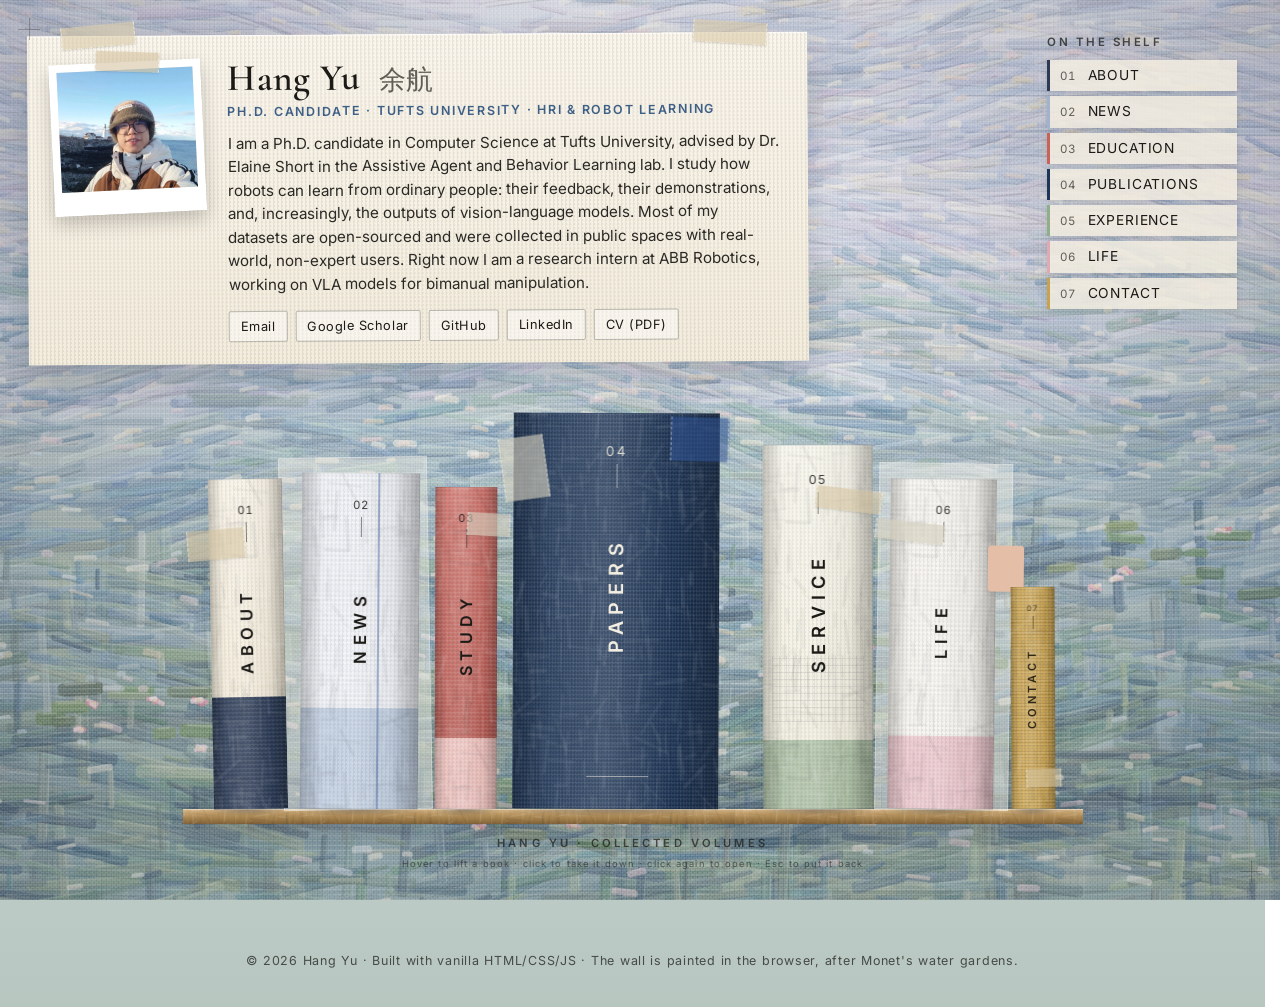
==== index.html @ 51aa623d "polish website" ====
<!doctype html>
<html lang="en" class="no-js">
<head>
  <meta charset="utf-8">
  <meta name="viewport" content="width=device-width, initial-scale=1">
  <title>Hang Yu | Tufts University | HRI & Robot Learning</title>
  <meta name="description" content="Ph.D. candidate at Tufts University working on Human–Robot Interaction (HRI), RLHF, and Imitation Learning.">
  <link rel="canonical" href="https://hangyu8123.github.io/">
  <meta name="robots" content="index, follow, max-image-preview:large">
  <meta name="theme-color" content="#cbd6dd">

  <meta property="og:type" content="website">
  <meta property="og:title" content="Hang Yu | Tufts University | HRI & Robot Learning">
  <meta property="og:description" content="Expert researcher in RLHF, Robot Learning, and Human-Robot Interaction at Tufts University.">
  <meta property="og:url" content="https://hangyu8123.github.io/">
  <meta property="og:image" content="https://hangyu8123.github.io/assets/img/icon.jpg">
  <meta name="twitter:card" content="summary_large_image">

  <link rel="preconnect" href="https://fonts.googleapis.com">
  <link rel="preconnect" href="https://fonts.gstatic.com" crossorigin>
  <link href="https://fonts.googleapis.com/css2?family=Inter:wght@400;500;600;700&family=Cormorant+Garamond:ital,wght@0,500;0,600;1,500&display=swap" rel="stylesheet">
  <link rel="stylesheet" href="assets/css/style.css">

  <noscript>
    <style>
      /* Without JavaScript the shelf becomes a plain, readable document. */
      .painting, .wall-grain, .veil, .stage-ui, .spine, .fore, .edge-top, .edge-bottom, .back, .cover, .cover-inside, .slot::after, .slot::before, .shelf-row::after, .shelf-row::before { display: none !important; }
      .shelf, .shelf-row { display: block !important; padding: 0 !important; }
      .slot, .book, .volume, .hinge, .face.page, .page-inner { position: static !important; width: auto !important; height: auto !important; transform: none !important; perspective: none !important; overflow: visible !important; }
      .face.page { max-width: 820px; margin: 24px auto; padding: 32px; box-shadow: 0 10px 30px rgba(30,40,60,.2); }
      .page-inner { font-size: 16px !important; padding: 0 !important; }
    </style>
  </noscript>

  <script type="application/ld+json">
  {
    "@context": "https://schema.org",
    "@type": "Person",
    "name": "Hang Yu",
    "alternateName": ["Hang Yu (余航)", "H. Yu"],
    "url": "https://hangyu8123.github.io/",
    "jobTitle": "Ph.D. Candidate",
    "affiliation": { "@type": "Organization", "name": "Tufts University" },
    "description": "Expert researcher in RLHF, Robot Learning, and Human-Robot Interaction.",
    "sameAs": [
      "https://scholar.google.com/citations?user=j0qxKQIAAAAJ&hl=en&oi=ao",
      "https://github.com/HangYu8123",
      "https://www.linkedin.com/in/hang-yu-0343b2273/"
    ],
    "mainEntityOfPage": {
      "@type": "CollectionPage",
      "hasPart": [
        {
          "@type": "ScholarlyArticle",
          "name": "CHARM: Considering Human Attributes for Reinforcement Modeling",
          "author": "Hang Yu",
          "publication": "IEEE RO-MAN 2025"
        },
        {
          "@type": "ScholarlyArticle",
          "name": "Demonstration Sidetracks: Categorizing Systematic Non-Optimality in Human Demonstrations",
          "author": "Hang Yu",
          "publication": "IEEE RO-MAN 2025"
        },
        {
          "@type": "ScholarlyArticle",
          "name": "From 'Thumbs Up' to '10 out of 10': Reconsidering Scalar Feedback in Interactive Reinforcement Learning",
          "author": "Hang Yu",
          "publication": "IEEE/RSJ IROS 2023"
        }
      ]
    }
  }
  </script>
</head>
<body>
  <!-- The wall: painted in the browser by assets/js/monet.js -->
  <canvas class="painting" width="1800" height="1100" aria-hidden="true"></canvas>
  <div class="wall-grain" aria-hidden="true"></div>
  <span class="mark tl" aria-hidden="true"></span>
  <span class="mark br" aria-hidden="true"></span>

  <header class="wall-header">
    <div class="card">
      <div class="portrait">
        <img src="assets/img/profile.jpg" alt="Photo of Hang Yu" width="400" height="400">
        <span class="tape" aria-hidden="true"></span>
      </div>
      <div class="bio">
        <h1>Hang Yu <span class="cn">余航</span></h1>
        <p class="role">Ph.D. Candidate · Tufts University · HRI &amp; Robot Learning</p>
        <p class="text">I am a Ph.D. candidate in Computer Science at Tufts University, advised by Dr. Elaine Short in the Assistive Agent and Behavior Learning lab. I study how robots can learn from ordinary people: their feedback, their demonstrations, and, increasingly, the outputs of vision-language models. Most of my datasets are open-sourced and were collected in public spaces with real-world, non-expert users. Right now I am a research intern at ABB Robotics, working on VLA models for bimanual manipulation.</p>
        <div class="social">
          <a class="pill" href="mailto:hyu08@tufts.edu">Email</a>
          <a class="pill" href="https://scholar.google.com/citations?user=j0qxKQIAAAAJ&hl=en&oi=ao" target="_blank" rel="noopener">Google Scholar</a>
          <a class="pill" href="https://github.com/HangYu8123" target="_blank" rel="noopener">GitHub</a>
          <a class="pill" href="https://www.linkedin.com/in/hang-yu-0343b2273/" target="_blank" rel="noopener">LinkedIn</a>
          <a class="pill" href="assets/cv.pdf" target="_blank" rel="noopener" type="application/pdf">CV (PDF)</a>
        </div>
      </div>
    </div>

    <nav class="index" aria-label="Volumes on the shelf">
      <p class="index-title">On the shelf</p>
      <ol>
        <li><a href="#about" data-book-link="about" style="--book-tone:#2b3a55"><span class="n">01</span>About</a></li>
        <li><a href="#news" data-book-link="news" style="--book-tone:#9fb3cf"><span class="n">02</span>News</a></li>
        <li><a href="#education" data-book-link="education" style="--book-tone:#c8635a"><span class="n">03</span>Education</a></li>
        <li><a href="#publications" data-book-link="publications" style="--book-tone:#1d3557"><span class="n">04</span>Publications</a></li>
        <li><a href="#experience" data-book-link="experience" style="--book-tone:#8fae8a"><span class="n">05</span>Experience</a></li>
        <li><a href="#life" data-book-link="life" style="--book-tone:#e0aab4"><span class="n">06</span>Life</a></li>
        <li><a href="#contact" data-book-link="contact" style="--book-tone:#c9a24e"><span class="n">07</span>Contact</a></li>
      </ol>
    </nav>
  </header>

  <main class="shelf-wrap">
    <div class="shelf">

      <!-- Row one -->
      <div class="shelf-row">

        <!-- 01 ABOUT -->
        <div class="slot" style="--d:74; --h:330; --w:240; --tilt:-1.1deg; --base:#f4ecda; --band:#2b3a55; --band-h:34%; --endpaper-pos:12% 30%">
          <article class="book m-paper" data-book="about" id="about">
            <div class="volume">
              <button class="face spine" type="button" aria-expanded="false" aria-controls="page-about">
                <span class="num">01</span><span class="rule"></span><span class="label">About</span>
                <span class="tape" aria-hidden="true" style="left:-30%; top:15%; width:78%; height:9%; transform:rotate(-4deg)"></span>
              </button>
              <div class="face fore" aria-hidden="true"></div>
              <div class="face edge-top" aria-hidden="true"></div>
              <div class="face edge-bottom" aria-hidden="true"></div>
              <div class="face back" aria-hidden="true"></div>

              <div class="face page">
                <div class="page-inner" id="page-about" tabindex="-1">
                  <div class="folio"><span>Volume 01</span><span>About</span></div>
                  <h2>About</h2>
                  <p class="lede">I am a Ph.D. candidate in Computer Science at Tufts University, advised by Dr. Elaine Short in the <a href="https://aabl.cs.tufts.edu/" target="_blank" rel="noopener">Assistive Agent and Behavior Learning lab (AABL)</a>. I work on improving robot learning from multi-modular human teaching, including human feedback, human demonstrations, and outputs from VLM/LLM. Most of my data is open-sourced and collected from public spaces with real-world non-expert users.</p>
                  <div class="callout">Actively open to research collaborations in HRI, RLHF for robots, and human data collection methodology.</div>

                  <h3>Research Interests</h3>
                  <div class="entry">
                    <div class="kicker">Topics</div>
                    <div class="meta">Interactive RL • Learning from Human Feedback • Learning from Demonstrations • Human modeling for robot learning • Evaluation &amp; datasets for HRI</div>
                  </div>
                  <div class="entry">
                    <div class="kicker">Keywords</div>
                    <div class="meta">HRI, RLHF/RLAIF, IntRL, Preference learning, Human factors</div>
                  </div>
                  <div class="ri-figs">
                    <img src="assets/img/interests-1.png" alt="Human teaching a robot using kinesthetic teaching demonstrations for imitation learning" loading="lazy">
                    <img src="assets/img/interests-2.jpg" alt="Interface for robot learning from rich human feedback showing scalar and directional inputs" loading="lazy">
                  </div>
                </div>
              </div>

              <div class="hinge">
                <button class="face cover" type="button" aria-label="Open the cover of About">
                  <span class="tape" aria-hidden="true" style="left:-6%; top:9%; width:22%; height:8%; transform:rotate(-5deg)"></span>
                  <span class="c-num">01</span>
                  <span class="c-body">
                    <span class="c-title">About</span>
                    <span class="c-copy">Who I am, what I study, and the questions I keep coming back to.</span>
                    <span class="c-hint">Open</span>
                  </span>
                  <span class="c-rule" aria-hidden="true"></span>
                </button>
                <div class="face cover-inside" aria-hidden="true">
                  <div class="title-page">
                    <div class="tp-num">Volume 01</div>
                    <h3>About</h3>
                    <p>Human–robot interaction, learning from human feedback and demonstrations, and the people who teach robots.</p>
                    <div class="tp-notes"><span>HRI</span><span>RLHF</span><span>Imitation learning</span></div>
                  </div>
                </div>
              </div>
            </div>
          </article>
        </div>

        <!-- 02 NEWS -->
        <div class="slot has-sheet" style="--d:118; --h:336; --w:244; --tilt:.45deg; --sheet-tilt:-1deg; --base:#eef0f4; --band:rgba(171,190,214,.7); --band-h:30%; --endpaper-pos:70% 20%">
          <article class="book m-vellum" data-book="news" id="news">
            <div class="volume">
              <button class="face spine" type="button" aria-expanded="false" aria-controls="page-news">
                <span class="num">02</span><span class="rule"></span><span class="label">News</span>
                <span class="tape" aria-hidden="true" style="left:64%; top:0; width:2px; height:100%; background:rgba(70,100,160,.45); border:0; box-shadow:none"></span>
              </button>
              <div class="face fore" aria-hidden="true"></div>
              <div class="face edge-top" aria-hidden="true"></div>
              <div class="face edge-bottom" aria-hidden="true"></div>
              <div class="face back" aria-hidden="true"></div>

              <div class="face page">
                <div class="page-inner" id="page-news" tabindex="-1">
                  <div class="folio"><span>Volume 02</span><span>News</span></div>
                  <h2>News</h2>
                  <ul class="news">
                    <li>
                      <span class="date">Present</span>
                      <span><span class="stamp st-work">Internship</span>I am a <strong>Research Intern</strong> at <span class="venue">ABB Robotics</span>, working on VLA for bimanual manipulation.</span>
                    </li>
                    <li>
                      <span class="date">Present</span>
                      <span><span class="stamp st-talk">Talk</span>I gave a talk at <span class="venue">Yale University</span>.</span>
                    </li>
                    <li>
                      <span class="date">Aug 2025</span>
                      <span><span class="stamp st-mentor">Mentoring</span>Co-authored <strong>three papers</strong> with my mentees at <span class="venue">IEEE RO-MAN 2025</span>.</span>
                    </li>
                    <li>
                      <span class="date">May 2025</span>
                      <span><span class="stamp st-award">Award</span>Selected for the <strong>Doctoral Consortium</strong>: <em>"Enabling Robust Learning from Non-Experts"</em> at <span class="venue">IEEE ICRA 2025</span>.</span>
                    </li>
                    <li>
                      <span class="date">Aug 2024</span>
                      <span><span class="stamp st-award">Award</span>Recipient of the <strong>Student Travel Award</strong> at <span class="venue">IEEE RO-MAN 2024</span>.</span>
                    </li>
                    <li>
                      <span class="date">Oct 2023</span>
                      <span><span class="stamp st-paper">Paper</span>Published <em>"From 'Thumbs Up' to '10 out of 10'"</em> at <span class="venue">IEEE/RSJ IROS 2023</span>.</span>
                    </li>
                  </ul>
                </div>
              </div>

              <div class="hinge">
                <button class="face cover" type="button" aria-label="Open the cover of News">
                  <span class="c-num">02</span>
                  <span class="c-body">
                    <span class="c-title">News</span>
                    <span class="c-copy">Talks, papers, awards, and what I am working on right now.</span>
                    <span class="c-hint">Open</span>
                  </span>
                  <span class="c-rule" aria-hidden="true"></span>
                </button>
                <div class="face cover-inside" aria-hidden="true">
                  <div class="title-page">
                    <div class="tp-num">Volume 02</div>
                    <h3>News</h3>
                    <p>A running log, newest first.</p>
                    <div class="tp-notes"><span>2023 – present</span></div>
                  </div>
                </div>
              </div>
            </div>
          </article>
        </div>

        <!-- 03 EDUCATION -->
        <div class="slot" style="--d:62; --h:322; --w:232; --tilt:.15deg; --base:#c8635a; --band:rgba(240,200,196,.92); --band-h:22%; --endpaper-pos:30% 80%">
          <article class="book m-matte" data-book="education" id="education">
            <div class="volume">
              <button class="face spine" type="button" aria-expanded="false" aria-controls="page-education">
                <span class="num">03</span><span class="rule"></span><span class="label">Study</span>
                <span class="tape linen" aria-hidden="true" style="left:52%; top:8%; width:70%; height:7%; transform:rotate(3deg)"></span>
              </button>
              <div class="face fore" aria-hidden="true"></div>
              <div class="face edge-top" aria-hidden="true"></div>
              <div class="face edge-bottom" aria-hidden="true"></div>
              <div class="face back" aria-hidden="true"></div>

              <div class="face page">
                <div class="page-inner" id="page-education" tabindex="-1">
                  <div class="folio"><span>Volume 03</span><span>Education</span></div>
                  <h2>Education</h2>
                  <div class="entry">
                    <div class="kicker">Tufts University</div>
                    <h4>Ph.D. in Computer Science (Human–Robot Interaction)</h4>
                    <div class="meta">GPA 4.0/4.0 — <em>Expected Mar. 2026</em><br>Advisor: Dr. Elaine Schaertl Short</div>
                  </div>
                  <div class="entry">
                    <div class="kicker">Tufts University</div>
                    <h4>M.S.E. in Computer Science</h4>
                    <div class="meta">GPA 3.95/4.0 — <em>Jan. 2021</em><br>Advisor: Dr. Elaine Schaertl Short</div>
                  </div>
                </div>
              </div>

              <div class="hinge">
                <button class="face cover" type="button" aria-label="Open the cover of Education">
                  <span class="c-num">03</span>
                  <span class="c-body">
                    <span class="c-title">Education</span>
                    <span class="c-copy">Degrees, advisors, and the years spent in classrooms at Tufts.</span>
                    <span class="c-hint">Open</span>
                  </span>
                  <span class="c-rule" aria-hidden="true"></span>
                </button>
                <div class="face cover-inside" aria-hidden="true">
                  <div class="title-page">
                    <div class="tp-num">Volume 03</div>
                    <h3>Education</h3>
                    <p>Doctoral and master's study in computer science at Tufts University, Medford.</p>
                    <div class="tp-notes"><span>Ph.D.</span><span>M.S.E.</span></div>
                  </div>
                </div>
              </div>
            </div>
          </article>
        </div>

        <!-- 04 PUBLICATIONS -->
        <div class="slot" style="--d:206; --h:396; --w:286; --tilt:.25deg; --base:#1d3557; --ink-c:#f4efe2; --endpaper-pos:50% 55%">
          <article class="book m-cloth" data-book="publications" id="publications">
            <div class="volume">
              <button class="face spine" type="button" aria-expanded="false" aria-controls="page-publications">
                <span class="num">04</span><span class="rule"></span><span class="label">Papers</span>
                <span class="tape blue" aria-hidden="true" style="right:-4%; top:1%; width:28%; height:11%; transform:rotate(1.5deg)"></span>
                <span class="tape linen" aria-hidden="true" style="left:-6%; top:6%; width:22%; height:16%; transform:rotate(-8deg)"></span>
                <span class="tape" aria-hidden="true" style="left:36%; bottom:8%; width:30%; height:1px; background:rgba(244,239,226,.55); border:0; box-shadow:none"></span>
              </button>
              <div class="face fore" aria-hidden="true"></div>
              <div class="face edge-top" aria-hidden="true"></div>
              <div class="face edge-bottom" aria-hidden="true"></div>
              <div class="face back" aria-hidden="true"></div>

              <div class="face page">
                <div class="page-inner" id="page-publications" tabindex="-1">
                  <div class="folio"><span>Volume 04</span><span>Publications</span></div>
                  <h2>Publications</h2>

                  <h3>Conference Papers</h3>
                  <ol class="pubs">
                    <li class="pub">
                      <img src="assets/img/papers/charm.png" alt="CHARM framework diagram showing human attribute modeling for reinforcement learning" loading="lazy">
                      <div>
                        <h4>CHARM: Considering Human Attributes for Reinforcement Modeling</h4>
                        <p class="authors">Qidi Fang*, <strong>Hang Yu*</strong>, Shijie Fang, Jindan Huang, Qiuyu Chen, Reuben M. Aronson, Elaine S. Short.</p>
                        <p class="venue"><strong>IEEE RO-MAN 2025</strong>, Eindhoven, NL.</p>
                        <p class="links"><a href="https://arxiv.org/abs/2506.13079" target="_blank" rel="noopener">arXiv</a><a href="https://arxiv.org/pdf/2506.13079" target="_blank" rel="noopener">PDF</a><a href="https://github.com/AABL-Lab/CHARM" target="_blank" rel="noopener">Code</a></p>
                      </div>
                    </li>
                    <li class="pub">
                      <img src="assets/img/papers/sidetrack.jpg" alt="Visual examples of systematic non-optimality in human demonstrations from the Sidetracks dataset" loading="lazy">
                      <div>
                        <h4>Demonstration Sidetracks: Categorizing Systematic Non-Optimality in Human Demonstrations</h4>
                        <p class="authors">Shijie Fang*, <strong>Hang Yu*</strong>, Qidi Fang, Reuben M. Aronson, Elaine S. Short.</p>
                        <p class="venue"><strong>IEEE RO-MAN 2025</strong>, Eindhoven, NL.</p>
                        <p class="links"><a href="https://arxiv.org/abs/2506.11262" target="_blank" rel="noopener">arXiv</a><a href="https://arxiv.org/pdf/2506.11262" target="_blank" rel="noopener">PDF</a><a href="https://github.com/AABL-Lab/Human-Demonstration-Sidetracks" target="_blank" rel="noopener">Dataset / Code</a></p>
                      </div>
                    </li>
                    <li class="pub">
                      <img src="assets/img/papers/eyes.png" alt="Cozmo robot face display designs testing expressiveness and clarity for HRI" loading="lazy">
                      <div>
                        <h4>See What I Mean? Expressiveness and Clarity in Robot Display Design</h4>
                        <p class="authors">Matthew Ebisu, <strong>Hang Yu</strong>, Reuben M. Aronson, Elaine S. Short.</p>
                        <p class="venue"><strong>IEEE RO-MAN 2025</strong>, Eindhoven, NL.</p>
                        <p class="links"><a href="https://arxiv.org/abs/2506.16643" target="_blank" rel="noopener">arXiv</a><a href="https://arxiv.org/pdf/2506.16643" target="_blank" rel="noopener">PDF</a><a href="https://github.com/mattufts/huamn_Cozmo_interaction" target="_blank" rel="noopener">Code</a></p>
                      </div>
                    </li>
                    <li class="pub">
                      <img src="assets/img/papers/progress.jpg" alt="Human feedback signal interface showing progress bars for teaching robots" loading="lazy">
                      <div>
                        <h4>How Much Progress Did I Make? An Unexplored Human Feedback Signal for Teaching Robots</h4>
                        <p class="authors"><strong>Hang Yu</strong>, Qidi Fang, Shijie Fang, Reuben M. Aronson, Elaine S. Short.</p>
                        <p class="venue"><strong>IEEE RO-MAN 2024</strong>, Pasadena, USA.</p>
                        <p class="links"><a href="https://arxiv.org/abs/2407.06459" target="_blank" rel="noopener">arXiv</a><a href="https://aabl.cs.tufts.edu/papers/roman2024_hang.pdf" target="_blank" rel="noopener">PDF</a><a href="https://github.com/TeachingwithProgress/Non-Expert_Demonstrations" target="_blank" rel="noopener">Dataset</a></p>
                      </div>
                    </li>
                    <li class="pub">
                      <img src="assets/img/papers/steady.png" alt="Comparison of scalar feedback versus '10 out of 10' feedback scales in interactive reinforcement learning" loading="lazy">
                      <div>
                        <h4>From “Thumbs Up” to “10 out of 10”: Reconsidering Scalar Feedback in Interactive Reinforcement Learning</h4>
                        <p class="authors"><strong>Hang Yu</strong>, Reuben M. Aronson, Katherine H. Allen, Elaine S. Short.</p>
                        <p class="venue"><strong>IEEE/RSJ IROS 2023</strong>, Detroit, USA.</p>
                        <p class="links"><a href="https://arxiv.org/abs/2311.10284" target="_blank" rel="noopener">arXiv</a><a href="https://arxiv.org/pdf/2311.10284" target="_blank" rel="noopener">PDF</a></p>
                      </div>
                    </li>
                  </ol>

                  <h3>Journal Publications</h3>
                  <ol class="pubs">
                    <li class="pub">
                      <img src="assets/img/papers/top-k.png" alt="Diagram illustrating Top-K Interesting Preference Rules Mining Based on MaxClique" loading="lazy">
                      <div>
                        <h4>Top-K Interesting Preference Rules Mining Based on MaxClique</h4>
                        <p class="authors">Zheng Tan, Jing-lei Liu, <strong>Hang Yu</strong>, Wei Wei.</p>
                        <p class="venue"><em>Expert Systems with Applications</em> 143 (2020) 113043.</p>
                        <p class="links"><a href="https://doi.org/10.1016/j.eswa.2019.113043" target="_blank" rel="noopener">DOI</a><a href="https://www.sciencedirect.com/science/article/abs/pii/S0957417419307602" target="_blank" rel="noopener">ScienceDirect</a></p>
                      </div>
                    </li>
                    <li class="pub">
                      <img src="assets/img/papers/belief.png" alt="Framework for Contextual Preference Collaborative Measure Based on Belief System" loading="lazy">
                      <div>
                        <h4>Contextual Preference Collaborative Measure Framework Based on Belief System</h4>
                        <p class="authors"><strong>Hang Yu</strong>, Wei Wei, Zheng Tan, Jing-lei Liu.</p>
                        <p class="venue"><em>Computer Science (计算机科学)</em> 47(4):74–84, 2020.</p>
                        <p class="links"><a href="https://computerjournals.net/cn/simple_view_abstract.aspx?aid=1510D19A1395533AD2A8D5AF0923A594&jid=64A12D73428C8B8DBFB978D04DFEB3C1" target="_blank" rel="noopener">Journal</a></p>
                      </div>
                    </li>
                    <li class="pub">
                      <img src="assets/img/papers/maxclique.png" alt="MaxClique based Conditional Preference Mining diagram" loading="lazy">
                      <div>
                        <h4>Conditional Preference Mining Based on MaxClique</h4>
                        <p class="authors">Zheng Tan, Jing-lei Liu, <strong>Hang Yu</strong>.</p>
                        <p class="venue"><em>Journal of Computer Applications (计算机应用)</em> 37(11):3107–3114, 2017.</p>
                        <p class="links"><a href="https://computerjournals.net/cn/simple_view_abstract.aspx?aid=F1F705A1C719906AB225E536701F0222&jid=831E194C147C78FAAFCC50BC7ADD1732" target="_blank" rel="noopener">Journal</a></p>
                      </div>
                    </li>
                  </ol>

                  <h3>Workshops &amp; Doctoral Consortium</h3>
                  <ol class="pubs">
                    <li class="pub">
                      <img src="assets/img/papers/icra_dc.jpg" alt="Diagram for Human-Robot Interaction via Expressive Human Feedback" loading="lazy">
                      <div>
                        <h4>Doctoral Consortium: Human-Robot Interaction via Expressive Human Feedback</h4>
                        <p class="venue"><strong>ICRA 2025 Doctoral Consortium</strong>.</p>
                      </div>
                    </li>
                    <li class="pub">
                      <img src="assets/img/papers/phirl.png" alt="PHIRL framework for Progress-Heuristicized Inverse Reinforcement Learning" loading="lazy">
                      <div>
                        <h4>PHIRL: Progress-Heuristicized Inverse Reinforcement Learning</h4>
                        <p class="venue"><strong>RSS Workshop 2025</strong>.</p>
                      </div>
                    </li>
                    <li class="pub">
                      <img src="assets/img/papers/active.jpg" alt="Active Feedback Learning interface" loading="lazy">
                      <div>
                        <h4>Active Feedback Learning with Rich Feedback</h4>
                        <p class="venue"><strong>HRI ’21 Companion</strong>.</p>
                        <p class="links"><a href="https://dl.acm.org/doi/10.1145/3434074.3447207" target="_blank" rel="noopener">ACM DL</a></p>
                      </div>
                    </li>
                  </ol>
                </div>
              </div>

              <div class="hinge">
                <button class="face cover" type="button" aria-label="Open the cover of Publications">
                  <span class="tape blue" aria-hidden="true" style="right:-3%; top:3%; width:18%; height:9%; transform:rotate(2deg)"></span>
                  <span class="tape linen" aria-hidden="true" style="left:-4%; bottom:14%; width:16%; height:12%; transform:rotate(-7deg)"></span>
                  <span class="c-num">04</span>
                  <span class="c-body">
                    <span class="c-title">Publications</span>
                    <span class="c-copy">Conference papers, journal articles, workshops, and the doctoral consortium.</span>
                    <span class="c-hint">Open</span>
                  </span>
                  <span class="c-rule" aria-hidden="true"></span>
                </button>
                <div class="face cover-inside" aria-hidden="true">
                  <div class="title-page">
                    <div class="tp-num">Volume 04</div>
                    <h3>Publications</h3>
                    <p>Work on learning from human feedback and demonstrations, robot display design, and preference mining.</p>
                    <div class="tp-notes"><span>5 conference</span><span>3 journal</span><span>3 workshop</span></div>
                  </div>
                </div>
              </div>
            </div>
          </article>
        </div>
      </div>

      <!-- Row two -->
      <div class="shelf-row">

        <!-- 05 EXPERIENCE & SERVICE -->
        <div class="slot" style="--d:110; --h:364; --w:262; --tilt:-.15deg; --base:#f3f1e2; --band:rgba(157,181,151,.82); --band-h:19%; --endpaper-pos:85% 75%">
          <article class="book m-paper" data-book="experience" id="experience">
            <div class="volume">
              <button class="face spine" type="button" aria-expanded="false" aria-controls="page-experience">
                <span class="num">05</span><span class="rule"></span><span class="label">Service</span>
                <span class="tape" aria-hidden="true" style="right:-8%; top:12%; width:60%; height:6%; transform:rotate(7deg)"></span>
                <span class="tape" aria-hidden="true" style="left:8%; right:8%; top:58%; height:18%; background:repeating-linear-gradient(90deg, rgba(60,70,90,.2) 0 1px, transparent 1px 7px), repeating-linear-gradient(0deg, rgba(60,70,90,.2) 0 1px, transparent 1px 7px); border:0; box-shadow:none; opacity:.55"></span>
              </button>
              <div class="face fore" aria-hidden="true"></div>
              <div class="face edge-top" aria-hidden="true"></div>
              <div class="face edge-bottom" aria-hidden="true"></div>
              <div class="face back" aria-hidden="true"></div>

              <div class="face page">
                <div class="page-inner" id="page-experience" tabindex="-1">
                  <div class="folio"><span>Volume 05</span><span>Experience &amp; Service</span></div>
                  <h2>Experience &amp; Service</h2>

                  <div class="entry">
                    <div class="kicker">Research</div>
                    <ul>
                      <li><strong>Research Intern</strong>, ABB Robotics — VLA for bimanual manipulation (present)</li>
                      <li><strong>Graduate Researcher</strong>, AABL Lab, Tufts University — advised by Dr. Elaine Schaertl Short</li>
                    </ul>
                  </div>
                  <div class="entry">
                    <div class="kicker">Teaching Assistant</div>
                    <ul>
                      <li>Ethics for AI, Robotics, and HRI — Spring 2024, Spring 2025</li>
                      <li>Human–Robot Interaction — Fall 2022</li>
                      <li>Human–Computer Interaction — Spring 2021</li>
                      <li>C++ Programming — Fall 2016</li>
                    </ul>
                  </div>
                  <div class="entry">
                    <div class="kicker">Reviewer / Program Committee</div>
                    <ul>
                      <li>HRI (2021–2024)</li>
                      <li>ICRA (2023–2025)</li>
                      <li>CoRL (2025)</li>
                      <li>AAAI (2026 PC)</li>
                      <li>AAMAS (2026 PC)</li>
                    </ul>
                  </div>
                  <div class="entry">
                    <div class="kicker">Honors &amp; Awards</div>
                    <ul>
                      <li><strong>2025:</strong> ICRA Doctoral Consortium</li>
                      <li><strong>2024:</strong> RO-MAN Travel Grant</li>
                      <li><strong>2017:</strong> Yantai University Outstanding Student Scholarship</li>
                      <li><strong>2016:</strong> Lanqiao Programming Competition National First Prize</li>
                    </ul>
                  </div>
                </div>
              </div>

              <div class="hinge">
                <button class="face cover" type="button" aria-label="Open the cover of Experience and Service">
                  <span class="c-num">05</span>
                  <span class="c-body">
                    <span class="c-title">Experience &amp; Service</span>
                    <span class="c-copy">Research, teaching, reviewing, program committees, and a few honors.</span>
                    <span class="c-hint">Open</span>
                  </span>
                  <span class="c-rule" aria-hidden="true"></span>
                </button>
                <div class="face cover-inside" aria-hidden="true">
                  <div class="title-page">
                    <div class="tp-num">Volume 05</div>
                    <h3>Experience &amp; Service</h3>
                    <p>What I have done for the field beyond papers.</p>
                    <div class="tp-notes"><span>Research</span><span>Teaching</span><span>Reviewing</span><span>Awards</span></div>
                  </div>
                </div>
              </div>
            </div>
          </article>
        </div>

        <!-- 06 LIFE -->
        <div class="slot has-sheet" style="--d:106; --h:330; --w:240; --tilt:.65deg; --sheet-tilt:.9deg; --base:#f6f3ec; --band:rgba(230,184,192,.78); --band-h:22%; --endpaper-pos:20% 60%">
          <article class="book m-vellum" data-book="life" id="life">
            <div class="volume">
              <button class="face spine" type="button" aria-expanded="false" aria-controls="page-life">
                <span class="num">06</span><span class="rule"></span><span class="label">Life</span>
                <span class="tape linen" aria-hidden="true" style="left:-14%; top:13%; width:66%; height:6%; transform:rotate(6deg)"></span>
                <span class="tab" aria-hidden="true" style="right:-26%; top:20%; width:34%; height:14%; background:#e5bea8"></span>
              </button>
              <div class="face fore" aria-hidden="true"></div>
              <div class="face edge-top" aria-hidden="true"></div>
              <div class="face edge-bottom" aria-hidden="true"></div>
              <div class="face back" aria-hidden="true"></div>

              <div class="face page">
                <div class="page-inner" id="page-life" tabindex="-1">
                  <div class="folio"><span>Volume 06</span><span>Life</span></div>
                  <h2>A Little More about Me</h2>
                  <p class="meta">Photographs and a short film from outside the lab.</p>
                  <div class="life-grid">
                    <div class="wide">
                      <video controls muted loop playsinline preload="metadata">
                        <source src="assets/img/life/video.mp4" type="video/mp4">
                        Your browser does not support the video tag.
                      </video>
                    </div>
                    <div><img src="assets/img/life/img1.jpg" alt="Outside research photo 1" loading="lazy"></div>
                    <div><img src="assets/img/life/img2.jpg" alt="Outside research photo 2" loading="lazy"></div>
                    <div><img src="assets/img/life/img3.jpg" alt="Outside research photo 3" loading="lazy"></div>
                    <div><img src="assets/img/life/img4.jpg" alt="Outside research photo 4" loading="lazy"></div>
                  </div>
                </div>
              </div>

              <div class="hinge">
                <button class="face cover" type="button" aria-label="Open the cover of Life">
                  <span class="tape linen" aria-hidden="true" style="left:-5%; top:7%; width:24%; height:7%; transform:rotate(6deg)"></span>
                  <span class="c-num">06</span>
                  <span class="c-body">
                    <span class="c-title">Life</span>
                    <span class="c-copy">A little more about me, away from the robots.</span>
                    <span class="c-hint">Open</span>
                  </span>
                  <span class="c-rule" aria-hidden="true"></span>
                </button>
                <div class="face cover-inside" aria-hidden="true">
                  <div class="title-page">
                    <div class="tp-num">Volume 06</div>
                    <h3>Life</h3>
                    <p>Pictures, a short film, and places I like to be.</p>
                    <div class="tp-notes"><span>Outside the lab</span></div>
                  </div>
                </div>
              </div>
            </div>
          </article>
        </div>

        <!-- 07 CONTACT -->
        <div class="slot" style="--d:44; --h:222; --w:200; --tilt:-.25deg; --base:#c9a24e; --ink-c:#2f2716; --endpaper-pos:60% 40%">
          <article class="book m-cloth" data-book="contact" id="contact">
            <div class="volume">
              <button class="face spine" type="button" aria-expanded="false" aria-controls="page-contact">
                <span class="num">07</span><span class="rule"></span><span class="label">Contact</span>
                <span class="tape" aria-hidden="true" style="left:34%; bottom:10%; width:80%; height:8%; transform:rotate(-2deg)"></span>
              </button>
              <div class="face fore" aria-hidden="true"></div>
              <div class="face edge-top" aria-hidden="true"></div>
              <div class="face edge-bottom" aria-hidden="true"></div>
              <div class="face back" aria-hidden="true"></div>

              <div class="face page">
                <div class="page-inner" id="page-contact" tabindex="-1">
                  <div class="folio"><span>Volume 07</span><span>Contact</span></div>
                  <h2>Contact</h2>
                  <ul class="contact-list">
                    <li><span class="k">Email</span><span><a href="mailto:hyu08@tufts.edu">hyu08@tufts.edu</a></span></li>
                    <li><span class="k">Scholar</span><span><a href="https://scholar.google.com/citations?user=j0qxKQIAAAAJ&hl=en&oi=ao" target="_blank" rel="noopener">Google Scholar profile</a></span></li>
                    <li><span class="k">GitHub</span><span><a href="https://github.com/HangYu8123" target="_blank" rel="noopener">github.com/HangYu8123</a></span></li>
                    <li><span class="k">LinkedIn</span><span><a href="https://www.linkedin.com/in/hang-yu-0343b2273/" target="_blank" rel="noopener">hang-yu-0343b2273</a></span></li>
                    <li><span class="k">CV</span><span><a href="assets/cv.pdf" target="_blank" rel="noopener" type="application/pdf">Download (PDF)</a></span></li>
                    <li><span class="k">Lab</span><span><a href="https://aabl.cs.tufts.edu/" target="_blank" rel="noopener">AABL, Tufts University</a></span></li>
                  </ul>
                  <p class="meta">Open to research collaborations in HRI, RLHF for robots, and human data collection methodology.</p>
                </div>
              </div>

              <div class="hinge">
                <button class="face cover" type="button" aria-label="Open the cover of Contact">
                  <span class="tape" aria-hidden="true" style="right:8%; bottom:-4%; width:26%; height:9%; transform:rotate(-3deg)"></span>
                  <span class="c-num">07</span>
                  <span class="c-body">
                    <span class="c-title">Contact</span>
                    <span class="c-copy">Email, profiles, and a copy of my CV.</span>
                    <span class="c-hint">Open</span>
                  </span>
                  <span class="c-rule" aria-hidden="true"></span>
                </button>
                <div class="face cover-inside" aria-hidden="true">
                  <div class="title-page">
                    <div class="tp-num">Volume 07</div>
                    <h3>Contact</h3>
                    <p>Write any time.</p>
                    <div class="tp-notes"><span>hyu08@tufts.edu</span></div>
                  </div>
                </div>
              </div>
            </div>
          </article>
        </div>
      </div>
    </div>

    <p class="shelf-tag">Hang Yu · Collected Volumes<small>Hover to lift a book · click to take it down · click again to open · Esc to put it back</small></p>
  </main>

  <div class="veil" aria-hidden="true"></div>
  <div class="stage-ui">
    <span class="hint">Esc to shelve</span>
    <button class="stage-close" type="button" aria-label="Put the book back">×</button>
  </div>

  <footer class="footer">
    © <span id="y">2026</span> Hang Yu · Built with vanilla HTML/CSS/JS · The wall is painted in the browser, after Monet's water gardens.
  </footer>

  <script>document.getElementById('y').textContent = new Date().getFullYear();</script>
  <script src="assets/js/monet.js" defer></script>
  <script src="assets/js/shelf.js" defer></script>
</body>
</html>
---- assets/css/style.css ----
/* ==========================================================================
   Hang Yu — a shelf of books on a Monet wall
   Vanilla CSS. Books are CSS 3D boxes; the wall is a procedurally painted
   canvas (assets/js/monet.js); interactions live in assets/js/shelf.js.
   ========================================================================== */

:root {
  --u: 1;                              /* shelf unit scale, set by JS */
  --paper: #f6f0e2;
  --paper-2: #efe6d3;
  --ink: #1b1a17;
  --muted: #5f5d56;
  --wall: #d3dbe2;
  --blue: #3e5f86;
  --rose: #c97b7f;
  --sage: #7d9a7a;
  --ochre: #c9a24e;
  --lilac: #a99cc4;
  --tile-brush: none;                  /* set by monet.js */
  --tile-weave: none;                  /* set by monet.js */
  --painting: none;                    /* set by monet.js */
  --ease-out: cubic-bezier(.16, 1, .3, 1);
  --ease-inout: cubic-bezier(.65, 0, .35, 1);
  --serif: "Cormorant Garamond", "EB Garamond", Georgia, "Times New Roman", serif;
  --sans: Inter, system-ui, -apple-system, "Segoe UI", Roboto, Helvetica, Arial, sans-serif;
}

*, *::before, *::after { box-sizing: border-box; }
html { scrollbar-gutter: stable; }
html, body { margin: 0; padding: 0; }
html.is-reading { overflow: hidden; }
body {
  font-family: var(--sans);
  color: var(--ink);
  line-height: 1.55;
  min-height: 100vh;
  background:
    radial-gradient(circle at 50% 12%, rgba(255, 255, 255, .5), transparent 34rem),
    linear-gradient(180deg, #dfe4ec 0%, #cdd8dd 55%, #b7c6bf 100%);
  -webkit-font-smoothing: antialiased;
}
a { color: var(--blue); text-decoration: none; }
a:hover { text-decoration: underline; }
:focus-visible { outline: 2px solid rgba(27, 26, 23, .7); outline-offset: 4px; }
::selection { background: rgba(201, 123, 127, .35); }

/* --------------------------------------------------------------------------
   The wall: painted canvas + canvas weave + registration marks
   -------------------------------------------------------------------------- */
.painting {
  position: fixed; inset: 0; z-index: -2;
  width: 100%; height: 100%;
  object-fit: cover; display: block;
  opacity: 0; transition: opacity 1.4s ease;
}
.painting.is-ready { opacity: 1; }
.wall-grain {
  position: fixed; inset: 0; z-index: -1; pointer-events: none;
  background-image: var(--tile-weave);
  background-size: 4px 4px;
  opacity: .3;
}
.mark {
  position: fixed; width: 22px; height: 22px; opacity: .45; pointer-events: none; z-index: 1;
}
.mark::before, .mark::after { content: ""; position: absolute; background: rgba(27, 26, 23, .6); }
.mark::before { left: 50%; top: 0; bottom: 0; width: 1px; }
.mark::after { top: 50%; left: 0; right: 0; height: 1px; }
.mark.tl { top: 18px; left: 18px; }
.mark.br { right: 18px; bottom: 18px; }

/* --------------------------------------------------------------------------
   Header: headshot + bio (top-left), volume index (top-right)
   -------------------------------------------------------------------------- */
.wall-header {
  max-width: 1420px; margin: 0 auto;
  padding: 34px 28px 6px;
  display: flex; gap: 32px; align-items: flex-start; justify-content: space-between; flex-wrap: wrap;
}
.card {
  position: relative;
  display: flex; gap: 24px; align-items: flex-start;
  max-width: 780px;
  padding: 24px 28px 22px 24px;
  background:
    var(--tile-weave),
    linear-gradient(180deg, #faf5ea, #f3ecdb);
  background-size: 4px 4px, auto;
  box-shadow: 0 14px 34px rgba(30, 40, 60, .22), 0 1px 0 rgba(255, 255, 255, .7) inset;
  transform: rotate(-.35deg);
}
.card::before, .card::after {
  content: ""; position: absolute; width: 74px; height: 22px; top: -11px;
  background: rgba(220, 205, 172, .62);
  border-left: 1px dashed rgba(255, 255, 255, .55);
  border-right: 1px dashed rgba(255, 255, 255, .55);
  box-shadow: 0 1px 2px rgba(0, 0, 0, .12);
}
.card::before { left: 34px; transform: rotate(-5deg); }
.card::after { right: 40px; transform: rotate(4deg); }
.portrait { flex: 0 0 auto; width: 152px; position: relative; margin-top: 2px; }
.portrait img {
  display: block; width: 100%; height: auto; aspect-ratio: 1; object-fit: cover;
  border: 8px solid #fff; border-bottom-width: 24px;
  box-shadow: 0 8px 18px rgba(0, 0, 0, .2);
  transform: rotate(-2.4deg);
  background: #fff;
}
.portrait .tape {
  position: absolute; left: 50%; top: -10px; width: 64px; height: 20px; margin-left: -32px;
  background: rgba(214, 196, 160, .6);
  border-left: 1px dashed rgba(255, 255, 255, .5); border-right: 1px dashed rgba(255, 255, 255, .5);
  transform: rotate(2deg);
}
.bio { min-width: 0; }
.bio h1 {
  font-family: var(--serif); font-weight: 600; font-size: clamp(1.7rem, 1.3rem + 1.3vw, 2.35rem);
  letter-spacing: .01em; line-height: 1.05; margin: 0 0 4px;
}
.bio h1 .cn { font-weight: 500; color: var(--muted); font-size: .72em; margin-left: .35em; }
.bio .role {
  margin: 0 0 10px; font-size: .78rem; letter-spacing: .14em; text-transform: uppercase; color: var(--blue); font-weight: 600;
}
.bio p.text { margin: 0; font-size: .95rem; color: #2a2925; max-width: 60ch; }
.social { display: flex; flex-wrap: wrap; gap: 8px; margin-top: 14px; }
.pill {
  font-size: .8rem; padding: 5px 11px; letter-spacing: .04em;
  border: 1px solid rgba(27, 26, 23, .28); color: var(--ink); background: rgba(255, 255, 255, .45);
  border-radius: 2px;
}
.pill:hover { background: #fff; text-decoration: none; border-color: var(--ink); }

.index { flex: 0 1 auto; transition: opacity .35s ease; }
html.is-reading .index { opacity: 0; pointer-events: none; }
.index-title {
  font-size: .72rem; letter-spacing: .22em; text-transform: uppercase; color: var(--ink); opacity: .75;
  margin: 0 0 8px; font-weight: 600;
}
.index ol { list-style: none; margin: 0; padding: 0; display: grid; gap: 5px; }
.index a {
  display: flex; align-items: baseline; gap: 12px;
  padding: 5px 12px 5px 10px; min-width: 190px;
  color: var(--ink); background: rgba(246, 240, 226, .82);
  border-left: 3px solid var(--book-tone, var(--blue));
  box-shadow: 0 2px 6px rgba(30, 40, 60, .12);
  font-size: .86rem; letter-spacing: .06em; text-transform: uppercase;
  transition: transform .25s var(--ease-out), background .25s;
}
.index a:hover, .index a.is-current { background: #fff; text-decoration: none; transform: translateX(4px); }
.index a .n { font-size: .72rem; color: var(--muted); font-variant-numeric: tabular-nums; }

/* --------------------------------------------------------------------------
   Shelf
   -------------------------------------------------------------------------- */
.shelf-wrap { padding: 44px 20px 70px; }
.shelf {
  display: flex; flex-wrap: wrap; justify-content: center; align-items: flex-end;
  row-gap: calc(64px * var(--u)); max-width: 1420px; margin: 0 auto;
}
.shelf-row {
  position: relative;
  display: flex; align-items: flex-end;
  gap: calc(16px * var(--u));
  padding: 0 calc(22px * var(--u));
}
.shelf-row::after {              /* the plank */
  content: ""; position: absolute; left: calc(-6px * var(--u)); right: calc(-6px * var(--u));
  bottom: calc(-15px * var(--u)); height: calc(15px * var(--u));
  z-index: -1;
  background:
    var(--tile-brush),
    linear-gradient(180deg, #d5b78a 0%, #b9955f 36%, #9c7a48 70%, #7f6138 100%);
  background-size: 128px 128px, auto;
  box-shadow: 0 10px 22px rgba(30, 30, 40, .28), 0 1px 0 rgba(255, 255, 255, .35) inset;
}
.shelf-row::before {             /* wall shadow above plank */
  content: ""; position: absolute; left: 0; right: 0; bottom: 0; height: calc(30px * var(--u));
  z-index: -1;
  background: linear-gradient(180deg, transparent, rgba(40, 50, 70, .16));
}
.shelf-tag {
  text-align: center; margin: 26px auto 0; font-size: .7rem; letter-spacing: .28em; text-transform: uppercase;
  color: rgba(27, 26, 23, .7); font-weight: 600;
}
.shelf-tag small { display: block; letter-spacing: .12em; text-transform: none; font-weight: 400; margin-top: 4px; opacity: .8; }

.slot {
  position: relative;
  --bw: calc(var(--w) * var(--u) * 1px);
  --bh: calc(var(--h) * var(--u) * 1px);
  --bd: calc(var(--d) * var(--u) * 1px);
  width: var(--bd); height: var(--bh);
}
.slot::after {                  /* shadow on the plank */
  content: ""; position: absolute; left: -8%; right: -8%; bottom: calc(-6px * var(--u)); height: calc(10px * var(--u));
  background: radial-gradient(ellipse at center, rgba(20, 30, 50, .42), transparent 68%);
  filter: blur(2px); z-index: 1; pointer-events: none;
}
.slot.has-sheet::before {        /* translucent backing sheet behind the book */
  content: ""; position: absolute; left: -14%; right: -12%; top: -5%; bottom: 0;
  background: rgba(244, 241, 232, .45);
  box-shadow: 0 0 0 1px rgba(255, 255, 255, .25) inset;
  transform: rotate(var(--sheet-tilt, -.8deg)); transform-origin: 50% 100%;
}

.book {
  position: absolute; top: 0;
  left: calc((var(--bd) - var(--bw)) / 2);
  width: var(--bw); height: var(--bh);
  perspective: none;                 /* orthographic on the shelf, like the reference */
  transform-origin: 50% 50%;
  transform: translate3d(0, 0, 0) scale(1);
  transition: transform .42s var(--ease-out);
  z-index: 2; cursor: pointer;
  will-change: transform;
}
.slot:hover .book:not(.is-out) { transform: translate3d(0, calc(-16px * var(--u)), 0) scale(1); }
.book:has(.spine:focus-visible):not(.is-out) { transform: translate3d(0, calc(-16px * var(--u)), 0) scale(1); }
.book.is-fixed { position: fixed; }
.book.has-depth { perspective: calc(1500px * var(--u)); }
.book.is-out {
  z-index: 50;
  transform: translate3d(var(--tx, 0px), var(--ty, 0px), 0) scale(var(--s, 1));
  transition: transform .85s var(--ease-inout);
  cursor: default;
}
.book.is-out:not(.is-open) { cursor: pointer; }

.volume {
  position: absolute; inset: 0;
  transform-style: preserve-3d;
  transform: rotateZ(var(--tilt, 0deg)) translateX(0px) translateZ(calc(var(--bw) * -.5)) rotateX(0deg) rotateY(90deg);
  transition: transform .85s var(--ease-inout);
  will-change: transform;
}
.slot:hover .book:not(.is-out) .volume {
  transform: rotateZ(var(--tilt, 0deg)) translateX(0px) translateZ(calc(var(--bw) * -.5)) rotateX(0deg) rotateY(80deg);
}
.book:has(.spine:focus-visible):not(.is-out) .volume {
  transform: rotateZ(var(--tilt, 0deg)) translateX(0px) translateZ(calc(var(--bw) * -.5)) rotateX(0deg) rotateY(80deg);
}
.book.is-out .volume {
  transform: rotateZ(0deg) translateX(0px) translateZ(calc(var(--bd) * -.5)) rotateX(-3deg) rotateY(-8deg);
}
.book.is-open .volume {
  transform: rotateZ(0deg) translateX(calc(var(--bw) * .5)) translateZ(calc(var(--bd) * -.5)) rotateX(0deg) rotateY(0deg);
}

/* Faces ------------------------------------------------------------------ */
.face {
  position: absolute; backface-visibility: hidden; -webkit-backface-visibility: hidden;
  margin: 0; padding: 0; border: 0; font: inherit; color: inherit; text-align: left; background: none;
}
button.face { cursor: pointer; }
.face::before {                      /* oil-paint brush grain on every board */
  content: ""; position: absolute; inset: 0; pointer-events: none;
  background-image: var(--tile-brush), var(--tile-weave);
  background-size: 256px 256px, 4px 4px;
  opacity: .8;
}
.spine, .fore {
  left: calc((var(--bw) - var(--bd)) / 2); top: 0;
  width: var(--bd); height: var(--bh);
}
.spine { transform: rotateY(-90deg) translateZ(calc(var(--bw) * .5)); }
.fore  { transform: rotateY(90deg) translateZ(calc(var(--bw) * .5)); }
.edge-top, .edge-bottom {
  left: 0; top: calc((var(--bh) - var(--bd)) / 2);
  width: var(--bw); height: var(--bd);
}
.edge-top    { transform: rotateX(90deg) translateZ(calc(var(--bh) * .5)); }
.edge-bottom { transform: rotateX(-90deg) translateZ(calc(var(--bh) * .5)); }
.back  { inset: 0; transform: rotateY(180deg) translateZ(calc(var(--bd) * .5)); }
.page  { inset: 0; transform: translateZ(calc(var(--bd) * .5 - 2px)); }
.hinge {
  position: absolute; inset: 0; transform-style: preserve-3d;
  transform-origin: 0 50%;
  transform: translateZ(calc(var(--bd) * .5)) rotateY(0deg);
  transition: transform 1.05s var(--ease-inout);
  will-change: transform;
}
.book.is-open .hinge { transform: translateZ(calc(var(--bd) * .5)) rotateY(-180deg); }
.cover        { inset: 0; transform: translateZ(1.5px); }
.cover-inside { inset: 0; transform: rotateY(180deg) translateZ(1.5px); }

/* Page block edges: cream paper with leaf lines */
.fore, .edge-top, .edge-bottom {
  background:
    repeating-linear-gradient(180deg, rgba(120, 100, 70, .16) 0 1px, transparent 1px 3px),
    linear-gradient(90deg, #e2d8c2, #f2ebda 40%, #eee6d3 70%, #d9cfb7);
}
.edge-top, .edge-bottom {
  background:
    repeating-linear-gradient(90deg, rgba(120, 100, 70, .14) 0 1px, transparent 1px 3px),
    linear-gradient(180deg, #e2d8c2, #f2ebda 45%, #d9cfb7);
}
.edge-top::before, .edge-bottom::before, .fore::before { opacity: .3; }
.page::before, .cover-inside::before { background-image: var(--tile-weave); background-size: 4px 4px; opacity: .35; }
.cover-inside::before { display: none; }

/* Board surfaces (spine, cover, back) */
.spine, .cover, .back {
  color: var(--ink-c, var(--ink));
  background:
    linear-gradient(180deg, transparent calc(100% - var(--band-h, 0%)), var(--band, transparent) calc(100% - var(--band-h, 0%))),
    var(--surface, none),
    var(--base);
  box-shadow: 0 0 0 1px rgba(0, 0, 0, .06) inset;
}
.spine {
  background:
    linear-gradient(90deg, rgba(0, 0, 0, .22), rgba(255, 255, 255, .08) 18%, rgba(255, 255, 255, .16) 46%, rgba(0, 0, 0, .04) 78%, rgba(0, 0, 0, .3)),
    linear-gradient(180deg, transparent calc(100% - var(--band-h, 0%)), var(--band, transparent) calc(100% - var(--band-h, 0%))),
    var(--surface, none),
    var(--base);
}
.cover {
  background:
    linear-gradient(90deg, rgba(0, 0, 0, .18), rgba(0, 0, 0, .04) 6%, transparent 12%),
    linear-gradient(180deg, transparent calc(100% - var(--band-h, 0%)), var(--band, transparent) calc(100% - var(--band-h, 0%))),
    var(--surface, none),
    var(--base);
}
.back {
  background:
    linear-gradient(270deg, rgba(0, 0, 0, .18), rgba(0, 0, 0, .04) 6%, transparent 12%),
    var(--surface, none),
    var(--base);
}

/* Materials */
.m-paper  { --surface: linear-gradient(180deg, rgba(255, 255, 255, .28), rgba(180, 160, 120, .08)); }
.m-vellum { --surface: repeating-linear-gradient(0deg, rgba(255, 255, 255, .18) 0 2px, rgba(170, 180, 200, .08) 2px 5px); }
.m-matte  { --surface: linear-gradient(180deg, rgba(255, 255, 255, .1), rgba(0, 0, 0, .1)); }
.m-cloth  {
  --surface:
    repeating-linear-gradient(90deg, rgba(255, 255, 255, .08) 0 1px, transparent 1px 3px),
    repeating-linear-gradient(0deg, rgba(0, 0, 0, .1) 0 1px, transparent 1px 3px);
}
.m-cloth .face::before { opacity: .7; }

/* Spine typography */
.spine .num {
  position: absolute; left: 0; right: 0; top: 7%;
  text-align: center; font-size: calc(var(--bh) * .034); letter-spacing: .12em;
  font-variant-numeric: tabular-nums; opacity: .85;
}
.spine .label {
  position: absolute; inset: 0;
  display: flex; align-items: center; justify-content: center;
  writing-mode: vertical-rl; transform: rotate(180deg);
  text-transform: uppercase; letter-spacing: .34em; font-weight: 600;
  font-size: min(calc(var(--bd) * .3), calc(var(--bh) * .05));
  padding-top: calc(var(--bh) * .08);
}
.spine .rule {
  position: absolute; left: 50%; top: 13%; width: 1px; height: 6%;
  background: currentColor; opacity: .5;
}

/* Tape pieces and tabs */
.tape {
  position: absolute; pointer-events: none;
  background: rgba(214, 196, 160, .58);
  border-left: 1px dashed rgba(255, 255, 255, .5); border-right: 1px dashed rgba(255, 255, 255, .5);
  box-shadow: 0 1px 2px rgba(0, 0, 0, .1);
}
.tape.blue  { background: rgba(48, 84, 150, .55); }
.tape.linen { background: rgba(214, 208, 190, .62); }
.tab {
  position: absolute; pointer-events: none; border-radius: 3px;
  box-shadow: 0 2px 4px rgba(0, 0, 0, .12);
}

/* Cover layout (visible when the book is out) */
.cover { display: flex; flex-direction: column; justify-content: space-between; }
.cover .c-num { position: absolute; top: 6%; right: 8%; font-size: calc(15px / var(--s, 1)); letter-spacing: .12em; opacity: .85; }
.cover .c-body { padding: 13% 10% 10% 13%; display: flex; flex-direction: column; height: 100%; }
.cover .c-title {
  display: block;
  font-family: var(--serif); font-weight: 600; font-size: calc(46px / var(--s, 1)); line-height: 1.02; margin: 0 0 .35em;
  letter-spacing: .005em; max-width: 9ch;
}
.cover .c-copy { font-size: calc(15.5px / var(--s, 1)); line-height: 1.5; opacity: .88; max-width: 26ch; margin: 0; }
.cover .c-hint {
  margin-top: auto; font-size: calc(11px / var(--s, 1)); letter-spacing: .22em; text-transform: uppercase; opacity: .75;
  display: flex; align-items: center; gap: .8em;
}
.cover .c-hint::before { content: ""; width: 3em; height: 1px; background: currentColor; }
.cover .c-rule { position: absolute; left: 13%; right: 10%; bottom: 8%; height: 1px; background: currentColor; opacity: .35; }

/* Inside of the front cover: Monet endpaper with a pasted title label */
.cover-inside {
  background: var(--painting), linear-gradient(180deg, #c9d3dd, #aebfbb);
  background-size: cover; background-position: var(--endpaper-pos, 50% 50%);
  color: var(--ink);
}
.cover-inside::after {
  content: ""; position: absolute; inset: 0; pointer-events: none;
  background: linear-gradient(270deg, rgba(0, 0, 0, .22), transparent 14%);
}
.title-page {
  position: absolute; left: 12%; right: 14%; top: 14%;
  padding: 7% 8% 8%;
  background: var(--paper);
  box-shadow: 0 3px 10px rgba(0, 0, 0, .22);
  font-size: calc(14px / var(--s, 1));
  transform: rotate(-.6deg);
}
.title-page .tp-num { font-size: .78em; letter-spacing: .2em; color: var(--muted); }
.title-page h3 { font-family: var(--serif); font-weight: 600; font-size: 2.1em; line-height: 1.02; margin: .3em 0 .35em; }
.title-page p { margin: 0; font-size: .95em; line-height: 1.5; color: #2a2925; }
.title-page .tp-notes { margin-top: 1.1em; padding-top: .8em; border-top: 1px solid rgba(27, 26, 23, .25); display: flex; flex-wrap: wrap; gap: .45em .9em; }
.title-page .tp-notes span { font-size: .72em; letter-spacing: .14em; text-transform: uppercase; color: var(--muted); }

/* The page ---------------------------------------------------------------- */
.page {
  background:
    linear-gradient(90deg, rgba(60, 40, 20, .2), rgba(60, 40, 20, .06) 4%, transparent 9%),
    linear-gradient(180deg, #f9f4e8, #f3ecdb);
  color: var(--ink);
  overflow: hidden;
}
.page-inner {
  position: absolute; inset: 0;
  overflow-y: auto; overflow-x: hidden;
  padding: 8% 8% 9% 11%;
  font-size: calc(16px / var(--s, 1));
  line-height: 1.55;
  outline: none;
}
@supports not selector(::-webkit-scrollbar) {
  .page-inner { scrollbar-width: thin; scrollbar-color: rgba(27, 26, 23, .35) transparent; }
}
.page-inner::-webkit-scrollbar { width: 5px; }
.page-inner::-webkit-scrollbar-button { display: none; }
.page-inner::-webkit-scrollbar-track { background: transparent; }
.page-inner::-webkit-scrollbar-thumb { background: rgba(27, 26, 23, .28); border-radius: 3px; }
.page-inner > *:first-child { margin-top: 0; }
.page-inner .folio {
  display: flex; justify-content: space-between; align-items: baseline;
  font-size: .7em; letter-spacing: .2em; text-transform: uppercase; color: var(--muted);
  margin-bottom: 1.4em; padding-bottom: .6em; border-bottom: 1px solid rgba(27, 26, 23, .22);
}
.page-inner h2 {
  font-family: var(--serif); font-weight: 600; font-size: 2.15em; line-height: 1.05; margin: 0 0 .5em;
}
.page-inner h3 {
  font-family: var(--serif); font-weight: 600; font-size: 1.35em; margin: 1.6em 0 .5em; line-height: 1.15;
  display: flex; align-items: center; gap: .6em;
}
.page-inner h3::after { content: ""; flex: 1; height: 1px; background: rgba(27, 26, 23, .18); }
.page-inner h4 { font-size: 1.02em; font-weight: 600; margin: 0 0 .25em; line-height: 1.3; }
.page-inner p { margin: 0 0 .9em; }
.page-inner .lede { font-size: 1.05em; }
.page-inner .kicker { font-size: .72em; letter-spacing: .18em; text-transform: uppercase; color: var(--blue); font-weight: 600; }
.page-inner .meta { color: var(--muted); font-size: .92em; }
.page-inner .callout {
  border: 1px dashed rgba(27, 26, 23, .3); padding: .7em .9em; margin: 1em 0 1.2em;
  background: rgba(255, 255, 255, .35); font-size: .95em; color: #2a2925;
}
.page-inner ul { padding-left: 1.2em; margin: .3em 0 1em; }
.page-inner li { margin: .25em 0; }
.page-inner .entry { padding: .85em 0; border-bottom: 1px solid rgba(27, 26, 23, .14); }
.page-inner .entry:last-child { border-bottom: 0; }
.page-inner .entry .meta { margin-top: .15em; }
.page-inner .entry ul { margin-bottom: 0; }

.ri-figs { display: grid; grid-template-columns: 1fr 1fr; gap: .7em; margin: .6em 0 1em; }
.ri-figs img { width: 100%; aspect-ratio: 4/3; object-fit: cover; display: block; border: 4px solid #fff; box-shadow: 0 3px 8px rgba(0, 0, 0, .18); }
.ri-figs figcaption { font-size: .72em; color: var(--muted); margin-top: .35em; }

/* News */
.news { list-style: none; padding: 0; margin: 0; }
.news li { display: grid; grid-template-columns: 5.6em 1fr; gap: .8em; padding: .7em 0; border-bottom: 1px solid rgba(27, 26, 23, .14); }
.news li:last-child { border-bottom: 0; }
.news .date { font-size: .74em; letter-spacing: .1em; text-transform: uppercase; color: var(--muted); padding-top: .35em; font-weight: 600; }
.news .venue { font-weight: 600; }
.stamp {
  display: inline-block; font-size: .66em; letter-spacing: .14em; text-transform: uppercase; font-weight: 700;
  padding: .15em .55em; margin-right: .5em; border: 1px solid currentColor; border-radius: 2px; vertical-align: .1em;
  transform: rotate(-1.5deg);
}
.st-work  { color: #6b4b8e; }
.st-talk  { color: #a13f5c; }
.st-mentor{ color: #3f7250; }
.st-award { color: #a5701a; }
.st-paper { color: #2f5a8a; }

/* Publications */
.pubs { list-style: none; padding: 0; margin: 0; }
.pub { display: grid; grid-template-columns: 32% 1fr; gap: .9em; padding: .9em 0; border-bottom: 1px solid rgba(27, 26, 23, .14); align-items: start; }
.pub:last-child { border-bottom: 0; }
.pub img { width: 100%; aspect-ratio: 16/10; object-fit: cover; display: block; border: 3px solid #fff; box-shadow: 0 3px 8px rgba(0, 0, 0, .18); }
.pub .authors { font-size: .9em; color: #2a2925; margin: 0 0 .15em; }
.pub .venue { font-size: .86em; color: var(--muted); margin: 0 0 .3em; }
.pub .links { font-size: .8em; letter-spacing: .06em; text-transform: uppercase; margin: 0; display: flex; flex-wrap: wrap; gap: .3em 1em; }

/* Life */
.life-grid { display: grid; gap: .6em; grid-template-columns: 1fr 1fr; }
.life-grid > * { border: 4px solid #fff; box-shadow: 0 3px 8px rgba(0, 0, 0, .18); overflow: hidden; background: #fff; }
.life-grid img, .life-grid video { width: 100%; height: 100%; object-fit: cover; display: block; aspect-ratio: 4/3; }
.life-grid .wide { grid-column: 1 / -1; }
.life-grid .wide video { aspect-ratio: 16/9; }

/* Contact */
.contact-list { list-style: none; padding: 0; margin: 0 0 1em; }
.contact-list li { display: grid; grid-template-columns: 6.5em 1fr; gap: .8em; padding: .55em 0; border-bottom: 1px solid rgba(27, 26, 23, .14); }
.contact-list .k { font-size: .72em; letter-spacing: .16em; text-transform: uppercase; color: var(--muted); padding-top: .3em; font-weight: 600; }

/* --------------------------------------------------------------------------
   Reading stage: veil + close control
   -------------------------------------------------------------------------- */
.veil {
  position: fixed; inset: 0; z-index: 40;
  background: rgba(30, 38, 54, .32);
  backdrop-filter: blur(6px) saturate(.85); -webkit-backdrop-filter: blur(6px) saturate(.85);
  opacity: 0; pointer-events: none; transition: opacity .6s ease;
}
html.is-reading .veil { opacity: 1; pointer-events: auto; }
.stage-ui {
  position: fixed; top: 16px; right: 20px; z-index: 60;
  display: flex; align-items: center; gap: 10px;
  opacity: 0; pointer-events: none; transform: translateY(-6px);
  transition: opacity .4s ease, transform .4s var(--ease-out);
}
html.is-reading .stage-ui { opacity: 1; pointer-events: auto; transform: none; }
.stage-ui .hint { font-size: .72rem; letter-spacing: .16em; text-transform: uppercase; color: rgba(255, 255, 255, .85); }
.stage-close {
  width: 42px; height: 42px; border-radius: 50%; border: 1px solid rgba(255, 255, 255, .6);
  background: rgba(246, 240, 226, .92); color: var(--ink); font-size: 22px; line-height: 1; cursor: pointer;
  box-shadow: 0 6px 16px rgba(0, 0, 0, .25);
  display: grid; place-items: center; font-family: var(--sans);
}
.stage-close:hover { background: #fff; }

/* --------------------------------------------------------------------------
   Footer
   -------------------------------------------------------------------------- */
.footer {
  text-align: center; padding: 10px 20px 36px; font-size: .78rem; letter-spacing: .06em;
  color: rgba(27, 26, 23, .72);
}
.footer a { color: inherit; }

/* --------------------------------------------------------------------------
   Responsive
   -------------------------------------------------------------------------- */
@media (max-width: 900px) {
  .wall-header { padding: 26px 18px 0; gap: 22px; }
  .index ol { display: flex; flex-wrap: wrap; gap: 6px; }
  .index a { min-width: 0; padding: 5px 10px; font-size: .74rem; }
  .index a .n { display: none; }
}
@media (max-width: 640px) {
  .card { flex-direction: column; gap: 14px; padding: 20px 20px 18px; max-width: none; width: 100%; }
  .portrait { width: 124px; }
  .bio p.text { font-size: .92rem; }
  .shelf-wrap { padding: 36px 8px 60px; }
  .stage-ui { top: 10px; right: 10px; }
  .stage-ui .hint { display: none; }
  .pub { grid-template-columns: 1fr; }
  .pub img { max-width: 60%; }
  .news li { grid-template-columns: 1fr; gap: .15em; }
  .ri-figs { grid-template-columns: 1fr 1fr; }
}
@media (max-width: 760px) {
  /* Mobile reader: the cover faces you squarely; opened, it swings away and only the page stays centered */
  .book.is-out .volume {
    transform: rotateZ(0deg) translateX(0px) translateZ(calc(var(--bd) * -.5)) rotateX(-2deg) rotateY(-5deg);
  }
  .book.is-open .volume {
    transform: rotateZ(0deg) translateX(0px) translateZ(calc(var(--bd) * -.5)) rotateX(0deg) rotateY(0deg);
  }
  .book.is-open .cover-inside { visibility: hidden; }
}

@media (prefers-reduced-motion: reduce) {
  .book, .volume, .hinge, .veil, .stage-ui, .painting, .index a { transition-duration: .01ms !important; }
}
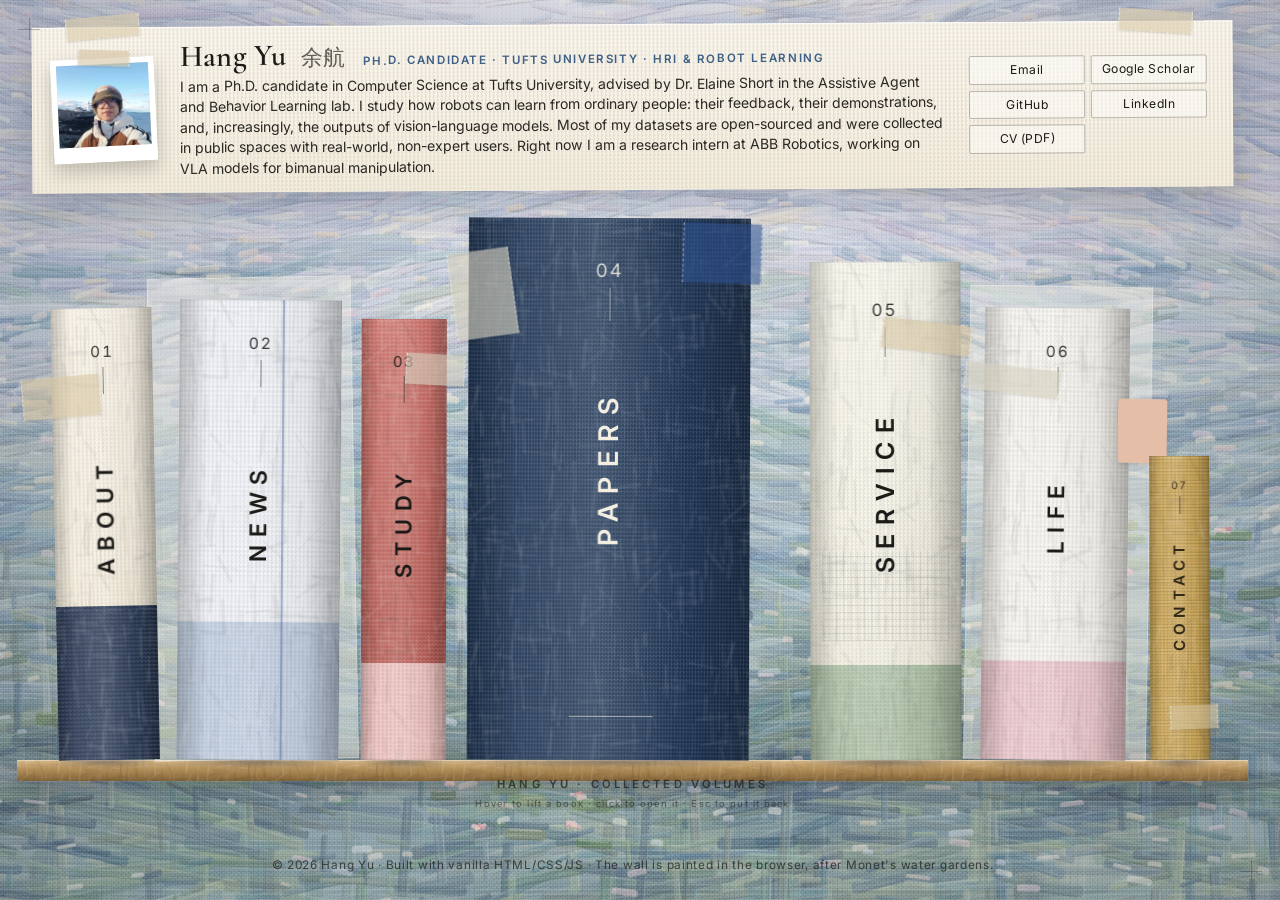
==== commit 96424449: "polish website" ====
--- a/index.html
+++ b/index.html
@@ -87,31 +87,20 @@
         <span class="tape" aria-hidden="true"></span>
       </div>
       <div class="bio">
-        <h1>Hang Yu <span class="cn">余航</span></h1>
-        <p class="role">Ph.D. Candidate · Tufts University · HRI &amp; Robot Learning</p>
+        <div class="bio-head">
+          <h1>Hang Yu <span class="cn">余航</span></h1>
+          <p class="role">Ph.D. Candidate · Tufts University · HRI &amp; Robot Learning</p>
+        </div>
         <p class="text">I am a Ph.D. candidate in Computer Science at Tufts University, advised by Dr. Elaine Short in the Assistive Agent and Behavior Learning lab. I study how robots can learn from ordinary people: their feedback, their demonstrations, and, increasingly, the outputs of vision-language models. Most of my datasets are open-sourced and were collected in public spaces with real-world, non-expert users. Right now I am a research intern at ABB Robotics, working on VLA models for bimanual manipulation.</p>
-        <div class="social">
-          <a class="pill" href="mailto:hyu08@tufts.edu">Email</a>
-          <a class="pill" href="https://scholar.google.com/citations?user=j0qxKQIAAAAJ&hl=en&oi=ao" target="_blank" rel="noopener">Google Scholar</a>
-          <a class="pill" href="https://github.com/HangYu8123" target="_blank" rel="noopener">GitHub</a>
-          <a class="pill" href="https://www.linkedin.com/in/hang-yu-0343b2273/" target="_blank" rel="noopener">LinkedIn</a>
-          <a class="pill" href="assets/cv.pdf" target="_blank" rel="noopener" type="application/pdf">CV (PDF)</a>
-        </div>
+      </div>
+      <div class="social">
+        <a class="pill" href="mailto:hyu08@tufts.edu">Email</a>
+        <a class="pill" href="https://scholar.google.com/citations?user=j0qxKQIAAAAJ&hl=en&oi=ao" target="_blank" rel="noopener">Google Scholar</a>
+        <a class="pill" href="https://github.com/HangYu8123" target="_blank" rel="noopener">GitHub</a>
+        <a class="pill" href="https://www.linkedin.com/in/hang-yu-0343b2273/" target="_blank" rel="noopener">LinkedIn</a>
+        <a class="pill" href="assets/cv.pdf" target="_blank" rel="noopener" type="application/pdf">CV (PDF)</a>
       </div>
     </div>
-
-    <nav class="index" aria-label="Volumes on the shelf">
-      <p class="index-title">On the shelf</p>
-      <ol>
-        <li><a href="#about" data-book-link="about" style="--book-tone:#2b3a55"><span class="n">01</span>About</a></li>
-        <li><a href="#news" data-book-link="news" style="--book-tone:#9fb3cf"><span class="n">02</span>News</a></li>
-        <li><a href="#education" data-book-link="education" style="--book-tone:#c8635a"><span class="n">03</span>Education</a></li>
-        <li><a href="#publications" data-book-link="publications" style="--book-tone:#1d3557"><span class="n">04</span>Publications</a></li>
-        <li><a href="#experience" data-book-link="experience" style="--book-tone:#8fae8a"><span class="n">05</span>Experience</a></li>
-        <li><a href="#life" data-book-link="life" style="--book-tone:#e0aab4"><span class="n">06</span>Life</a></li>
-        <li><a href="#contact" data-book-link="contact" style="--book-tone:#c9a24e"><span class="n">07</span>Contact</a></li>
-      </ol>
-    </nav>
   </header>
 
   <main class="shelf-wrap">
@@ -163,7 +152,6 @@
                   <span class="c-body">
                     <span class="c-title">About</span>
                     <span class="c-copy">Who I am, what I study, and the questions I keep coming back to.</span>
-                    <span class="c-hint">Open</span>
                   </span>
                   <span class="c-rule" aria-hidden="true"></span>
                 </button>
@@ -232,7 +220,6 @@
                   <span class="c-body">
                     <span class="c-title">News</span>
                     <span class="c-copy">Talks, papers, awards, and what I am working on right now.</span>
-                    <span class="c-hint">Open</span>
                   </span>
                   <span class="c-rule" aria-hidden="true"></span>
                 </button>
@@ -285,7 +272,6 @@
                   <span class="c-body">
                     <span class="c-title">Education</span>
                     <span class="c-copy">Degrees, advisors, and the years spent in classrooms at Tufts.</span>
-                    <span class="c-hint">Open</span>
                   </span>
                   <span class="c-rule" aria-hidden="true"></span>
                 </button>
@@ -438,7 +424,6 @@
                   <span class="c-body">
                     <span class="c-title">Publications</span>
                     <span class="c-copy">Conference papers, journal articles, workshops, and the doctoral consortium.</span>
-                    <span class="c-hint">Open</span>
                   </span>
                   <span class="c-rule" aria-hidden="true"></span>
                 </button>
@@ -522,7 +507,6 @@
                   <span class="c-body">
                     <span class="c-title">Experience &amp; Service</span>
                     <span class="c-copy">Research, teaching, reviewing, program committees, and a few honors.</span>
-                    <span class="c-hint">Open</span>
                   </span>
                   <span class="c-rule" aria-hidden="true"></span>
                 </button>
@@ -580,7 +564,6 @@
                   <span class="c-body">
                     <span class="c-title">Life</span>
                     <span class="c-copy">A little more about me, away from the robots.</span>
-                    <span class="c-hint">Open</span>
                   </span>
                   <span class="c-rule" aria-hidden="true"></span>
                 </button>
@@ -633,7 +616,6 @@
                   <span class="c-body">
                     <span class="c-title">Contact</span>
                     <span class="c-copy">Email, profiles, and a copy of my CV.</span>
-                    <span class="c-hint">Open</span>
                   </span>
                   <span class="c-rule" aria-hidden="true"></span>
                 </button>
@@ -652,7 +634,7 @@
       </div>
     </div>
 
-    <p class="shelf-tag">Hang Yu · Collected Volumes<small>Hover to lift a book · click to take it down · click again to open · Esc to put it back</small></p>
+    <p class="shelf-tag">Hang Yu · Collected Volumes<small>Hover to lift a book · click to open it · Esc to put it back</small></p>
   </main>
 
   <div class="veil" aria-hidden="true"></div>
--- a/assets/css/style.css
+++ b/assets/css/style.css
@@ -26,7 +26,8 @@
 }
 
 *, *::before, *::after { box-sizing: border-box; }
-html { scrollbar-gutter: stable; }
+html { scrollbar-gutter: stable; overflow-x: hidden; }
+html.no-anim .book, html.no-anim .volume, html.no-anim .hinge { transition: none !important; }
 html, body { margin: 0; padding: 0; }
 html.is-reading { overflow: hidden; }
 body {
@@ -73,15 +74,13 @@
    Header: headshot + bio (top-left), volume index (top-right)
    -------------------------------------------------------------------------- */
 .wall-header {
-  max-width: 1420px; margin: 0 auto;
-  padding: 34px 28px 6px;
-  display: flex; gap: 32px; align-items: flex-start; justify-content: space-between; flex-wrap: wrap;
+  padding: 24px 32px 0;
 }
 .card {
   position: relative;
-  display: flex; gap: 24px; align-items: flex-start;
-  max-width: 780px;
-  padding: 24px 28px 22px 24px;
+  display: flex; gap: 24px; align-items: center;
+  width: 100%;
+  padding: 14px 26px 14px 20px;
   background:
     var(--tile-weave),
     linear-gradient(180deg, #faf5ea, #f3ecdb);
@@ -98,64 +97,47 @@
 }
 .card::before { left: 34px; transform: rotate(-5deg); }
 .card::after { right: 40px; transform: rotate(4deg); }
-.portrait { flex: 0 0 auto; width: 152px; position: relative; margin-top: 2px; }
+.portrait { flex: 0 0 auto; width: 104px; position: relative; }
 .portrait img {
   display: block; width: 100%; height: auto; aspect-ratio: 1; object-fit: cover;
-  border: 8px solid #fff; border-bottom-width: 24px;
+  border: 6px solid #fff; border-bottom-width: 16px;
   box-shadow: 0 8px 18px rgba(0, 0, 0, .2);
   transform: rotate(-2.4deg);
   background: #fff;
 }
 .portrait .tape {
-  position: absolute; left: 50%; top: -10px; width: 64px; height: 20px; margin-left: -32px;
+  position: absolute; left: 50%; top: -8px; width: 52px; height: 16px; margin-left: -26px;
   background: rgba(214, 196, 160, .6);
   border-left: 1px dashed rgba(255, 255, 255, .5); border-right: 1px dashed rgba(255, 255, 255, .5);
   transform: rotate(2deg);
 }
-.bio { min-width: 0; }
+.bio { min-width: 0; flex: 1 1 auto; }
+.bio-head { display: flex; align-items: baseline; gap: 18px; flex-wrap: wrap; margin-bottom: 4px; }
 .bio h1 {
-  font-family: var(--serif); font-weight: 600; font-size: clamp(1.7rem, 1.3rem + 1.3vw, 2.35rem);
-  letter-spacing: .01em; line-height: 1.05; margin: 0 0 4px;
+  font-family: var(--serif); font-weight: 600; font-size: clamp(1.45rem, 1.1rem + 1vw, 1.9rem);
+  letter-spacing: .01em; line-height: 1.05; margin: 0;
 }
 .bio h1 .cn { font-weight: 500; color: var(--muted); font-size: .72em; margin-left: .35em; }
 .bio .role {
-  margin: 0 0 10px; font-size: .78rem; letter-spacing: .14em; text-transform: uppercase; color: var(--blue); font-weight: 600;
-}
-.bio p.text { margin: 0; font-size: .95rem; color: #2a2925; max-width: 60ch; }
-.social { display: flex; flex-wrap: wrap; gap: 8px; margin-top: 14px; }
+  margin: 0; font-size: .72rem; letter-spacing: .14em; text-transform: uppercase; color: var(--blue); font-weight: 600;
+}
+.bio p.text { margin: 0; font-size: .88rem; line-height: 1.45; color: #2a2925; }
+.social { flex: 0 0 auto; display: grid; grid-template-columns: 1fr 1fr; gap: 6px; }
 .pill {
-  font-size: .8rem; padding: 5px 11px; letter-spacing: .04em;
+  font-size: .76rem; padding: 4px 10px; letter-spacing: .04em; text-align: center; white-space: nowrap;
   border: 1px solid rgba(27, 26, 23, .28); color: var(--ink); background: rgba(255, 255, 255, .45);
   border-radius: 2px;
 }
 .pill:hover { background: #fff; text-decoration: none; border-color: var(--ink); }
 
-.index { flex: 0 1 auto; transition: opacity .35s ease; }
-html.is-reading .index { opacity: 0; pointer-events: none; }
-.index-title {
-  font-size: .72rem; letter-spacing: .22em; text-transform: uppercase; color: var(--ink); opacity: .75;
-  margin: 0 0 8px; font-weight: 600;
-}
-.index ol { list-style: none; margin: 0; padding: 0; display: grid; gap: 5px; }
-.index a {
-  display: flex; align-items: baseline; gap: 12px;
-  padding: 5px 12px 5px 10px; min-width: 190px;
-  color: var(--ink); background: rgba(246, 240, 226, .82);
-  border-left: 3px solid var(--book-tone, var(--blue));
-  box-shadow: 0 2px 6px rgba(30, 40, 60, .12);
-  font-size: .86rem; letter-spacing: .06em; text-transform: uppercase;
-  transition: transform .25s var(--ease-out), background .25s;
-}
-.index a:hover, .index a.is-current { background: #fff; text-decoration: none; transform: translateX(4px); }
-.index a .n { font-size: .72rem; color: var(--muted); font-variant-numeric: tabular-nums; }
 
 /* --------------------------------------------------------------------------
    Shelf
    -------------------------------------------------------------------------- */
-.shelf-wrap { padding: 44px 20px 70px; }
+.shelf-wrap { padding: 28px 24px 40px; }
 .shelf {
   display: flex; flex-wrap: wrap; justify-content: center; align-items: flex-end;
-  row-gap: calc(64px * var(--u)); max-width: 1420px; margin: 0 auto;
+  row-gap: calc(64px * var(--u)); margin: 0 auto;
 }
 .shelf-row {
   position: relative;
@@ -179,7 +161,7 @@
   background: linear-gradient(180deg, transparent, rgba(40, 50, 70, .16));
 }
 .shelf-tag {
-  text-align: center; margin: 26px auto 0; font-size: .7rem; letter-spacing: .28em; text-transform: uppercase;
+  text-align: center; margin: 16px auto 0; font-size: .7rem; letter-spacing: .28em; text-transform: uppercase;
   color: rgba(27, 26, 23, .7); font-weight: 600;
 }
 .shelf-tag small { display: block; letter-spacing: .12em; text-transform: none; font-weight: 400; margin-top: 4px; opacity: .8; }
@@ -425,7 +407,7 @@
   position: absolute; inset: 0;
   overflow-y: auto; overflow-x: hidden;
   padding: 8% 8% 9% 11%;
-  font-size: calc(16px / var(--s, 1));
+  font-size: calc(17px / var(--s, 1));
   line-height: 1.55;
   outline: none;
 }
@@ -538,7 +520,7 @@
    Footer
    -------------------------------------------------------------------------- */
 .footer {
-  text-align: center; padding: 10px 20px 36px; font-size: .78rem; letter-spacing: .06em;
+  text-align: center; padding: 4px 20px 16px; font-size: .74rem; letter-spacing: .06em;
   color: rgba(27, 26, 23, .72);
 }
 .footer a { color: inherit; }
@@ -547,15 +529,15 @@
    Responsive
    -------------------------------------------------------------------------- */
 @media (max-width: 900px) {
-  .wall-header { padding: 26px 18px 0; gap: 22px; }
-  .index ol { display: flex; flex-wrap: wrap; gap: 6px; }
-  .index a { min-width: 0; padding: 5px 10px; font-size: .74rem; }
-  .index a .n { display: none; }
+  .wall-header { padding: 22px 18px 0; }
+  .card { flex-wrap: wrap; }
+  .social { grid-template-columns: repeat(5, auto); width: 100%; justify-content: start; }
 }
 @media (max-width: 640px) {
-  .card { flex-direction: column; gap: 14px; padding: 20px 20px 18px; max-width: none; width: 100%; }
-  .portrait { width: 124px; }
-  .bio p.text { font-size: .92rem; }
+  .card { flex-direction: column; align-items: flex-start; gap: 14px; padding: 18px 18px 16px; }
+  .portrait { width: 96px; }
+  .social { grid-template-columns: repeat(3, auto); }
+  .bio p.text { font-size: .9rem; }
   .shelf-wrap { padding: 36px 8px 60px; }
   .stage-ui { top: 10px; right: 10px; }
   .stage-ui .hint { display: none; }
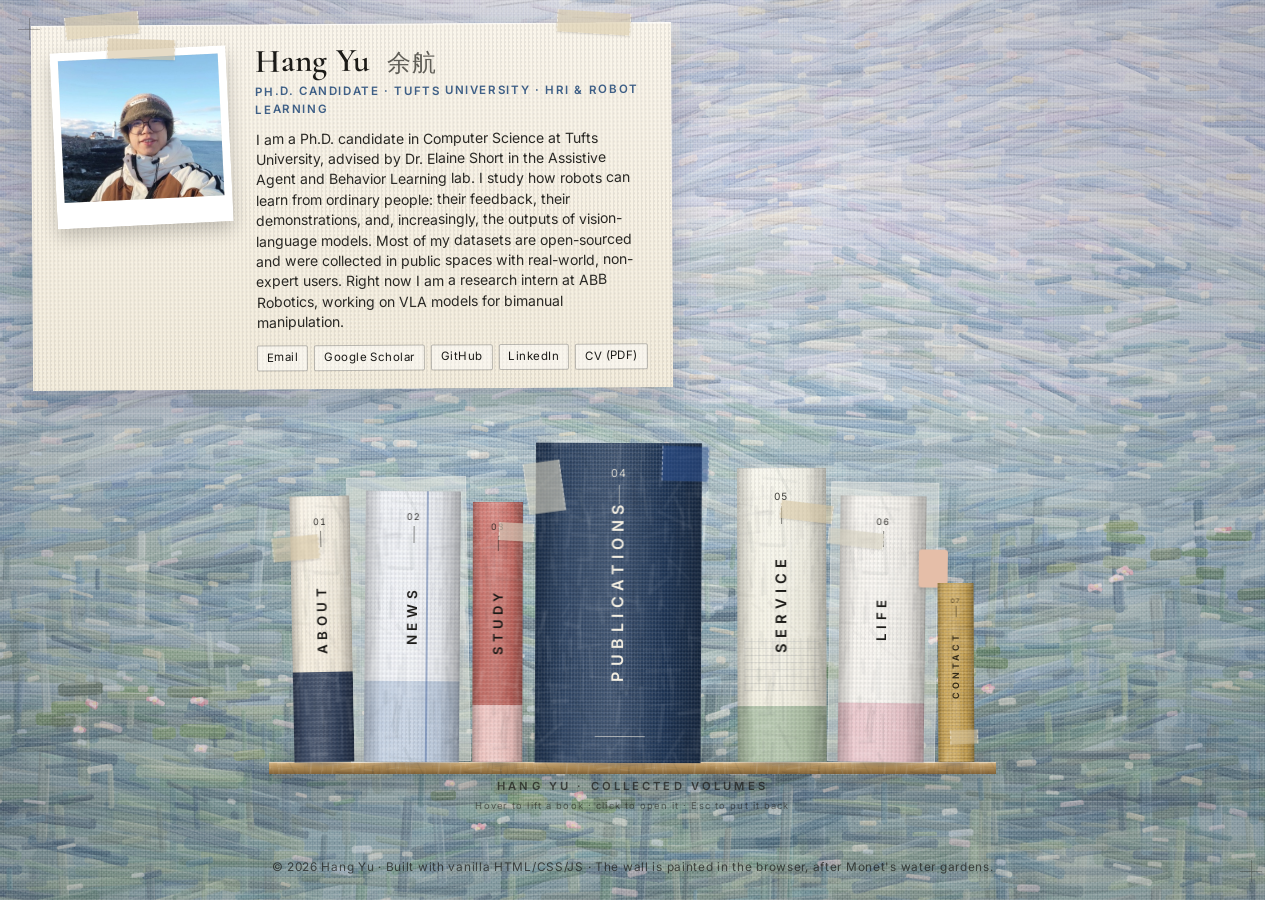
==== commit b631f22f: "polish website" ====
--- a/index.html
+++ b/index.html
@@ -92,13 +92,13 @@
           <p class="role">Ph.D. Candidate · Tufts University · HRI &amp; Robot Learning</p>
         </div>
         <p class="text">I am a Ph.D. candidate in Computer Science at Tufts University, advised by Dr. Elaine Short in the Assistive Agent and Behavior Learning lab. I study how robots can learn from ordinary people: their feedback, their demonstrations, and, increasingly, the outputs of vision-language models. Most of my datasets are open-sourced and were collected in public spaces with real-world, non-expert users. Right now I am a research intern at ABB Robotics, working on VLA models for bimanual manipulation.</p>
-      </div>
-      <div class="social">
+        <div class="social">
         <a class="pill" href="mailto:hyu08@tufts.edu">Email</a>
         <a class="pill" href="https://scholar.google.com/citations?user=j0qxKQIAAAAJ&hl=en&oi=ao" target="_blank" rel="noopener">Google Scholar</a>
         <a class="pill" href="https://github.com/HangYu8123" target="_blank" rel="noopener">GitHub</a>
         <a class="pill" href="https://www.linkedin.com/in/hang-yu-0343b2273/" target="_blank" rel="noopener">LinkedIn</a>
         <a class="pill" href="assets/cv.pdf" target="_blank" rel="noopener" type="application/pdf">CV (PDF)</a>
+        </div>
       </div>
     </div>
   </header>
@@ -290,10 +290,10 @@
 
         <!-- 04 PUBLICATIONS -->
         <div class="slot" style="--d:206; --h:396; --w:286; --tilt:.25deg; --base:#1d3557; --ink-c:#f4efe2; --endpaper-pos:50% 55%">
-          <article class="book m-cloth" data-book="publications" id="publications">
+          <article class="book m-cloth two-page" data-book="publications" id="publications">
             <div class="volume">
               <button class="face spine" type="button" aria-expanded="false" aria-controls="page-publications">
-                <span class="num">04</span><span class="rule"></span><span class="label">Papers</span>
+                <span class="num">04</span><span class="rule"></span><span class="label">Publications</span>
                 <span class="tape blue" aria-hidden="true" style="right:-4%; top:1%; width:28%; height:11%; transform:rotate(1.5deg)"></span>
                 <span class="tape linen" aria-hidden="true" style="left:-6%; top:6%; width:22%; height:16%; transform:rotate(-8deg)"></span>
                 <span class="tape" aria-hidden="true" style="left:36%; bottom:8%; width:30%; height:1px; background:rgba(244,239,226,.55); border:0; box-shadow:none"></span>
@@ -305,57 +305,7 @@
 
               <div class="face page">
                 <div class="page-inner" id="page-publications" tabindex="-1">
-                  <div class="folio"><span>Volume 04</span><span>Publications</span></div>
-                  <h2>Publications</h2>
-
-                  <h3>Conference Papers</h3>
-                  <ol class="pubs">
-                    <li class="pub">
-                      <img src="assets/img/papers/charm.png" alt="CHARM framework diagram showing human attribute modeling for reinforcement learning" loading="lazy">
-                      <div>
-                        <h4>CHARM: Considering Human Attributes for Reinforcement Modeling</h4>
-                        <p class="authors">Qidi Fang*, <strong>Hang Yu*</strong>, Shijie Fang, Jindan Huang, Qiuyu Chen, Reuben M. Aronson, Elaine S. Short.</p>
-                        <p class="venue"><strong>IEEE RO-MAN 2025</strong>, Eindhoven, NL.</p>
-                        <p class="links"><a href="https://arxiv.org/abs/2506.13079" target="_blank" rel="noopener">arXiv</a><a href="https://arxiv.org/pdf/2506.13079" target="_blank" rel="noopener">PDF</a><a href="https://github.com/AABL-Lab/CHARM" target="_blank" rel="noopener">Code</a></p>
-                      </div>
-                    </li>
-                    <li class="pub">
-                      <img src="assets/img/papers/sidetrack.jpg" alt="Visual examples of systematic non-optimality in human demonstrations from the Sidetracks dataset" loading="lazy">
-                      <div>
-                        <h4>Demonstration Sidetracks: Categorizing Systematic Non-Optimality in Human Demonstrations</h4>
-                        <p class="authors">Shijie Fang*, <strong>Hang Yu*</strong>, Qidi Fang, Reuben M. Aronson, Elaine S. Short.</p>
-                        <p class="venue"><strong>IEEE RO-MAN 2025</strong>, Eindhoven, NL.</p>
-                        <p class="links"><a href="https://arxiv.org/abs/2506.11262" target="_blank" rel="noopener">arXiv</a><a href="https://arxiv.org/pdf/2506.11262" target="_blank" rel="noopener">PDF</a><a href="https://github.com/AABL-Lab/Human-Demonstration-Sidetracks" target="_blank" rel="noopener">Dataset / Code</a></p>
-                      </div>
-                    </li>
-                    <li class="pub">
-                      <img src="assets/img/papers/eyes.png" alt="Cozmo robot face display designs testing expressiveness and clarity for HRI" loading="lazy">
-                      <div>
-                        <h4>See What I Mean? Expressiveness and Clarity in Robot Display Design</h4>
-                        <p class="authors">Matthew Ebisu, <strong>Hang Yu</strong>, Reuben M. Aronson, Elaine S. Short.</p>
-                        <p class="venue"><strong>IEEE RO-MAN 2025</strong>, Eindhoven, NL.</p>
-                        <p class="links"><a href="https://arxiv.org/abs/2506.16643" target="_blank" rel="noopener">arXiv</a><a href="https://arxiv.org/pdf/2506.16643" target="_blank" rel="noopener">PDF</a><a href="https://github.com/mattufts/huamn_Cozmo_interaction" target="_blank" rel="noopener">Code</a></p>
-                      </div>
-                    </li>
-                    <li class="pub">
-                      <img src="assets/img/papers/progress.jpg" alt="Human feedback signal interface showing progress bars for teaching robots" loading="lazy">
-                      <div>
-                        <h4>How Much Progress Did I Make? An Unexplored Human Feedback Signal for Teaching Robots</h4>
-                        <p class="authors"><strong>Hang Yu</strong>, Qidi Fang, Shijie Fang, Reuben M. Aronson, Elaine S. Short.</p>
-                        <p class="venue"><strong>IEEE RO-MAN 2024</strong>, Pasadena, USA.</p>
-                        <p class="links"><a href="https://arxiv.org/abs/2407.06459" target="_blank" rel="noopener">arXiv</a><a href="https://aabl.cs.tufts.edu/papers/roman2024_hang.pdf" target="_blank" rel="noopener">PDF</a><a href="https://github.com/TeachingwithProgress/Non-Expert_Demonstrations" target="_blank" rel="noopener">Dataset</a></p>
-                      </div>
-                    </li>
-                    <li class="pub">
-                      <img src="assets/img/papers/steady.png" alt="Comparison of scalar feedback versus '10 out of 10' feedback scales in interactive reinforcement learning" loading="lazy">
-                      <div>
-                        <h4>From “Thumbs Up” to “10 out of 10”: Reconsidering Scalar Feedback in Interactive Reinforcement Learning</h4>
-                        <p class="authors"><strong>Hang Yu</strong>, Reuben M. Aronson, Katherine H. Allen, Elaine S. Short.</p>
-                        <p class="venue"><strong>IEEE/RSJ IROS 2023</strong>, Detroit, USA.</p>
-                        <p class="links"><a href="https://arxiv.org/abs/2311.10284" target="_blank" rel="noopener">arXiv</a><a href="https://arxiv.org/pdf/2311.10284" target="_blank" rel="noopener">PDF</a></p>
-                      </div>
-                    </li>
-                  </ol>
+                  <div class="folio"><span>Journal &amp; Workshops</span><span>Publications</span></div>
 
                   <h3>Journal Publications</h3>
                   <ol class="pubs">
@@ -427,12 +377,59 @@
                   </span>
                   <span class="c-rule" aria-hidden="true"></span>
                 </button>
-                <div class="face cover-inside" aria-hidden="true">
-                  <div class="title-page">
-                    <div class="tp-num">Volume 04</div>
-                    <h3>Publications</h3>
-                    <p>Work on learning from human feedback and demonstrations, robot display design, and preference mining.</p>
-                    <div class="tp-notes"><span>5 conference</span><span>3 journal</span><span>3 workshop</span></div>
+                <div class="face cover-inside">
+                  <div class="page-inner page-left" id="page-publications-left" tabindex="-1">
+                    <div class="folio"><span>Volume 04</span><span>Publications</span></div>
+                    <h2>Publications</h2>
+                    <h3>Conference Papers</h3>
+                    <ol class="pubs">
+                      <li class="pub">
+                        <img src="assets/img/papers/charm.png" alt="CHARM framework diagram showing human attribute modeling for reinforcement learning" loading="lazy">
+                        <div>
+                          <h4>CHARM: Considering Human Attributes for Reinforcement Modeling</h4>
+                          <p class="authors">Qidi Fang*, <strong>Hang Yu*</strong>, Shijie Fang, Jindan Huang, Qiuyu Chen, Reuben M. Aronson, Elaine S. Short.</p>
+                          <p class="venue"><strong>IEEE RO-MAN 2025</strong>, Eindhoven, NL.</p>
+                          <p class="links"><a href="https://arxiv.org/abs/2506.13079" target="_blank" rel="noopener">arXiv</a><a href="https://arxiv.org/pdf/2506.13079" target="_blank" rel="noopener">PDF</a><a href="https://github.com/AABL-Lab/CHARM" target="_blank" rel="noopener">Code</a></p>
+                        </div>
+                      </li>
+                      <li class="pub">
+                        <img src="assets/img/papers/sidetrack.jpg" alt="Visual examples of systematic non-optimality in human demonstrations from the Sidetracks dataset" loading="lazy">
+                        <div>
+                          <h4>Demonstration Sidetracks: Categorizing Systematic Non-Optimality in Human Demonstrations</h4>
+                          <p class="authors">Shijie Fang*, <strong>Hang Yu*</strong>, Qidi Fang, Reuben M. Aronson, Elaine S. Short.</p>
+                          <p class="venue"><strong>IEEE RO-MAN 2025</strong>, Eindhoven, NL.</p>
+                          <p class="links"><a href="https://arxiv.org/abs/2506.11262" target="_blank" rel="noopener">arXiv</a><a href="https://arxiv.org/pdf/2506.11262" target="_blank" rel="noopener">PDF</a><a href="https://github.com/AABL-Lab/Human-Demonstration-Sidetracks" target="_blank" rel="noopener">Dataset / Code</a></p>
+                        </div>
+                      </li>
+                      <li class="pub">
+                        <img src="assets/img/papers/eyes.png" alt="Cozmo robot face display designs testing expressiveness and clarity for HRI" loading="lazy">
+                        <div>
+                          <h4>See What I Mean? Expressiveness and Clarity in Robot Display Design</h4>
+                          <p class="authors">Matthew Ebisu, <strong>Hang Yu</strong>, Reuben M. Aronson, Elaine S. Short.</p>
+                          <p class="venue"><strong>IEEE RO-MAN 2025</strong>, Eindhoven, NL.</p>
+                          <p class="links"><a href="https://arxiv.org/abs/2506.16643" target="_blank" rel="noopener">arXiv</a><a href="https://arxiv.org/pdf/2506.16643" target="_blank" rel="noopener">PDF</a><a href="https://github.com/mattufts/huamn_Cozmo_interaction" target="_blank" rel="noopener">Code</a></p>
+                        </div>
+                      </li>
+                      <li class="pub">
+                        <img src="assets/img/papers/progress.jpg" alt="Human feedback signal interface showing progress bars for teaching robots" loading="lazy">
+                        <div>
+                          <h4>How Much Progress Did I Make? An Unexplored Human Feedback Signal for Teaching Robots</h4>
+                          <p class="authors"><strong>Hang Yu</strong>, Qidi Fang, Shijie Fang, Reuben M. Aronson, Elaine S. Short.</p>
+                          <p class="venue"><strong>IEEE RO-MAN 2024</strong>, Pasadena, USA.</p>
+                          <p class="links"><a href="https://arxiv.org/abs/2407.06459" target="_blank" rel="noopener">arXiv</a><a href="https://aabl.cs.tufts.edu/papers/roman2024_hang.pdf" target="_blank" rel="noopener">PDF</a><a href="https://github.com/TeachingwithProgress/Non-Expert_Demonstrations" target="_blank" rel="noopener">Dataset</a></p>
+                        </div>
+                      </li>
+                      <li class="pub">
+                        <img src="assets/img/papers/steady.png" alt="Comparison of scalar feedback versus '10 out of 10' feedback scales in interactive reinforcement learning" loading="lazy">
+                        <div>
+                          <h4>From “Thumbs Up” to “10 out of 10”: Reconsidering Scalar Feedback in Interactive Reinforcement Learning</h4>
+                          <p class="authors"><strong>Hang Yu</strong>, Reuben M. Aronson, Katherine H. Allen, Elaine S. Short.</p>
+                          <p class="venue"><strong>IEEE/RSJ IROS 2023</strong>, Detroit, USA.</p>
+                          <p class="links"><a href="https://arxiv.org/abs/2311.10284" target="_blank" rel="noopener">arXiv</a><a href="https://arxiv.org/pdf/2311.10284" target="_blank" rel="noopener">PDF</a></p>
+                        </div>
+                      </li>
+                    </ol>
+
                   </div>
                 </div>
               </div>
--- a/assets/css/style.css
+++ b/assets/css/style.css
@@ -78,9 +78,9 @@
 }
 .card {
   position: relative;
-  display: flex; gap: 24px; align-items: center;
-  width: 100%;
-  padding: 14px 26px 14px 20px;
+  display: flex; gap: 26px; align-items: flex-start;
+  width: min(100%, max(50%, 640px));
+  padding: 20px 24px 18px 22px;
   background:
     var(--tile-weave),
     linear-gradient(180deg, #faf5ea, #f3ecdb);
@@ -97,24 +97,24 @@
 }
 .card::before { left: 34px; transform: rotate(-5deg); }
 .card::after { right: 40px; transform: rotate(4deg); }
-.portrait { flex: 0 0 auto; width: 104px; position: relative; }
+.portrait { flex: 0 0 auto; width: 176px; position: relative; margin-top: 4px; }
 .portrait img {
   display: block; width: 100%; height: auto; aspect-ratio: 1; object-fit: cover;
-  border: 6px solid #fff; border-bottom-width: 16px;
+  border: 8px solid #fff; border-bottom-width: 26px;
   box-shadow: 0 8px 18px rgba(0, 0, 0, .2);
   transform: rotate(-2.4deg);
   background: #fff;
 }
 .portrait .tape {
-  position: absolute; left: 50%; top: -8px; width: 52px; height: 16px; margin-left: -26px;
+  position: absolute; left: 50%; top: -10px; width: 68px; height: 20px; margin-left: -34px;
   background: rgba(214, 196, 160, .6);
   border-left: 1px dashed rgba(255, 255, 255, .5); border-right: 1px dashed rgba(255, 255, 255, .5);
   transform: rotate(2deg);
 }
 .bio { min-width: 0; flex: 1 1 auto; }
-.bio-head { display: flex; align-items: baseline; gap: 18px; flex-wrap: wrap; margin-bottom: 4px; }
+.bio-head { display: flex; flex-direction: column; gap: 4px; margin-bottom: 10px; }
 .bio h1 {
-  font-family: var(--serif); font-weight: 600; font-size: clamp(1.45rem, 1.1rem + 1vw, 1.9rem);
+  font-family: var(--serif); font-weight: 600; font-size: clamp(1.6rem, 1.2rem + 1.1vw, 2.2rem);
   letter-spacing: .01em; line-height: 1.05; margin: 0;
 }
 .bio h1 .cn { font-weight: 500; color: var(--muted); font-size: .72em; margin-left: .35em; }
@@ -122,9 +122,9 @@
   margin: 0; font-size: .72rem; letter-spacing: .14em; text-transform: uppercase; color: var(--blue); font-weight: 600;
 }
 .bio p.text { margin: 0; font-size: .88rem; line-height: 1.45; color: #2a2925; }
-.social { flex: 0 0 auto; display: grid; grid-template-columns: 1fr 1fr; gap: 6px; }
+.social { display: flex; flex-wrap: wrap; gap: 6px; margin-top: 12px; }
 .pill {
-  font-size: .76rem; padding: 4px 10px; letter-spacing: .04em; text-align: center; white-space: nowrap;
+  font-size: .72rem; padding: 3px 9px; letter-spacing: .04em; text-align: center; white-space: nowrap;
   border: 1px solid rgba(27, 26, 23, .28); color: var(--ink); background: rgba(255, 255, 255, .45);
   border-radius: 2px;
 }
@@ -134,7 +134,7 @@
 /* --------------------------------------------------------------------------
    Shelf
    -------------------------------------------------------------------------- */
-.shelf-wrap { padding: 28px 24px 40px; }
+.shelf-wrap { padding: clamp(28px, 6vh, 72px) 24px 40px; }
 .shelf {
   display: flex; flex-wrap: wrap; justify-content: center; align-items: flex-end;
   row-gap: calc(64px * var(--u)); margin: 0 auto;
@@ -279,6 +279,26 @@
 .edge-top::before, .edge-bottom::before, .fore::before { opacity: .3; }
 .page::before, .cover-inside::before { background-image: var(--tile-weave); background-size: 4px 4px; opacity: .35; }
 .cover-inside::before { display: none; }
+.two-page .cover-inside {
+  background:
+    linear-gradient(270deg, rgba(60, 40, 20, .2), rgba(60, 40, 20, .06) 4%, transparent 9%),
+    linear-gradient(180deg, #f9f4e8, #f3ecdb);
+}
+.two-page .cover-inside::after { display: none; }
+.two-page .page-inner { font-size: calc(14px / var(--s, 1)); padding: 7% 7% 7% 9%; }
+.two-page .page-left { padding: 7% 9% 7% 7%; }
+.two-page .page-inner h2 { font-size: 2em; margin-bottom: .3em; }
+.two-page .page-inner h3 { font-size: 1.25em; margin: .9em 0 .35em; }
+.two-page .page-inner h3:first-of-type { margin-top: .4em; }
+.two-page .pub { grid-template-columns: 24% 1fr; gap: .7em; padding: .55em 0; }
+.two-page .pub h4 { font-size: 1em; line-height: 1.25; }
+.two-page .pub .authors { font-size: .88em; line-height: 1.35; }
+.two-page .pub .venue { font-size: .84em; margin-bottom: .2em; }
+.two-page .pub .links { font-size: .76em; }
+.two-page .folio { margin-bottom: 1em; }
+/* when the left page has been folded into the right page (phones) it flows inline */
+.page-inner .page-left { position: static; padding: 0 0 1em; overflow: visible; font-size: inherit; }
+.page-inner .page-left .folio { display: none; }
 
 /* Board surfaces (spine, cover, back) */
 .spine, .cover, .back {
@@ -530,13 +550,11 @@
    -------------------------------------------------------------------------- */
 @media (max-width: 900px) {
   .wall-header { padding: 22px 18px 0; }
-  .card { flex-wrap: wrap; }
-  .social { grid-template-columns: repeat(5, auto); width: 100%; justify-content: start; }
+  .card { width: 100%; }
 }
 @media (max-width: 640px) {
   .card { flex-direction: column; align-items: flex-start; gap: 14px; padding: 18px 18px 16px; }
-  .portrait { width: 96px; }
-  .social { grid-template-columns: repeat(3, auto); }
+  .portrait { width: 132px; }
   .bio p.text { font-size: .9rem; }
   .shelf-wrap { padding: 36px 8px 60px; }
   .stage-ui { top: 10px; right: 10px; }
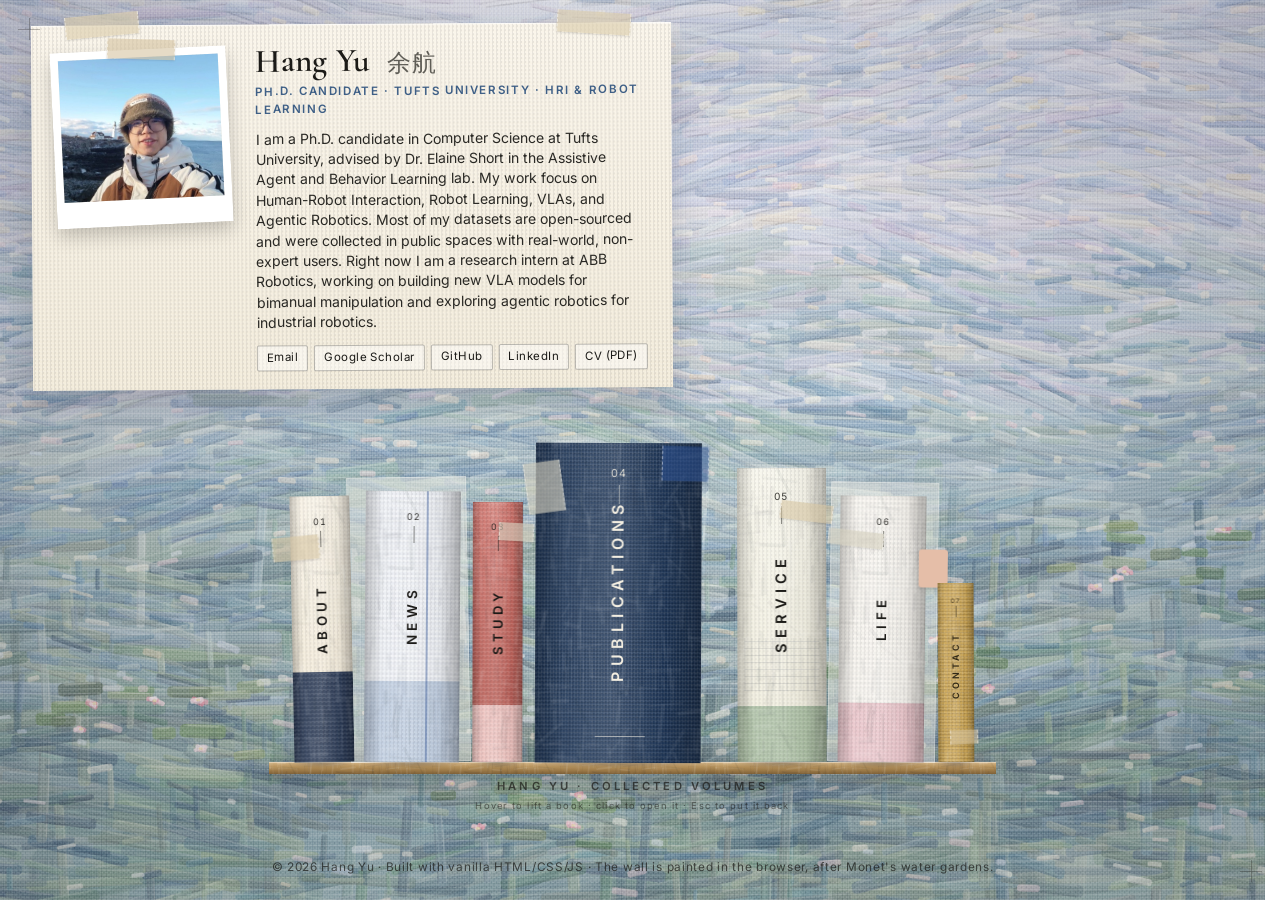
==== commit 461573d5: "polish website" ====
--- a/index.html
+++ b/index.html
@@ -4,14 +4,14 @@
   <meta charset="utf-8">
   <meta name="viewport" content="width=device-width, initial-scale=1">
   <title>Hang Yu | Tufts University | HRI & Robot Learning</title>
-  <meta name="description" content="Ph.D. candidate at Tufts University working on Human–Robot Interaction (HRI), RLHF, and Imitation Learning.">
+  <meta name="description" content="Ph.D. candidate at Tufts University working on Human–Robot Interaction (HRI), Robot Learning, VLAs, and Agentic Robotics.">
   <link rel="canonical" href="https://hangyu8123.github.io/">
   <meta name="robots" content="index, follow, max-image-preview:large">
   <meta name="theme-color" content="#cbd6dd">
 
   <meta property="og:type" content="website">
   <meta property="og:title" content="Hang Yu | Tufts University | HRI & Robot Learning">
-  <meta property="og:description" content="Expert researcher in RLHF, Robot Learning, and Human-Robot Interaction at Tufts University.">
+  <meta property="og:description" content="Expert researcher in RLHF, HRI, VLAs, and Agentic Robotics at Tufts University.">
   <meta property="og:url" content="https://hangyu8123.github.io/">
   <meta property="og:image" content="https://hangyu8123.github.io/assets/img/icon.jpg">
   <meta name="twitter:card" content="summary_large_image">
@@ -91,7 +91,7 @@
           <h1>Hang Yu <span class="cn">余航</span></h1>
           <p class="role">Ph.D. Candidate · Tufts University · HRI &amp; Robot Learning</p>
         </div>
-        <p class="text">I am a Ph.D. candidate in Computer Science at Tufts University, advised by Dr. Elaine Short in the Assistive Agent and Behavior Learning lab. I study how robots can learn from ordinary people: their feedback, their demonstrations, and, increasingly, the outputs of vision-language models. Most of my datasets are open-sourced and were collected in public spaces with real-world, non-expert users. Right now I am a research intern at ABB Robotics, working on VLA models for bimanual manipulation.</p>
+        <p class="text">I am a Ph.D. candidate in Computer Science at Tufts University, advised by Dr. Elaine Short in the Assistive Agent and Behavior Learning lab. My work focus on Human-Robot Interaction, Robot Learning, VLAs, and Agentic Robotics. Most of my datasets are open-sourced and were collected in public spaces with real-world, non-expert users. Right now I am a research intern at ABB Robotics, working on building new VLA models for bimanual manipulation and exploring agentic robotics for industrial robotics.</p>
         <div class="social">
         <a class="pill" href="mailto:hyu08@tufts.edu">Email</a>
         <a class="pill" href="https://scholar.google.com/citations?user=j0qxKQIAAAAJ&hl=en&oi=ao" target="_blank" rel="noopener">Google Scholar</a>
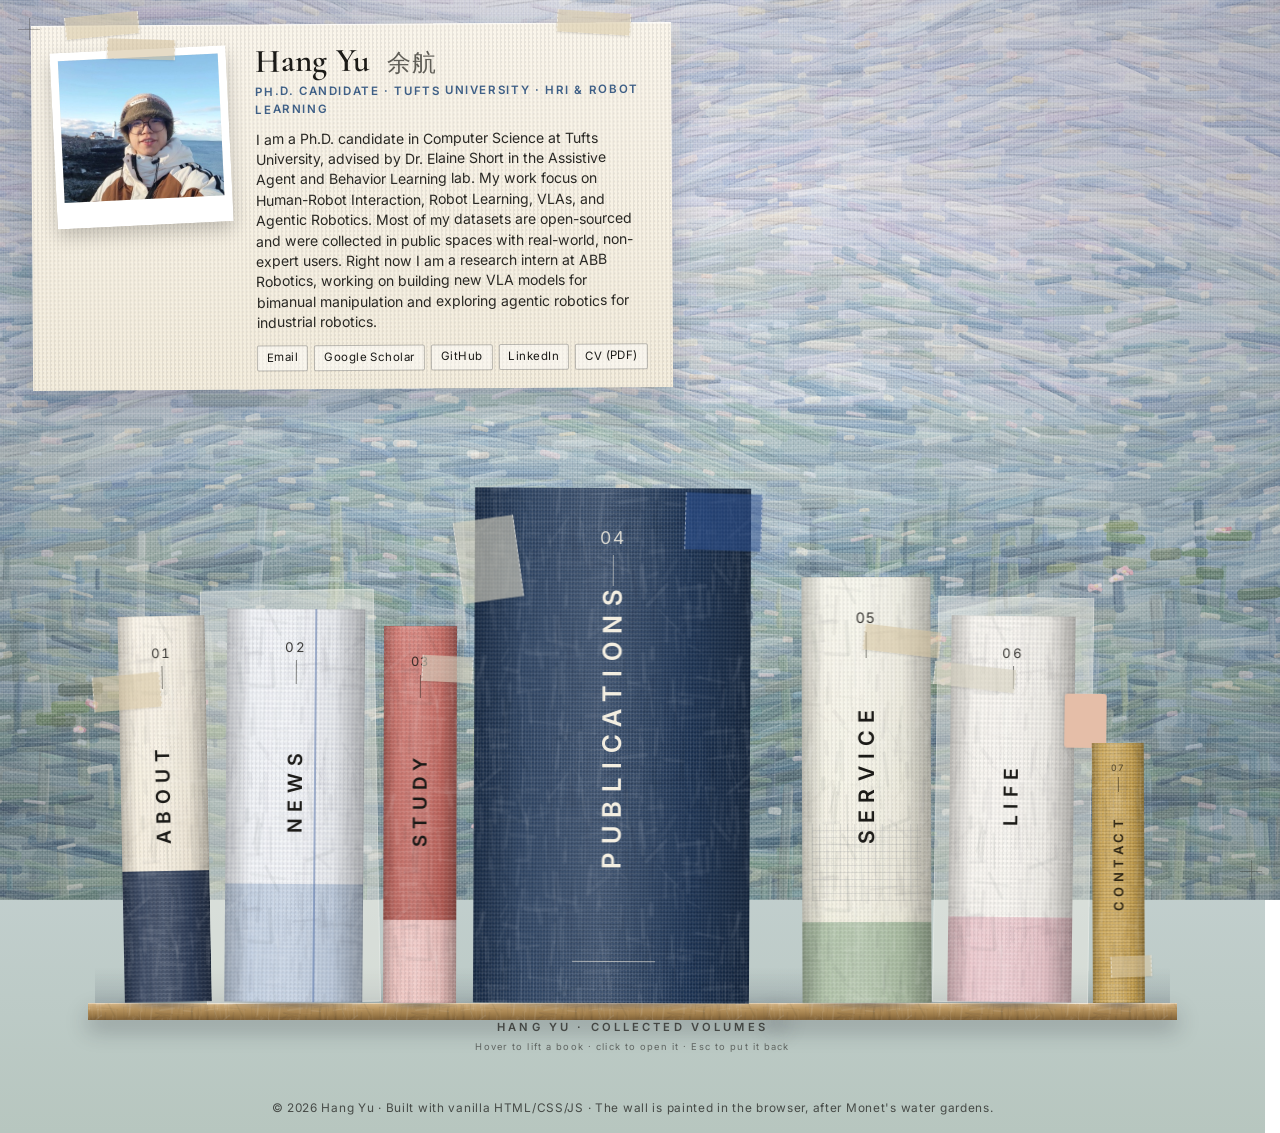
==== commit 786943e1: "polish website" ====
--- a/index.html
+++ b/index.html
@@ -289,7 +289,7 @@
         </div>
 
         <!-- 04 PUBLICATIONS -->
-        <div class="slot" style="--d:206; --h:396; --w:286; --tilt:.25deg; --base:#1d3557; --ink-c:#f4efe2; --endpaper-pos:50% 55%">
+        <div class="slot" style="--d:236; --h:440; --w:330; --tilt:.25deg; --base:#1d3557; --ink-c:#f4efe2; --endpaper-pos:50% 55%">
           <article class="book m-cloth two-page" data-book="publications" id="publications">
             <div class="volume">
               <button class="face spine" type="button" aria-expanded="false" aria-controls="page-publications">
@@ -339,27 +339,26 @@
                   </ol>
 
                   <h3>Workshops &amp; Doctoral Consortium</h3>
-                  <ol class="pubs">
-                    <li class="pub">
+                  <ol class="pubs pub-row">
+                    <li class="pub compact">
                       <img src="assets/img/papers/icra_dc.jpg" alt="Diagram for Human-Robot Interaction via Expressive Human Feedback" loading="lazy">
                       <div>
                         <h4>Doctoral Consortium: Human-Robot Interaction via Expressive Human Feedback</h4>
-                        <p class="venue"><strong>ICRA 2025 Doctoral Consortium</strong>.</p>
+                        <p class="venue"><strong>ICRA 2025 Doctoral Consortium</strong></p>
                       </div>
                     </li>
-                    <li class="pub">
+                    <li class="pub compact">
                       <img src="assets/img/papers/phirl.png" alt="PHIRL framework for Progress-Heuristicized Inverse Reinforcement Learning" loading="lazy">
                       <div>
                         <h4>PHIRL: Progress-Heuristicized Inverse Reinforcement Learning</h4>
-                        <p class="venue"><strong>RSS Workshop 2025</strong>.</p>
+                        <p class="venue"><strong>RSS Workshop 2025</strong></p>
                       </div>
                     </li>
-                    <li class="pub">
+                    <li class="pub compact">
                       <img src="assets/img/papers/active.jpg" alt="Active Feedback Learning interface" loading="lazy">
                       <div>
                         <h4>Active Feedback Learning with Rich Feedback</h4>
-                        <p class="venue"><strong>HRI ’21 Companion</strong>.</p>
-                        <p class="links"><a href="https://dl.acm.org/doi/10.1145/3434074.3447207" target="_blank" rel="noopener">ACM DL</a></p>
+                        <p class="venue"><strong>HRI ’21 Companion</strong> · <a href="https://dl.acm.org/doi/10.1145/3434074.3447207" target="_blank" rel="noopener">ACM DL</a></p>
                       </div>
                     </li>
                   </ol>
--- a/assets/css/style.css
+++ b/assets/css/style.css
@@ -134,7 +134,7 @@
 /* --------------------------------------------------------------------------
    Shelf
    -------------------------------------------------------------------------- */
-.shelf-wrap { padding: clamp(28px, 6vh, 72px) 24px 40px; }
+.shelf-wrap { padding: clamp(64px, 11vh, 130px) 24px 40px; }   /* clear air between the bio card and the shelf */
 .shelf {
   display: flex; flex-wrap: wrap; justify-content: center; align-items: flex-end;
   row-gap: calc(64px * var(--u)); margin: 0 auto;
@@ -195,7 +195,9 @@
   transition: transform .42s var(--ease-out);
   z-index: 2; cursor: pointer;
   will-change: transform;
-}
+  pointer-events: none;              /* the box is cover-wide; only the faces are real targets */
+}
+.book .face { pointer-events: auto; }
 .slot:hover .book:not(.is-out) { transform: translate3d(0, calc(-16px * var(--u)), 0) scale(1); }
 .book:has(.spine:focus-visible):not(.is-out) { transform: translate3d(0, calc(-16px * var(--u)), 0) scale(1); }
 .book.is-fixed { position: fixed; }
@@ -285,17 +287,30 @@
     linear-gradient(180deg, #f9f4e8, #f3ecdb);
 }
 .two-page .cover-inside::after { display: none; }
-.two-page .page-inner { font-size: calc(14px / var(--s, 1)); padding: 7% 7% 7% 9%; }
-.two-page .page-left { padding: 7% 9% 7% 7%; }
-.two-page .page-inner h2 { font-size: 2em; margin-bottom: .3em; }
-.two-page .page-inner h3 { font-size: 1.25em; margin: .9em 0 .35em; }
-.two-page .page-inner h3:first-of-type { margin-top: .4em; }
-.two-page .pub { grid-template-columns: 24% 1fr; gap: .7em; padding: .55em 0; }
-.two-page .pub h4 { font-size: 1em; line-height: 1.25; }
-.two-page .pub .authors { font-size: .88em; line-height: 1.35; }
-.two-page .pub .venue { font-size: .84em; margin-bottom: .2em; }
-.two-page .pub .links { font-size: .76em; }
-.two-page .folio { margin-bottom: 1em; }
+.two-page .page-inner { font-size: calc(14.5px / var(--s, 1)); padding: 4% 5% 3.5% 7%; line-height: 1.3; }
+.two-page .page-left { padding: 4% 7% 3.5% 5%; }
+@media (max-height: 930px) { .two-page .page-inner { font-size: calc(13.5px / var(--s, 1)); } }
+@media (max-height: 820px) { .two-page .page-inner { font-size: calc(12.5px / var(--s, 1)); } }
+.two-page .folio { display: none; }
+.two-page .page-inner h2 { font-size: 1.75em; margin: 0 0 .15em; }
+.two-page .page-inner h3 { font-size: 1.15em; margin: .55em 0 .3em; }
+.two-page .page-left h3:first-of-type { margin-top: .1em; }
+.two-page .page-inner > h3:first-child { margin-top: .1em; }
+.two-page .pub { grid-template-columns: 50% 1fr; gap: .75em; padding: .38em 0; align-items: center; }
+.two-page .pub img { aspect-ratio: 2.3 / 1; border-width: 3px; }
+.two-page .pub h4 { font-size: 1em; line-height: 1.2; margin-bottom: .15em; }
+.two-page .pub .authors { font-size: .86em; line-height: 1.25; margin-bottom: .1em; }
+.two-page .pub .venue { font-size: .82em; margin-bottom: .15em; line-height: 1.25; }
+.two-page .pub .links { font-size: .74em; }
+/* the right page: journals with half-width figures, then three compact workshop cards in a row */
+.two-page .pub-row { display: grid; grid-template-columns: repeat(3, 1fr); gap: .9em; }
+.two-page .pub-row .pub { display: block; padding: 0; border: 0; }
+.two-page .pub-row .pub img { width: 100%; aspect-ratio: 1.7 / 1; margin-bottom: .45em; }
+.two-page .pub-row .pub h4 { font-size: .86em; line-height: 1.25; }
+.two-page .pub-row .pub .venue { font-size: .76em; }
+@media (max-width: 760px) {
+  .two-page .pub-row { grid-template-columns: 1fr; }
+}
 /* when the left page has been folded into the right page (phones) it flows inline */
 .page-inner .page-left { position: static; padding: 0 0 1em; overflow: visible; font-size: inherit; }
 .page-inner .page-left .folio { display: none; }
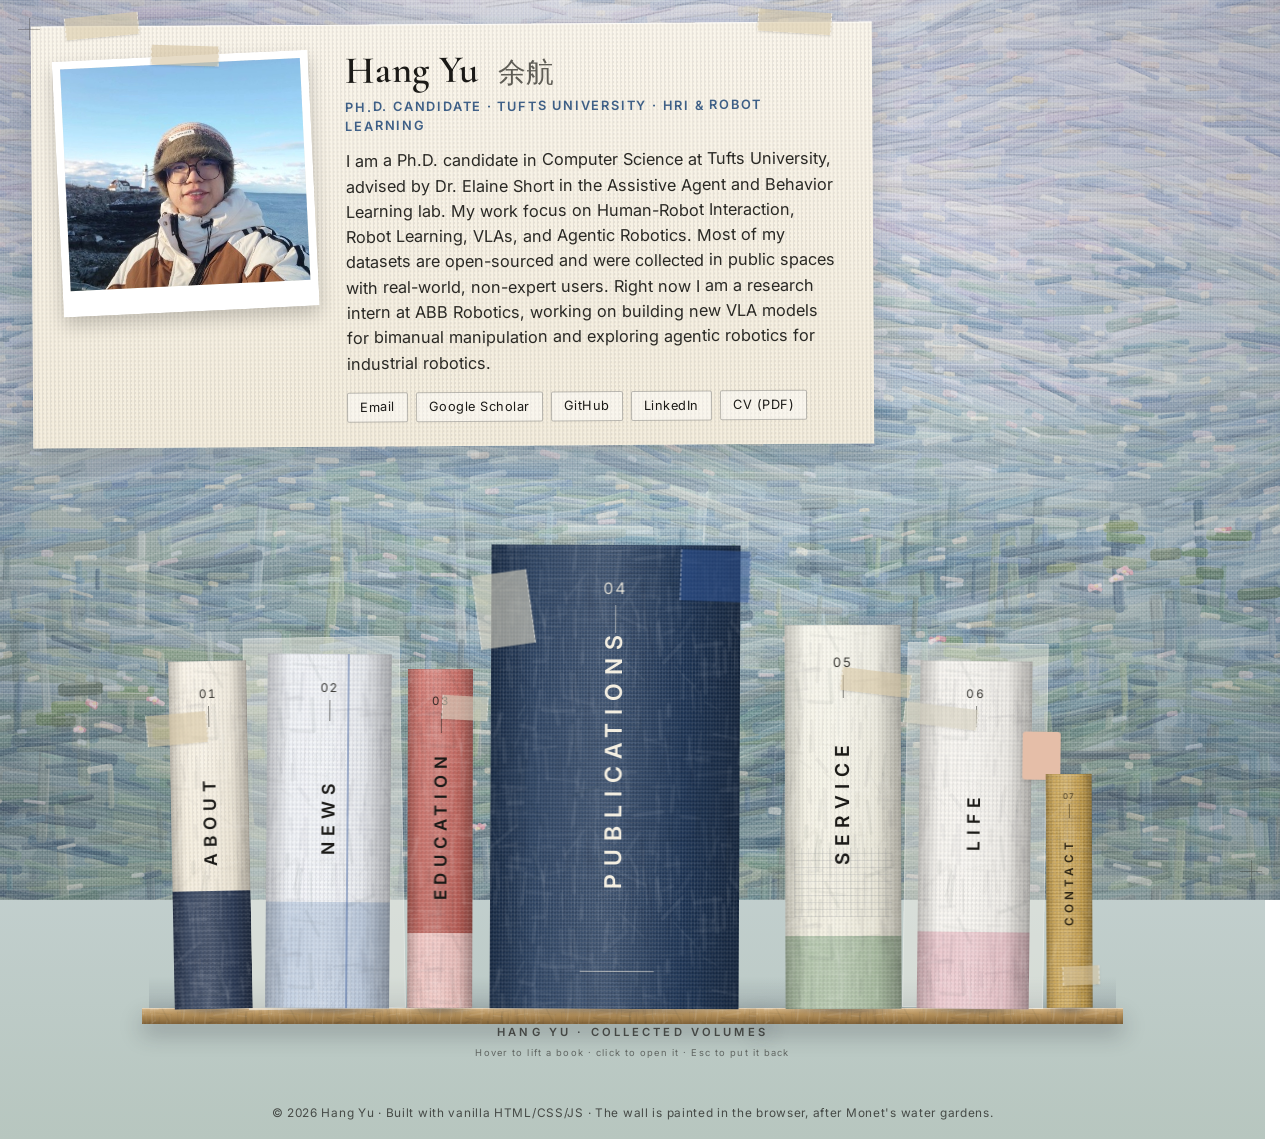
==== commit 53178290: "polish website" ====
--- a/index.html
+++ b/index.html
@@ -4,17 +4,29 @@
   <meta charset="utf-8">
   <meta name="viewport" content="width=device-width, initial-scale=1">
   <title>Hang Yu | Tufts University | HRI & Robot Learning</title>
-  <meta name="description" content="Ph.D. candidate at Tufts University working on Human–Robot Interaction (HRI), Robot Learning, VLAs, and Agentic Robotics.">
+  <meta name="description" content="Hang Yu, Ph.D. candidate at Tufts University researching Human–Robot Interaction (HRI), Robot Learning, VLAs, and Agentic Robotics. Publications, datasets, code, and CV.">
+  <meta name="author" content="Hang Yu">
   <link rel="canonical" href="https://hangyu8123.github.io/">
-  <meta name="robots" content="index, follow, max-image-preview:large">
+  <meta name="robots" content="index, follow, max-image-preview:large, max-snippet:-1, max-video-preview:-1">
   <meta name="theme-color" content="#cbd6dd">
-
-  <meta property="og:type" content="website">
-  <meta property="og:title" content="Hang Yu | Tufts University | HRI & Robot Learning">
-  <meta property="og:description" content="Expert researcher in RLHF, HRI, VLAs, and Agentic Robotics at Tufts University.">
+  <link rel="sitemap" type="application/xml" href="https://hangyu8123.github.io/sitemap.xml">
+  <link rel="describedby" type="text/plain" href="https://hangyu8123.github.io/llms.txt" title="Information for agents">
+  <link rel="alternate" type="text/plain" href="https://hangyu8123.github.io/llms-full.txt" title="Plain-text profile and publications">
+  <link rel="alternate" type="application/ld+json" href="https://hangyu8123.github.io/profile.jsonld" title="Structured profile and publications">
+  <meta property="og:type" content="profile">
+  <meta property="og:site_name" content="Hang Yu">
+  <meta property="og:locale" content="en_US">
+  <meta property="og:title" content="Hang Yu | Tufts University | HRI &amp; Robot Learning">
+  <meta property="og:description" content="Hang Yu, Ph.D. candidate at Tufts University researching Human–Robot Interaction (HRI), Robot Learning, VLAs, and Agentic Robotics. Publications, datasets, code, and CV.">
   <meta property="og:url" content="https://hangyu8123.github.io/">
-  <meta property="og:image" content="https://hangyu8123.github.io/assets/img/icon.jpg">
-  <meta name="twitter:card" content="summary_large_image">
+  <meta property="og:image" content="https://hangyu8123.github.io/assets/img/profile.jpg">
+  <meta property="og:image:alt" content="Photo of Hang Yu">
+  <meta property="og:image:type" content="image/jpeg">
+  <meta name="twitter:card" content="summary">
+  <meta name="twitter:title" content="Hang Yu | Tufts University | HRI &amp; Robot Learning">
+  <meta name="twitter:description" content="Hang Yu, Ph.D. candidate at Tufts University researching Human–Robot Interaction (HRI), Robot Learning, VLAs, and Agentic Robotics. Publications, datasets, code, and CV.">
+  <meta name="twitter:image" content="https://hangyu8123.github.io/assets/img/profile.jpg">
+  <meta name="twitter:image:alt" content="Photo of Hang Yu">
 
   <link rel="preconnect" href="https://fonts.googleapis.com">
   <link rel="preconnect" href="https://fonts.gstatic.com" crossorigin>
@@ -33,44 +45,515 @@
   </noscript>
 
   <script type="application/ld+json">
-  {
-    "@context": "https://schema.org",
-    "@type": "Person",
-    "name": "Hang Yu",
-    "alternateName": ["Hang Yu (余航)", "H. Yu"],
-    "url": "https://hangyu8123.github.io/",
-    "jobTitle": "Ph.D. Candidate",
-    "affiliation": { "@type": "Organization", "name": "Tufts University" },
-    "description": "Expert researcher in RLHF, Robot Learning, and Human-Robot Interaction.",
-    "sameAs": [
-      "https://scholar.google.com/citations?user=j0qxKQIAAAAJ&hl=en&oi=ao",
-      "https://github.com/HangYu8123",
-      "https://www.linkedin.com/in/hang-yu-0343b2273/"
-    ],
-    "mainEntityOfPage": {
-      "@type": "CollectionPage",
+{
+  "@context": "https://schema.org",
+  "@graph": [
+    {
+      "@type": "WebSite",
+      "@id": "https://hangyu8123.github.io/#website",
+      "url": "https://hangyu8123.github.io/",
+      "name": "Hang Yu",
+      "inLanguage": "en",
+      "publisher": {
+        "@id": "https://hangyu8123.github.io/#person"
+      }
+    },
+    {
+      "@type": "ProfilePage",
+      "@id": "https://hangyu8123.github.io/#profile",
+      "url": "https://hangyu8123.github.io/",
+      "name": "Hang Yu | Tufts University | HRI & Robot Learning",
+      "description": "Hang Yu, Ph.D. candidate at Tufts University researching Human–Robot Interaction (HRI), Robot Learning, VLAs, and Agentic Robotics. Publications, datasets, code, and CV.",
+      "inLanguage": "en",
+      "mainEntity": {
+        "@id": "https://hangyu8123.github.io/#person"
+      },
+      "isPartOf": {
+        "@id": "https://hangyu8123.github.io/#website"
+      },
       "hasPart": [
         {
-          "@type": "ScholarlyArticle",
-          "name": "CHARM: Considering Human Attributes for Reinforcement Modeling",
-          "author": "Hang Yu",
-          "publication": "IEEE RO-MAN 2025"
-        },
-        {
-          "@type": "ScholarlyArticle",
-          "name": "Demonstration Sidetracks: Categorizing Systematic Non-Optimality in Human Demonstrations",
-          "author": "Hang Yu",
-          "publication": "IEEE RO-MAN 2025"
-        },
-        {
-          "@type": "ScholarlyArticle",
-          "name": "From 'Thumbs Up' to '10 out of 10': Reconsidering Scalar Feedback in Interactive Reinforcement Learning",
-          "author": "Hang Yu",
-          "publication": "IEEE/RSJ IROS 2023"
+          "@type": "WebPageElement",
+          "@id": "https://hangyu8123.github.io/#about",
+          "name": "About"
+        },
+        {
+          "@type": "WebPageElement",
+          "@id": "https://hangyu8123.github.io/#news",
+          "name": "News"
+        },
+        {
+          "@type": "WebPageElement",
+          "@id": "https://hangyu8123.github.io/#education",
+          "name": "Education"
+        },
+        {
+          "@type": "WebPageElement",
+          "@id": "https://hangyu8123.github.io/#publications",
+          "name": "Publications"
+        },
+        {
+          "@type": "WebPageElement",
+          "@id": "https://hangyu8123.github.io/#experience",
+          "name": "Experience & Service"
+        },
+        {
+          "@type": "WebPageElement",
+          "@id": "https://hangyu8123.github.io/#life",
+          "name": "Life"
+        },
+        {
+          "@type": "WebPageElement",
+          "@id": "https://hangyu8123.github.io/#contact",
+          "name": "Contact"
+        }
+      ],
+      "mentions": [
+        {
+          "@id": "https://hangyu8123.github.io/#publication-top-k"
+        },
+        {
+          "@id": "https://hangyu8123.github.io/#publication-belief"
+        },
+        {
+          "@id": "https://hangyu8123.github.io/#publication-maxclique"
+        },
+        {
+          "@id": "https://hangyu8123.github.io/#publication-icra_dc"
+        },
+        {
+          "@id": "https://hangyu8123.github.io/#publication-phirl"
+        },
+        {
+          "@id": "https://hangyu8123.github.io/#publication-active"
+        },
+        {
+          "@id": "https://hangyu8123.github.io/#publication-charm"
+        },
+        {
+          "@id": "https://hangyu8123.github.io/#publication-sidetrack"
+        },
+        {
+          "@id": "https://hangyu8123.github.io/#publication-eyes"
+        },
+        {
+          "@id": "https://hangyu8123.github.io/#publication-progress"
+        },
+        {
+          "@id": "https://hangyu8123.github.io/#publication-steady"
         }
       ]
+    },
+    {
+      "@type": "Person",
+      "@id": "https://hangyu8123.github.io/#person",
+      "name": "Hang Yu",
+      "alternateName": "余航",
+      "url": "https://hangyu8123.github.io/",
+      "image": "https://hangyu8123.github.io/assets/img/profile.jpg",
+      "description": "I am a Ph.D. candidate in Computer Science at Tufts University, advised by Dr. Elaine Short in the Assistive Agent and Behavior Learning lab. My work focus on Human-Robot Interaction, Robot Learning, VLAs, and Agentic Robotics. Most of my datasets are open-sourced and were collected in public spaces with real-world, non-expert users. Right now I am a research intern at ABB Robotics, working on building new VLA models for bimanual manipulation and exploring agentic robotics for industrial robotics.",
+      "jobTitle": "Ph.D. Candidate",
+      "affiliation": {
+        "@type": "CollegeOrUniversity",
+        "name": "Tufts University"
+      },
+      "email": "mailto:hyu08@tufts.edu",
+      "sameAs": [
+        "https://scholar.google.com/citations?user=j0qxKQIAAAAJ&hl=en&oi=ao",
+        "https://github.com/HangYu8123",
+        "https://www.linkedin.com/in/hang-yu-0343b2273/"
+      ],
+      "mainEntityOfPage": {
+        "@id": "https://hangyu8123.github.io/#profile"
+      },
+      "subjectOf": {
+        "@type": "DigitalDocument",
+        "name": "Hang Yu — Curriculum Vitae",
+        "url": "https://hangyu8123.github.io/assets/cv.pdf",
+        "encodingFormat": "application/pdf"
+      }
+    },
+    {
+      "@type": "ScholarlyArticle",
+      "@id": "https://hangyu8123.github.io/#publication-top-k",
+      "name": "Top-K Interesting Preference Rules Mining Based on MaxClique",
+      "url": "https://doi.org/10.1016/j.eswa.2019.113043",
+      "image": "https://hangyu8123.github.io/assets/img/papers/top-k.png",
+      "isPartOf": {
+        "@type": "CreativeWork",
+        "name": "Expert Systems with Applications 143 (2020) 113043."
+      },
+      "mainEntityOfPage": {
+        "@id": "https://hangyu8123.github.io/#profile"
+      },
+      "author": [
+        {
+          "@type": "Person",
+          "name": "Zheng Tan"
+        },
+        {
+          "@type": "Person",
+          "name": "Jing-lei Liu"
+        },
+        {
+          "@id": "https://hangyu8123.github.io/#person"
+        },
+        {
+          "@type": "Person",
+          "name": "Wei Wei"
+        }
+      ],
+      "datePublished": "2020",
+      "identifier": {
+        "@type": "PropertyValue",
+        "propertyID": "DOI",
+        "value": "10.1016/j.eswa.2019.113043"
+      }
+    },
+    {
+      "@type": "ScholarlyArticle",
+      "@id": "https://hangyu8123.github.io/#publication-belief",
+      "name": "Contextual Preference Collaborative Measure Framework Based on Belief System",
+      "url": "https://computerjournals.net/cn/simple_view_abstract.aspx?aid=1510D19A1395533AD2A8D5AF0923A594&jid=64A12D73428C8B8DBFB978D04DFEB3C1",
+      "image": "https://hangyu8123.github.io/assets/img/papers/belief.png",
+      "isPartOf": {
+        "@type": "CreativeWork",
+        "name": "Computer Science (计算机科学) 47(4):74–84, 2020."
+      },
+      "mainEntityOfPage": {
+        "@id": "https://hangyu8123.github.io/#profile"
+      },
+      "author": [
+        {
+          "@id": "https://hangyu8123.github.io/#person"
+        },
+        {
+          "@type": "Person",
+          "name": "Wei Wei"
+        },
+        {
+          "@type": "Person",
+          "name": "Zheng Tan"
+        },
+        {
+          "@type": "Person",
+          "name": "Jing-lei Liu"
+        }
+      ],
+      "datePublished": "2020"
+    },
+    {
+      "@type": "ScholarlyArticle",
+      "@id": "https://hangyu8123.github.io/#publication-maxclique",
+      "name": "Conditional Preference Mining Based on MaxClique",
+      "url": "https://computerjournals.net/cn/simple_view_abstract.aspx?aid=F1F705A1C719906AB225E536701F0222&jid=831E194C147C78FAAFCC50BC7ADD1732",
+      "image": "https://hangyu8123.github.io/assets/img/papers/maxclique.png",
+      "isPartOf": {
+        "@type": "CreativeWork",
+        "name": "Journal of Computer Applications (计算机应用) 37(11):3107–3114, 2017."
+      },
+      "mainEntityOfPage": {
+        "@id": "https://hangyu8123.github.io/#profile"
+      },
+      "author": [
+        {
+          "@type": "Person",
+          "name": "Zheng Tan"
+        },
+        {
+          "@type": "Person",
+          "name": "Jing-lei Liu"
+        },
+        {
+          "@id": "https://hangyu8123.github.io/#person"
+        }
+      ],
+      "datePublished": "2017"
+    },
+    {
+      "@type": "ScholarlyArticle",
+      "@id": "https://hangyu8123.github.io/#publication-icra_dc",
+      "name": "Doctoral Consortium: Human-Robot Interaction via Expressive Human Feedback",
+      "url": "https://hangyu8123.github.io/#publications",
+      "image": "https://hangyu8123.github.io/assets/img/papers/icra_dc.jpg",
+      "isPartOf": {
+        "@type": "CreativeWork",
+        "name": "ICRA 2025 Doctoral Consortium"
+      },
+      "mainEntityOfPage": {
+        "@id": "https://hangyu8123.github.io/#profile"
+      },
+      "datePublished": "2025"
+    },
+    {
+      "@type": "ScholarlyArticle",
+      "@id": "https://hangyu8123.github.io/#publication-phirl",
+      "name": "PHIRL: Progress-Heuristicized Inverse Reinforcement Learning",
+      "url": "https://hangyu8123.github.io/#publications",
+      "image": "https://hangyu8123.github.io/assets/img/papers/phirl.png",
+      "isPartOf": {
+        "@type": "CreativeWork",
+        "name": "RSS Workshop 2025"
+      },
+      "mainEntityOfPage": {
+        "@id": "https://hangyu8123.github.io/#profile"
+      },
+      "datePublished": "2025"
+    },
+    {
+      "@type": "ScholarlyArticle",
+      "@id": "https://hangyu8123.github.io/#publication-active",
+      "name": "Active Feedback Learning with Rich Feedback",
+      "url": "https://dl.acm.org/doi/10.1145/3434074.3447207",
+      "image": "https://hangyu8123.github.io/assets/img/papers/active.jpg",
+      "isPartOf": {
+        "@type": "CreativeWork",
+        "name": "HRI ’21 Companion · ACM DL"
+      },
+      "mainEntityOfPage": {
+        "@id": "https://hangyu8123.github.io/#profile"
+      },
+      "identifier": {
+        "@type": "PropertyValue",
+        "propertyID": "DOI",
+        "value": "10.1145/3434074.3447207"
+      }
+    },
+    {
+      "@type": "ScholarlyArticle",
+      "@id": "https://hangyu8123.github.io/#publication-charm",
+      "name": "CHARM: Considering Human Attributes for Reinforcement Modeling",
+      "url": "https://arxiv.org/abs/2506.13079",
+      "image": "https://hangyu8123.github.io/assets/img/papers/charm.png",
+      "isPartOf": {
+        "@type": "CreativeWork",
+        "name": "IEEE RO-MAN 2025, Eindhoven, NL."
+      },
+      "mainEntityOfPage": {
+        "@id": "https://hangyu8123.github.io/#profile"
+      },
+      "author": [
+        {
+          "@type": "Person",
+          "name": "Qidi Fang"
+        },
+        {
+          "@id": "https://hangyu8123.github.io/#person"
+        },
+        {
+          "@type": "Person",
+          "name": "Shijie Fang"
+        },
+        {
+          "@type": "Person",
+          "name": "Jindan Huang"
+        },
+        {
+          "@type": "Person",
+          "name": "Qiuyu Chen"
+        },
+        {
+          "@type": "Person",
+          "name": "Reuben M. Aronson"
+        },
+        {
+          "@type": "Person",
+          "name": "Elaine S. Short"
+        }
+      ],
+      "datePublished": "2025",
+      "encoding": {
+        "@type": "MediaObject",
+        "contentUrl": "https://arxiv.org/pdf/2506.13079",
+        "encodingFormat": "application/pdf"
+      },
+      "subjectOf": [
+        {
+          "@type": "WebPage",
+          "name": "Code",
+          "url": "https://github.com/AABL-Lab/CHARM"
+        }
+      ]
+    },
+    {
+      "@type": "ScholarlyArticle",
+      "@id": "https://hangyu8123.github.io/#publication-sidetrack",
+      "name": "Demonstration Sidetracks: Categorizing Systematic Non-Optimality in Human Demonstrations",
+      "url": "https://arxiv.org/abs/2506.11262",
+      "image": "https://hangyu8123.github.io/assets/img/papers/sidetrack.jpg",
+      "isPartOf": {
+        "@type": "CreativeWork",
+        "name": "IEEE RO-MAN 2025, Eindhoven, NL."
+      },
+      "mainEntityOfPage": {
+        "@id": "https://hangyu8123.github.io/#profile"
+      },
+      "author": [
+        {
+          "@type": "Person",
+          "name": "Shijie Fang"
+        },
+        {
+          "@id": "https://hangyu8123.github.io/#person"
+        },
+        {
+          "@type": "Person",
+          "name": "Qidi Fang"
+        },
+        {
+          "@type": "Person",
+          "name": "Reuben M. Aronson"
+        },
+        {
+          "@type": "Person",
+          "name": "Elaine S. Short"
+        }
+      ],
+      "datePublished": "2025",
+      "encoding": {
+        "@type": "MediaObject",
+        "contentUrl": "https://arxiv.org/pdf/2506.11262",
+        "encodingFormat": "application/pdf"
+      },
+      "subjectOf": [
+        {
+          "@type": "WebPage",
+          "name": "Dataset / Code",
+          "url": "https://github.com/AABL-Lab/Human-Demonstration-Sidetracks"
+        }
+      ]
+    },
+    {
+      "@type": "ScholarlyArticle",
+      "@id": "https://hangyu8123.github.io/#publication-eyes",
+      "name": "See What I Mean? Expressiveness and Clarity in Robot Display Design",
+      "url": "https://arxiv.org/abs/2506.16643",
+      "image": "https://hangyu8123.github.io/assets/img/papers/eyes.png",
+      "isPartOf": {
+        "@type": "CreativeWork",
+        "name": "IEEE RO-MAN 2025, Eindhoven, NL."
+      },
+      "mainEntityOfPage": {
+        "@id": "https://hangyu8123.github.io/#profile"
+      },
+      "author": [
+        {
+          "@type": "Person",
+          "name": "Matthew Ebisu"
+        },
+        {
+          "@id": "https://hangyu8123.github.io/#person"
+        },
+        {
+          "@type": "Person",
+          "name": "Reuben M. Aronson"
+        },
+        {
+          "@type": "Person",
+          "name": "Elaine S. Short"
+        }
+      ],
+      "datePublished": "2025",
+      "encoding": {
+        "@type": "MediaObject",
+        "contentUrl": "https://arxiv.org/pdf/2506.16643",
+        "encodingFormat": "application/pdf"
+      },
+      "subjectOf": [
+        {
+          "@type": "WebPage",
+          "name": "Code",
+          "url": "https://github.com/mattufts/huamn_Cozmo_interaction"
+        }
+      ]
+    },
+    {
+      "@type": "ScholarlyArticle",
+      "@id": "https://hangyu8123.github.io/#publication-progress",
+      "name": "How Much Progress Did I Make? An Unexplored Human Feedback Signal for Teaching Robots",
+      "url": "https://arxiv.org/abs/2407.06459",
+      "image": "https://hangyu8123.github.io/assets/img/papers/progress.jpg",
+      "isPartOf": {
+        "@type": "CreativeWork",
+        "name": "IEEE RO-MAN 2024, Pasadena, USA."
+      },
+      "mainEntityOfPage": {
+        "@id": "https://hangyu8123.github.io/#profile"
+      },
+      "author": [
+        {
+          "@id": "https://hangyu8123.github.io/#person"
+        },
+        {
+          "@type": "Person",
+          "name": "Qidi Fang"
+        },
+        {
+          "@type": "Person",
+          "name": "Shijie Fang"
+        },
+        {
+          "@type": "Person",
+          "name": "Reuben M. Aronson"
+        },
+        {
+          "@type": "Person",
+          "name": "Elaine S. Short"
+        }
+      ],
+      "datePublished": "2024",
+      "encoding": {
+        "@type": "MediaObject",
+        "contentUrl": "https://aabl.cs.tufts.edu/papers/roman2024_hang.pdf",
+        "encodingFormat": "application/pdf"
+      },
+      "subjectOf": [
+        {
+          "@type": "WebPage",
+          "name": "Dataset",
+          "url": "https://github.com/TeachingwithProgress/Non-Expert_Demonstrations"
+        }
+      ]
+    },
+    {
+      "@type": "ScholarlyArticle",
+      "@id": "https://hangyu8123.github.io/#publication-steady",
+      "name": "From “Thumbs Up” to “10 out of 10”: Reconsidering Scalar Feedback in Interactive Reinforcement Learning",
+      "url": "https://arxiv.org/abs/2311.10284",
+      "image": "https://hangyu8123.github.io/assets/img/papers/steady.png",
+      "isPartOf": {
+        "@type": "CreativeWork",
+        "name": "IEEE/RSJ IROS 2023, Detroit, USA."
+      },
+      "mainEntityOfPage": {
+        "@id": "https://hangyu8123.github.io/#profile"
+      },
+      "author": [
+        {
+          "@id": "https://hangyu8123.github.io/#person"
+        },
+        {
+          "@type": "Person",
+          "name": "Reuben M. Aronson"
+        },
+        {
+          "@type": "Person",
+          "name": "Katherine H. Allen"
+        },
+        {
+          "@type": "Person",
+          "name": "Elaine S. Short"
+        }
+      ],
+      "datePublished": "2023",
+      "encoding": {
+        "@type": "MediaObject",
+        "contentUrl": "https://arxiv.org/pdf/2311.10284",
+        "encodingFormat": "application/pdf"
+      }
     }
-  }
+  ]
+}
   </script>
 </head>
 <body>
@@ -241,7 +724,7 @@
           <article class="book m-matte" data-book="education" id="education">
             <div class="volume">
               <button class="face spine" type="button" aria-expanded="false" aria-controls="page-education">
-                <span class="num">03</span><span class="rule"></span><span class="label">Study</span>
+                <span class="num">03</span><span class="rule"></span><span class="label">Education</span>
                 <span class="tape linen" aria-hidden="true" style="left:52%; top:8%; width:70%; height:7%; transform:rotate(3deg)"></span>
               </button>
               <div class="face fore" aria-hidden="true"></div>
--- a/assets/css/style.css
+++ b/assets/css/style.css
@@ -78,9 +78,9 @@
 }
 .card {
   position: relative;
-  display: flex; gap: 26px; align-items: flex-start;
-  width: min(100%, max(50%, 640px));
-  padding: 20px 24px 18px 22px;
+  display: flex; gap: 32px; align-items: flex-start;
+  width: min(100%, max(70%, 640px));
+  padding: 26px 30px 24px 26px;
   background:
     var(--tile-weave),
     linear-gradient(180deg, #faf5ea, #f3ecdb);
@@ -97,7 +97,7 @@
 }
 .card::before { left: 34px; transform: rotate(-5deg); }
 .card::after { right: 40px; transform: rotate(4deg); }
-.portrait { flex: 0 0 auto; width: 176px; position: relative; margin-top: 4px; }
+.portrait { flex: 0 0 auto; width: 256px; position: relative; margin-top: 4px; }
 .portrait img {
   display: block; width: 100%; height: auto; aspect-ratio: 1; object-fit: cover;
   border: 8px solid #fff; border-bottom-width: 26px;
@@ -112,19 +112,19 @@
   transform: rotate(2deg);
 }
 .bio { min-width: 0; flex: 1 1 auto; }
-.bio-head { display: flex; flex-direction: column; gap: 4px; margin-bottom: 10px; }
+.bio-head { display: flex; flex-direction: column; gap: 6px; margin-bottom: 12px; }
 .bio h1 {
-  font-family: var(--serif); font-weight: 600; font-size: clamp(1.6rem, 1.2rem + 1.1vw, 2.2rem);
+  font-family: var(--serif); font-weight: 600; font-size: clamp(1.8rem, 1.3rem + 1.4vw, 2.6rem);
   letter-spacing: .01em; line-height: 1.05; margin: 0;
 }
 .bio h1 .cn { font-weight: 500; color: var(--muted); font-size: .72em; margin-left: .35em; }
 .bio .role {
-  margin: 0; font-size: .72rem; letter-spacing: .14em; text-transform: uppercase; color: var(--blue); font-weight: 600;
-}
-.bio p.text { margin: 0; font-size: .88rem; line-height: 1.45; color: #2a2925; }
-.social { display: flex; flex-wrap: wrap; gap: 6px; margin-top: 12px; }
+  margin: 0; font-size: .8rem; letter-spacing: .14em; text-transform: uppercase; color: var(--blue); font-weight: 600;
+}
+.bio p.text { margin: 0; font-size: 1.02rem; line-height: 1.55; color: #2a2925; }
+.social { display: flex; flex-wrap: wrap; gap: 8px; margin-top: 16px; }
 .pill {
-  font-size: .72rem; padding: 3px 9px; letter-spacing: .04em; text-align: center; white-space: nowrap;
+  font-size: .8rem; padding: 4px 12px; letter-spacing: .04em; text-align: center; white-space: nowrap;
   border: 1px solid rgba(27, 26, 23, .28); color: var(--ink); background: rgba(255, 255, 255, .45);
   border-radius: 2px;
 }
@@ -291,7 +291,7 @@
 .two-page .page-left { padding: 4% 7% 3.5% 5%; }
 @media (max-height: 930px) { .two-page .page-inner { font-size: calc(13.5px / var(--s, 1)); } }
 @media (max-height: 820px) { .two-page .page-inner { font-size: calc(12.5px / var(--s, 1)); } }
-.two-page .folio { display: none; }
+.two-page .page-inner .folio { display: none; }   /* both pages are content; no running heads */
 .two-page .page-inner h2 { font-size: 1.75em; margin: 0 0 .15em; }
 .two-page .page-inner h3 { font-size: 1.15em; margin: .55em 0 .3em; }
 .two-page .page-left h3:first-of-type { margin-top: .1em; }
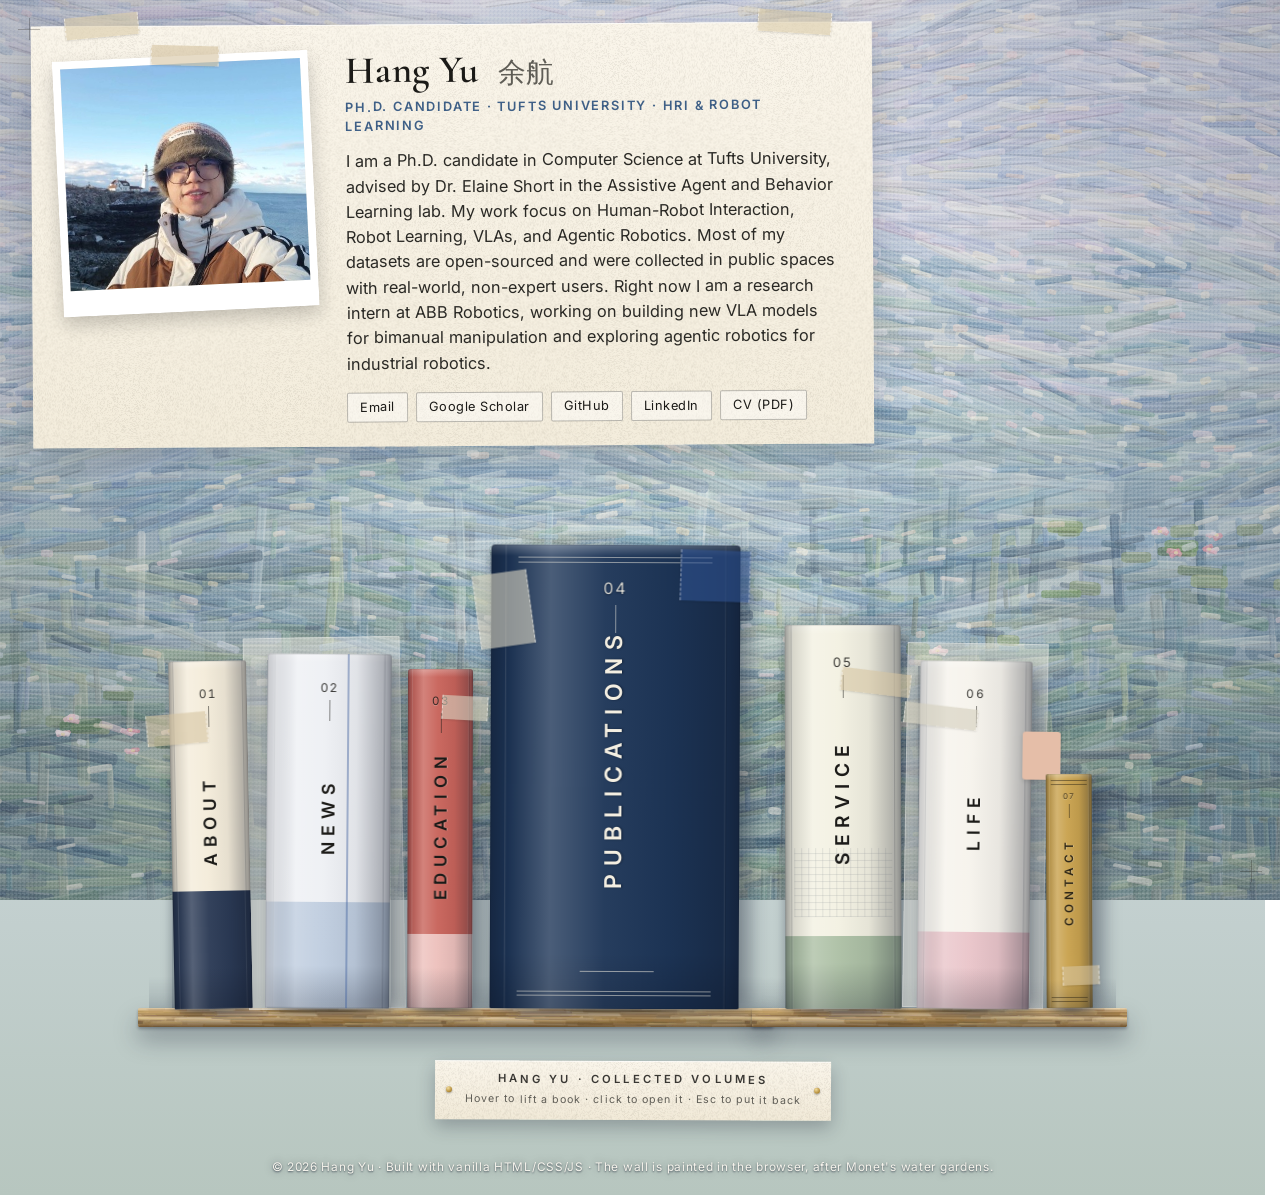
==== commit 7232cdbf: "polish" ====
--- a/index.html
+++ b/index.html
@@ -6,27 +6,56 @@
   <title>Hang Yu | Tufts University | HRI & Robot Learning</title>
   <meta name="description" content="Hang Yu, Ph.D. candidate at Tufts University researching Human–Robot Interaction (HRI), Robot Learning, VLAs, and Agentic Robotics. Publications, datasets, code, and CV.">
   <meta name="author" content="Hang Yu">
+  <meta name="keywords" content="Hang Yu, 余航, Tufts University, Human-Robot Interaction, HRI, Robot Learning, RLHF, Interactive Reinforcement Learning, Learning from Demonstration, Vision-Language-Action, VLA, Agentic Robotics, AABL Lab, ABB Robotics">
   <link rel="canonical" href="https://hangyu8123.github.io/">
   <meta name="robots" content="index, follow, max-image-preview:large, max-snippet:-1, max-video-preview:-1">
   <meta name="theme-color" content="#cbd6dd">
+  <meta name="application-name" content="Hang Yu">
   <link rel="sitemap" type="application/xml" href="https://hangyu8123.github.io/sitemap.xml">
   <link rel="describedby" type="text/plain" href="https://hangyu8123.github.io/llms.txt" title="Information for agents">
   <link rel="alternate" type="text/plain" href="https://hangyu8123.github.io/llms-full.txt" title="Plain-text profile and publications">
   <link rel="alternate" type="application/ld+json" href="https://hangyu8123.github.io/profile.jsonld" title="Structured profile and publications">
+  <link rel="alternate" type="application/rss+xml" href="https://hangyu8123.github.io/feed.xml" title="Hang Yu — News">
+  <link rel="alternate" type="application/json" href="https://hangyu8123.github.io/resume.json" title="JSON Resume">
+  <link rel="alternate" type="application/x-bibtex" href="https://hangyu8123.github.io/publications.bib" title="Publications (BibTeX)">
+  <link rel="alternate" type="text/vcard" href="https://hangyu8123.github.io/hang-yu.vcf" title="vCard">
+  <link rel="author" href="https://hangyu8123.github.io/humans.txt">
+  <link rel="icon" href="https://hangyu8123.github.io/favicon.ico" sizes="16x16 32x32 48x48">
+  <link rel="icon" type="image/png" sizes="96x96" href="https://hangyu8123.github.io/assets/img/favicon-96.png">
+  <link rel="icon" type="image/png" sizes="32x32" href="https://hangyu8123.github.io/assets/img/favicon-32.png">
+  <link rel="apple-touch-icon" sizes="180x180" href="https://hangyu8123.github.io/assets/img/apple-touch-icon.png">
+  <link rel="manifest" href="https://hangyu8123.github.io/manifest.webmanifest">
+  <link rel="me" href="https://scholar.google.com/citations?user=j0qxKQIAAAAJ&amp;hl=en&amp;oi=ao">
+  <link rel="me" href="https://github.com/HangYu8123">
+  <link rel="me" href="https://www.linkedin.com/in/hang-yu-0343b2273/">
+  <link rel="me" href="mailto:hyu08@tufts.edu">
+  <meta name="DC.title" content="Hang Yu | Tufts University | HRI &amp; Robot Learning">
+  <meta name="DC.creator" content="Hang Yu">
+  <meta name="DC.description" content="Hang Yu, Ph.D. candidate at Tufts University researching Human–Robot Interaction (HRI), Robot Learning, VLAs, and Agentic Robotics. Publications, datasets, code, and CV.">
+  <meta name="DC.subject" content="Interactive RL; Learning from Human Feedback; Learning from Demonstrations; Human modeling for robot learning; Evaluation &amp; datasets for HRI; HRI; RLHF/RLAIF; IntRL; Preference learning; Human factors">
+  <meta name="DC.language" content="en">
+  <meta name="DC.identifier" content="https://hangyu8123.github.io/">
+  <meta name="DC.type" content="Text">
   <meta property="og:type" content="profile">
+  <meta property="profile:first_name" content="Hang">
+  <meta property="profile:last_name" content="Yu">
+  <meta property="profile:username" content="HangYu8123">
   <meta property="og:site_name" content="Hang Yu">
   <meta property="og:locale" content="en_US">
   <meta property="og:title" content="Hang Yu | Tufts University | HRI &amp; Robot Learning">
   <meta property="og:description" content="Hang Yu, Ph.D. candidate at Tufts University researching Human–Robot Interaction (HRI), Robot Learning, VLAs, and Agentic Robotics. Publications, datasets, code, and CV.">
   <meta property="og:url" content="https://hangyu8123.github.io/">
-  <meta property="og:image" content="https://hangyu8123.github.io/assets/img/profile.jpg">
-  <meta property="og:image:alt" content="Photo of Hang Yu">
+  <meta property="og:image" content="https://hangyu8123.github.io/assets/img/og-image.jpg">
+  <meta property="og:image:secure_url" content="https://hangyu8123.github.io/assets/img/og-image.jpg">
   <meta property="og:image:type" content="image/jpeg">
-  <meta name="twitter:card" content="summary">
+  <meta property="og:image:width" content="1200">
+  <meta property="og:image:height" content="630">
+  <meta property="og:image:alt" content="Hang Yu standing next to a robot; Ph.D. candidate in Human-Robot Interaction and Robot Learning at Tufts University">
+  <meta name="twitter:card" content="summary_large_image">
   <meta name="twitter:title" content="Hang Yu | Tufts University | HRI &amp; Robot Learning">
   <meta name="twitter:description" content="Hang Yu, Ph.D. candidate at Tufts University researching Human–Robot Interaction (HRI), Robot Learning, VLAs, and Agentic Robotics. Publications, datasets, code, and CV.">
-  <meta name="twitter:image" content="https://hangyu8123.github.io/assets/img/profile.jpg">
-  <meta name="twitter:image:alt" content="Photo of Hang Yu">
+  <meta name="twitter:image" content="https://hangyu8123.github.io/assets/img/og-image.jpg">
+  <meta name="twitter:image:alt" content="Hang Yu standing next to a robot; Ph.D. candidate in Human-Robot Interaction and Robot Learning at Tufts University">
 
   <link rel="preconnect" href="https://fonts.googleapis.com">
   <link rel="preconnect" href="https://fonts.gstatic.com" crossorigin>
@@ -36,7 +65,7 @@
   <noscript>
     <style>
       /* Without JavaScript the shelf becomes a plain, readable document. */
-      .painting, .wall-grain, .veil, .stage-ui, .spine, .fore, .edge-top, .edge-bottom, .back, .cover, .cover-inside, .slot::after, .slot::before, .shelf-row::after, .shelf-row::before { display: none !important; }
+      .intro, .painting, .veil, .stage-ui, .spine, .fore, .edge-top, .edge-bottom, .back, .cover, .cover-inside, .slot::after, .slot::before, .shelf-row::after, .shelf-row::before { display: none !important; }
       .shelf, .shelf-row { display: block !important; padding: 0 !important; }
       .slot, .book, .volume, .hinge, .face.page, .page-inner { position: static !important; width: auto !important; height: auto !important; transform: none !important; perspective: none !important; overflow: visible !important; }
       .face.page { max-width: 820px; margin: 24px auto; padding: 32px; box-shadow: 0 10px 30px rgba(30,40,60,.2); }
@@ -54,6 +83,9 @@
       "url": "https://hangyu8123.github.io/",
       "name": "Hang Yu",
       "inLanguage": "en",
+      "author": {
+        "@id": "https://hangyu8123.github.io/#person"
+      },
       "publisher": {
         "@id": "https://hangyu8123.github.io/#person"
       }
@@ -141,6 +173,18 @@
         },
         {
           "@id": "https://hangyu8123.github.io/#publication-steady"
+        },
+        {
+          "@id": "https://hangyu8123.github.io/#publication-charm-code"
+        },
+        {
+          "@id": "https://hangyu8123.github.io/#publication-sidetrack-dataset"
+        },
+        {
+          "@id": "https://hangyu8123.github.io/#publication-eyes-code"
+        },
+        {
+          "@id": "https://hangyu8123.github.io/#publication-progress-dataset"
         }
       ]
     },
@@ -148,15 +192,86 @@
       "@type": "Person",
       "@id": "https://hangyu8123.github.io/#person",
       "name": "Hang Yu",
-      "alternateName": "余航",
+      "givenName": "Hang",
+      "familyName": "Yu",
+      "alternateName": [
+        "余航",
+        "Hang Yu (余航)",
+        "H. Yu"
+      ],
       "url": "https://hangyu8123.github.io/",
       "image": "https://hangyu8123.github.io/assets/img/profile.jpg",
       "description": "I am a Ph.D. candidate in Computer Science at Tufts University, advised by Dr. Elaine Short in the Assistive Agent and Behavior Learning lab. My work focus on Human-Robot Interaction, Robot Learning, VLAs, and Agentic Robotics. Most of my datasets are open-sourced and were collected in public spaces with real-world, non-expert users. Right now I am a research intern at ABB Robotics, working on building new VLA models for bimanual manipulation and exploring agentic robotics for industrial robotics.",
-      "jobTitle": "Ph.D. Candidate",
-      "affiliation": {
+      "jobTitle": "Ph.D. Candidate in Computer Science",
+      "affiliation": [
+        {
+          "@type": "CollegeOrUniversity",
+          "name": "Tufts University",
+          "url": "https://www.tufts.edu/",
+          "sameAs": "https://en.wikipedia.org/wiki/Tufts_University"
+        },
+        {
+          "@type": "ResearchOrganization",
+          "name": "Assistive Agent and Behavior Learning Lab (AABL)",
+          "alternateName": "AABL Lab",
+          "url": "https://aabl.cs.tufts.edu/",
+          "parentOrganization": {
+            "@type": "CollegeOrUniversity",
+            "name": "Tufts University"
+          }
+        }
+      ],
+      "memberOf": {
+        "@type": "ResearchOrganization",
+        "name": "Assistive Agent and Behavior Learning Lab (AABL)",
+        "alternateName": "AABL Lab",
+        "url": "https://aabl.cs.tufts.edu/",
+        "parentOrganization": {
+          "@type": "CollegeOrUniversity",
+          "name": "Tufts University"
+        }
+      },
+      "worksFor": [
+        {
+          "@type": "Organization",
+          "name": "ABB Robotics",
+          "url": "https://new.abb.com/products/robotics"
+        },
+        {
+          "@type": "CollegeOrUniversity",
+          "name": "Tufts University",
+          "url": "https://www.tufts.edu/",
+          "sameAs": "https://en.wikipedia.org/wiki/Tufts_University"
+        }
+      ],
+      "alumniOf": {
         "@type": "CollegeOrUniversity",
-        "name": "Tufts University"
-      },
+        "name": "Tufts University",
+        "url": "https://www.tufts.edu/",
+        "sameAs": "https://en.wikipedia.org/wiki/Tufts_University"
+      },
+      "knowsAbout": [
+        "Interactive RL",
+        "Learning from Human Feedback",
+        "Learning from Demonstrations",
+        "Human modeling for robot learning",
+        "Evaluation & datasets for HRI",
+        "HRI",
+        "RLHF/RLAIF",
+        "IntRL",
+        "Preference learning",
+        "Human factors"
+      ],
+      "knowsLanguage": [
+        "en",
+        "zh"
+      ],
+      "award": [
+        "2025: ICRA Doctoral Consortium",
+        "2024: RO-MAN Travel Grant",
+        "2017: Yantai University Outstanding Student Scholarship",
+        "2016: Lanqiao Programming Competition National First Prize"
+      ],
       "email": "mailto:hyu08@tufts.edu",
       "sameAs": [
         "https://scholar.google.com/citations?user=j0qxKQIAAAAJ&hl=en&oi=ao",
@@ -208,7 +323,10 @@
         "@type": "PropertyValue",
         "propertyID": "DOI",
         "value": "10.1016/j.eswa.2019.113043"
-      }
+      },
+      "sameAs": [
+        "https://doi.org/10.1016/j.eswa.2019.113043"
+      ]
     },
     {
       "@type": "ScholarlyArticle",
@@ -317,7 +435,10 @@
         "@type": "PropertyValue",
         "propertyID": "DOI",
         "value": "10.1145/3434074.3447207"
-      }
+      },
+      "sameAs": [
+        "https://doi.org/10.1145/3434074.3447207"
+      ]
     },
     {
       "@type": "ScholarlyArticle",
@@ -369,10 +490,16 @@
       },
       "subjectOf": [
         {
-          "@type": "WebPage",
-          "name": "Code",
-          "url": "https://github.com/AABL-Lab/CHARM"
-        }
+          "@id": "https://hangyu8123.github.io/#publication-charm-code"
+        }
+      ],
+      "identifier": {
+        "@type": "PropertyValue",
+        "propertyID": "arXiv",
+        "value": "2506.13079"
+      },
+      "sameAs": [
+        "https://arxiv.org/abs/2506.13079"
       ]
     },
     {
@@ -417,10 +544,16 @@
       },
       "subjectOf": [
         {
-          "@type": "WebPage",
-          "name": "Dataset / Code",
-          "url": "https://github.com/AABL-Lab/Human-Demonstration-Sidetracks"
-        }
+          "@id": "https://hangyu8123.github.io/#publication-sidetrack-dataset"
+        }
+      ],
+      "identifier": {
+        "@type": "PropertyValue",
+        "propertyID": "arXiv",
+        "value": "2506.11262"
+      },
+      "sameAs": [
+        "https://arxiv.org/abs/2506.11262"
       ]
     },
     {
@@ -461,10 +594,16 @@
       },
       "subjectOf": [
         {
-          "@type": "WebPage",
-          "name": "Code",
-          "url": "https://github.com/mattufts/huamn_Cozmo_interaction"
-        }
+          "@id": "https://hangyu8123.github.io/#publication-eyes-code"
+        }
+      ],
+      "identifier": {
+        "@type": "PropertyValue",
+        "propertyID": "arXiv",
+        "value": "2506.16643"
+      },
+      "sameAs": [
+        "https://arxiv.org/abs/2506.16643"
       ]
     },
     {
@@ -509,10 +648,16 @@
       },
       "subjectOf": [
         {
-          "@type": "WebPage",
-          "name": "Dataset",
-          "url": "https://github.com/TeachingwithProgress/Non-Expert_Demonstrations"
-        }
+          "@id": "https://hangyu8123.github.io/#publication-progress-dataset"
+        }
+      ],
+      "identifier": {
+        "@type": "PropertyValue",
+        "propertyID": "arXiv",
+        "value": "2407.06459"
+      },
+      "sameAs": [
+        "https://arxiv.org/abs/2407.06459"
       ]
     },
     {
@@ -550,23 +695,132 @@
         "@type": "MediaObject",
         "contentUrl": "https://arxiv.org/pdf/2311.10284",
         "encodingFormat": "application/pdf"
-      }
+      },
+      "identifier": {
+        "@type": "PropertyValue",
+        "propertyID": "arXiv",
+        "value": "2311.10284"
+      },
+      "sameAs": [
+        "https://arxiv.org/abs/2311.10284"
+      ]
+    },
+    {
+      "@type": "SoftwareSourceCode",
+      "@id": "https://hangyu8123.github.io/#publication-charm-code",
+      "name": "CHARM: Considering Human Attributes for Reinforcement Modeling (code)",
+      "description": "Code released with the paper \"CHARM: Considering Human Attributes for Reinforcement Modeling\" (IEEE RO-MAN 2025, Eindhoven, NL).",
+      "url": "https://github.com/AABL-Lab/CHARM",
+      "isAccessibleForFree": true,
+      "citation": {
+        "@id": "https://hangyu8123.github.io/#publication-charm"
+      },
+      "codeRepository": "https://github.com/AABL-Lab/CHARM"
+    },
+    {
+      "@type": "Dataset",
+      "@id": "https://hangyu8123.github.io/#publication-sidetrack-dataset",
+      "name": "Demonstration Sidetracks: Categorizing Systematic Non-Optimality in Human Demonstrations (dataset)",
+      "description": "Dataset and code released with the paper \"Demonstration Sidetracks: Categorizing Systematic Non-Optimality in Human Demonstrations\" (IEEE RO-MAN 2025, Eindhoven, NL).",
+      "url": "https://github.com/AABL-Lab/Human-Demonstration-Sidetracks",
+      "isAccessibleForFree": true,
+      "citation": {
+        "@id": "https://hangyu8123.github.io/#publication-sidetrack"
+      },
+      "creator": [
+        {
+          "@type": "Person",
+          "name": "Shijie Fang"
+        },
+        {
+          "@id": "https://hangyu8123.github.io/#person"
+        },
+        {
+          "@type": "Person",
+          "name": "Qidi Fang"
+        },
+        {
+          "@type": "Person",
+          "name": "Reuben M. Aronson"
+        },
+        {
+          "@type": "Person",
+          "name": "Elaine S. Short"
+        }
+      ]
+    },
+    {
+      "@type": "SoftwareSourceCode",
+      "@id": "https://hangyu8123.github.io/#publication-eyes-code",
+      "name": "See What I Mean? Expressiveness and Clarity in Robot Display Design (code)",
+      "description": "Code released with the paper \"See What I Mean? Expressiveness and Clarity in Robot Display Design\" (IEEE RO-MAN 2025, Eindhoven, NL).",
+      "url": "https://github.com/mattufts/huamn_Cozmo_interaction",
+      "isAccessibleForFree": true,
+      "citation": {
+        "@id": "https://hangyu8123.github.io/#publication-eyes"
+      },
+      "codeRepository": "https://github.com/mattufts/huamn_Cozmo_interaction"
+    },
+    {
+      "@type": "Dataset",
+      "@id": "https://hangyu8123.github.io/#publication-progress-dataset",
+      "name": "How Much Progress Did I Make? An Unexplored Human Feedback Signal for Teaching Robots (dataset)",
+      "description": "Dataset released with the paper \"How Much Progress Did I Make? An Unexplored Human Feedback Signal for Teaching Robots\" (IEEE RO-MAN 2024, Pasadena, USA).",
+      "url": "https://github.com/TeachingwithProgress/Non-Expert_Demonstrations",
+      "isAccessibleForFree": true,
+      "citation": {
+        "@id": "https://hangyu8123.github.io/#publication-progress"
+      },
+      "creator": [
+        {
+          "@id": "https://hangyu8123.github.io/#person"
+        },
+        {
+          "@type": "Person",
+          "name": "Qidi Fang"
+        },
+        {
+          "@type": "Person",
+          "name": "Shijie Fang"
+        },
+        {
+          "@type": "Person",
+          "name": "Reuben M. Aronson"
+        },
+        {
+          "@type": "Person",
+          "name": "Elaine S. Short"
+        }
+      ]
     }
   ]
 }
   </script>
 </head>
 <body>
-  <!-- The wall: painted in the browser by assets/js/monet.js -->
+  <!-- Welcome: three seconds of oil-painted flowers (assets/js/intro.js), then the wall. Click or press a key to skip. -->
+  <div class="intro" id="intro">
+    <canvas class="intro-paint" aria-hidden="true"></canvas>
+    <canvas class="intro-petals" aria-hidden="true"></canvas>
+    <div class="intro-text" role="status">
+      <p class="intro-kicker">Dr. Hang Yu</p>
+      <p class="intro-title"><span class="w">I am a</span> <span class="w doc">Doctor</span> <span class="w">now!</span></p>
+      <svg class="intro-flourish" viewBox="0 0 400 26" aria-hidden="true" focusable="false">
+        <path pathLength="1" d="M6 15 C 70 3, 128 24, 198 12 S 330 4, 394 13"/>
+        <path pathLength="1" d="M40 22 C 110 14, 190 26, 262 19 S 340 16, 372 20"/>
+      </svg>
+    </div>
+  </div>
+
+  <!-- The wall: painted in the browser by assets/js/monet.js, at the screen's own resolution -->
   <canvas class="painting" width="1800" height="1100" aria-hidden="true"></canvas>
-  <div class="wall-grain" aria-hidden="true"></div>
   <span class="mark tl" aria-hidden="true"></span>
   <span class="mark br" aria-hidden="true"></span>
 
   <header class="wall-header">
     <div class="card">
       <div class="portrait">
-        <img src="assets/img/profile.jpg" alt="Photo of Hang Yu" width="400" height="400">
+        <img src="assets/img/profile.jpg" alt="Photo of Hang Yu" width="400" height="400" fetchpriority="high" decoding="async">
         <span class="tape" aria-hidden="true"></span>
       </div>
       <div class="bio">
@@ -1128,6 +1382,7 @@
 
   <script>document.getElementById('y').textContent = new Date().getFullYear();</script>
   <script src="assets/js/monet.js" defer></script>
+  <script src="assets/js/intro.js" defer></script>
   <script src="assets/js/shelf.js" defer></script>
 </body>
 </html>
--- a/assets/css/style.css
+++ b/assets/css/style.css
@@ -1,7 +1,8 @@
 /* ==========================================================================
    Hang Yu — a shelf of books on a Monet wall
-   Vanilla CSS. Books are CSS 3D boxes; the wall is a procedurally painted
-   canvas (assets/js/monet.js); interactions live in assets/js/shelf.js.
+   Vanilla CSS. Books are CSS 3D boxes; the wall, the book jackets and the
+   plank are painted in the browser (assets/js/monet.js); interactions live in
+   assets/js/shelf.js; the welcome animation in assets/js/intro.js.
    ========================================================================== */
 
 :root {
@@ -16,9 +17,10 @@
   --sage: #7d9a7a;
   --ochre: #c9a24e;
   --lilac: #a99cc4;
-  --tile-brush: none;                  /* set by monet.js */
-  --tile-weave: none;                  /* set by monet.js */
-  --painting: none;                    /* set by monet.js */
+  --tile-paper: none;                  /* paper grain, set by monet.js */
+  --tile-paper-size: 128px;            /* its exact size in device pixels, set by monet.js */
+  --tile-wood: none;                   /* the painted plank, set by monet.js */
+  --painting: none;                    /* the wall again, for the endpapers; set by monet.js */
   --ease-out: cubic-bezier(.16, 1, .3, 1);
   --ease-inout: cubic-bezier(.65, 0, .35, 1);
   --serif: "Cormorant Garamond", "EB Garamond", Georgia, "Times New Roman", serif;
@@ -28,13 +30,18 @@
 *, *::before, *::after { box-sizing: border-box; }
 html { scrollbar-gutter: stable; overflow-x: hidden; }
 html.no-anim .book, html.no-anim .volume, html.no-anim .hinge { transition: none !important; }
+.book.is-snapping, .book.is-snapping .volume, .book.is-snapping .hinge { transition: none !important; }
+html.intro-on { overflow: hidden; }
 html, body { margin: 0; padding: 0; }
 html.is-reading { overflow: hidden; }
 body {
+  display: flex;
+  flex-direction: column;
   font-family: var(--sans);
   color: var(--ink);
   line-height: 1.55;
   min-height: 100vh;
+  min-height: 100svh;
   background:
     radial-gradient(circle at 50% 12%, rgba(255, 255, 255, .5), transparent 34rem),
     linear-gradient(180deg, #dfe4ec 0%, #cdd8dd 55%, #b7c6bf 100%);
@@ -46,7 +53,7 @@
 ::selection { background: rgba(201, 123, 127, .35); }
 
 /* --------------------------------------------------------------------------
-   The wall: painted canvas + canvas weave + registration marks
+   The wall: painted canvas (at the screen's own resolution) + registration marks
    -------------------------------------------------------------------------- */
 .painting {
   position: fixed; inset: 0; z-index: -2;
@@ -55,12 +62,6 @@
   opacity: 0; transition: opacity 1.4s ease;
 }
 .painting.is-ready { opacity: 1; }
-.wall-grain {
-  position: fixed; inset: 0; z-index: -1; pointer-events: none;
-  background-image: var(--tile-weave);
-  background-size: 4px 4px;
-  opacity: .3;
-}
 .mark {
   position: fixed; width: 22px; height: 22px; opacity: .45; pointer-events: none; z-index: 1;
 }
@@ -82,9 +83,9 @@
   width: min(100%, max(70%, 640px));
   padding: 26px 30px 24px 26px;
   background:
-    var(--tile-weave),
+    var(--tile-paper),
     linear-gradient(180deg, #faf5ea, #f3ecdb);
-  background-size: 4px 4px, auto;
+  background-size: var(--tile-paper-size) var(--tile-paper-size), auto;
   box-shadow: 0 14px 34px rgba(30, 40, 60, .22), 0 1px 0 rgba(255, 255, 255, .7) inset;
   transform: rotate(-.35deg);
 }
@@ -134,10 +135,13 @@
 /* --------------------------------------------------------------------------
    Shelf
    -------------------------------------------------------------------------- */
-.shelf-wrap { padding: clamp(64px, 11vh, 130px) 24px 40px; }   /* clear air between the bio card and the shelf */
+.shelf-wrap {
+  margin-top: auto;                    /* keep the books and shelf at the bottom, above the footer */
+  padding: clamp(64px, 11vh, 130px) 24px 30px;
+}
 .shelf {
   display: flex; flex-wrap: wrap; justify-content: center; align-items: flex-end;
-  row-gap: calc(64px * var(--u)); margin: 0 auto;
+  row-gap: calc(70px * var(--u)); margin: 0 auto;
 }
 .shelf-row {
   position: relative;
@@ -145,26 +149,51 @@
   gap: calc(16px * var(--u));
   padding: 0 calc(22px * var(--u));
 }
-.shelf-row::after {              /* the plank */
-  content: ""; position: absolute; left: calc(-6px * var(--u)); right: calc(-6px * var(--u));
-  bottom: calc(-15px * var(--u)); height: calc(15px * var(--u));
+.shelf-row::after {              /* the plank: painted wood, lit from above */
+  content: ""; position: absolute; left: calc(-10px * var(--u)); right: calc(-10px * var(--u));
+  bottom: calc(-18px * var(--u)); height: calc(18px * var(--u));
   z-index: -1;
-  background:
-    var(--tile-brush),
-    linear-gradient(180deg, #d5b78a 0%, #b9955f 36%, #9c7a48 70%, #7f6138 100%);
-  background-size: 128px 128px, auto;
-  box-shadow: 0 10px 22px rgba(30, 30, 40, .28), 0 1px 0 rgba(255, 255, 255, .35) inset;
+  border-radius: calc(1.5px * var(--u));
+  background:
+    linear-gradient(180deg, rgba(255, 246, 220, .62) 0, rgba(255, 246, 220, 0) 14%, rgba(46, 28, 10, 0) 55%, rgba(46, 28, 10, .42) 100%),
+    var(--tile-wood) 0 0 / auto 100% repeat-x,
+    linear-gradient(180deg, #cfae79 0%, #b58f58 50%, #94713f 100%);
+  box-shadow:
+    0 calc(12px * var(--u)) calc(22px * var(--u)) rgba(24, 30, 46, .34),
+    0 calc(2px * var(--u)) calc(3px * var(--u)) rgba(24, 30, 46, .32);
 }
 .shelf-row::before {             /* wall shadow above plank */
   content: ""; position: absolute; left: 0; right: 0; bottom: 0; height: calc(30px * var(--u));
   z-index: -1;
   background: linear-gradient(180deg, transparent, rgba(40, 50, 70, .16));
 }
+/* The caption: a paper label pinned under the shelf. Its top margin grows with the shelf,
+   so it always sits clear of the plank and the plank's shadow. */
 .shelf-tag {
-  text-align: center; margin: 16px auto 0; font-size: .7rem; letter-spacing: .28em; text-transform: uppercase;
-  color: rgba(27, 26, 23, .7); font-weight: 600;
-}
-.shelf-tag small { display: block; letter-spacing: .12em; text-transform: none; font-weight: 400; margin-top: 4px; opacity: .8; }
+  position: relative;
+  width: fit-content; max-width: calc(100% - 12px);
+  margin: calc(18px * var(--u) + 34px) auto 0;
+  padding: 10px 30px 11px;
+  text-align: center; font-size: .7rem; letter-spacing: .28em; text-transform: uppercase;
+  color: rgba(27, 26, 23, .86); font-weight: 600;
+  background:
+    var(--tile-paper),
+    linear-gradient(180deg, #faf5ea, #f1e9d7);
+  background-size: var(--tile-paper-size) var(--tile-paper-size), auto;
+  box-shadow: 0 7px 18px rgba(24, 30, 46, .28), 0 1px 0 rgba(255, 255, 255, .7) inset;
+  transform: rotate(.25deg);
+}
+.shelf-tag::before, .shelf-tag::after {          /* two brass pins */
+  content: ""; position: absolute; top: 50%; width: 6px; height: 6px; margin-top: -3px; border-radius: 50%;
+  background: radial-gradient(circle at 35% 30%, #f3dc9c, #b8923f 60%, #7c5f24);
+  box-shadow: 0 1px 2px rgba(0, 0, 0, .35);
+}
+.shelf-tag::before { left: 11px; }
+.shelf-tag::after { right: 11px; }
+.shelf-tag small {
+  display: block; letter-spacing: .1em; text-transform: none; font-weight: 400; margin-top: 4px;
+  font-size: .95em; color: var(--muted);
+}
 
 .slot {
   position: relative;
@@ -177,7 +206,17 @@
   content: ""; position: absolute; left: -8%; right: -8%; bottom: calc(-6px * var(--u)); height: calc(10px * var(--u));
   background: radial-gradient(ellipse at center, rgba(20, 30, 50, .42), transparent 68%);
   filter: blur(2px); z-index: 1; pointer-events: none;
-}
+  transition: opacity .5s ease;
+}
+.slot .cast {                   /* the book's shadow on the wall (added by shelf.js); light falls from the upper left */
+  position: absolute; left: 0; right: 0; top: 1.5%; bottom: 0; z-index: 0; pointer-events: none;
+  background: rgba(22, 30, 50, .3);
+  box-shadow:
+    calc(9px * var(--u)) calc(3px * var(--u)) calc(16px * var(--u)) calc(1px * var(--u)) rgba(22, 30, 50, .4),
+    calc(-2px * var(--u)) 0 calc(7px * var(--u)) rgba(22, 30, 50, .16);
+  transition: opacity .5s ease;
+}
+.slot.is-empty .cast, .slot.is-empty::after { opacity: 0; }
 .slot.has-sheet::before {        /* translucent backing sheet behind the book */
   content: ""; position: absolute; left: -14%; right: -12%; top: -5%; bottom: 0;
   background: rgba(244, 241, 232, .45);
@@ -200,11 +239,19 @@
 .book .face { pointer-events: auto; }
 .slot:hover .book:not(.is-out) { transform: translate3d(0, calc(-16px * var(--u)), 0) scale(1); }
 .book:has(.spine:focus-visible):not(.is-out) { transform: translate3d(0, calc(-16px * var(--u)), 0) scale(1); }
-.book.is-fixed { position: fixed; }
-.book.has-depth { perspective: calc(1500px * var(--u)); }
+/* Off the shelf. The book is rebuilt at reading size (shelf.js sets --bw/--bh/--bd in whole device
+   pixels) and merely drawn small at first, so the open pages are never a magnified miniature. */
+.book.is-fixed { position: fixed; z-index: 45; }
+.book.has-depth { perspective: calc(1500px * var(--u) * var(--s, 1)); }
+.book.is-flat { perspective: none; }           /* the settled spread lies exactly in the plane of the screen */
+.slot .book.is-fixed:not(.is-out) {            /* pinned in its place on the shelf */
+  transform: translate3d(0, var(--lift, 0px), 0) scale(calc(1 / var(--s, 1)));
+  transition: transform .85s var(--ease-inout);
+}
+.slot .book.is-settling:not(.is-out) { transform: translate3d(0, 0, 0) scale(1); }
 .book.is-out {
   z-index: 50;
-  transform: translate3d(var(--tx, 0px), var(--ty, 0px), 0) scale(var(--s, 1));
+  transform: translate3d(var(--tx, 0px), var(--ty, 0px), 0) scale(1);
   transition: transform .85s var(--ease-inout);
   cursor: default;
 }
@@ -223,6 +270,12 @@
 .book:has(.spine:focus-visible):not(.is-out) .volume {
   transform: rotateZ(var(--tilt, 0deg)) translateX(0px) translateZ(calc(var(--bw) * -.5)) rotateX(0deg) rotateY(80deg);
 }
+.slot .book.is-fixed:not(.is-out) .volume {
+  transform: rotateZ(var(--tilt, 0deg)) translateX(0px) translateZ(calc(var(--bw) * -.5)) rotateX(0deg) rotateY(var(--yaw, 90deg));
+}
+.slot .book.is-settling:not(.is-out) .volume {
+  transform: rotateZ(var(--tilt, 0deg)) translateX(0px) translateZ(calc(var(--bw) * -.5)) rotateX(0deg) rotateY(90deg);
+}
 .book.is-out .volume {
   transform: rotateZ(0deg) translateX(0px) translateZ(calc(var(--bd) * -.5)) rotateX(-3deg) rotateY(-8deg);
 }
@@ -236,12 +289,6 @@
   margin: 0; padding: 0; border: 0; font: inherit; color: inherit; text-align: left; background: none;
 }
 button.face { cursor: pointer; }
-.face::before {                      /* oil-paint brush grain on every board */
-  content: ""; position: absolute; inset: 0; pointer-events: none;
-  background-image: var(--tile-brush), var(--tile-weave);
-  background-size: 256px 256px, 4px 4px;
-  opacity: .8;
-}
 .spine, .fore {
   left: calc((var(--bw) - var(--bd)) / 2); top: 0;
   width: var(--bd); height: var(--bh);
@@ -278,19 +325,21 @@
     repeating-linear-gradient(90deg, rgba(120, 100, 70, .14) 0 1px, transparent 1px 3px),
     linear-gradient(180deg, #e2d8c2, #f2ebda 45%, #d9cfb7);
 }
-.edge-top::before, .edge-bottom::before, .fore::before { opacity: .3; }
-.page::before, .cover-inside::before { background-image: var(--tile-weave); background-size: 4px 4px; opacity: .35; }
-.cover-inside::before { display: none; }
+.page::before, .two-page .cover-inside::before {     /* paper grain on the reading pages */
+  content: ""; position: absolute; inset: 0; pointer-events: none;
+  background-image: var(--tile-paper);
+  background-size: var(--tile-paper-size) var(--tile-paper-size);
+}
 .two-page .cover-inside {
   background:
     linear-gradient(270deg, rgba(60, 40, 20, .2), rgba(60, 40, 20, .06) 4%, transparent 9%),
     linear-gradient(180deg, #f9f4e8, #f3ecdb);
 }
 .two-page .cover-inside::after { display: none; }
-.two-page .page-inner { font-size: calc(14.5px / var(--s, 1)); padding: 4% 5% 3.5% 7%; line-height: 1.3; }
+.two-page .page-inner { font-size: 14.5px; padding: 4% 5% 3.5% 7%; line-height: 1.3; }
 .two-page .page-left { padding: 4% 7% 3.5% 5%; }
-@media (max-height: 930px) { .two-page .page-inner { font-size: calc(13.5px / var(--s, 1)); } }
-@media (max-height: 820px) { .two-page .page-inner { font-size: calc(12.5px / var(--s, 1)); } }
+@media (max-height: 930px) { .two-page .page-inner { font-size: 13.5px; } }
+@media (max-height: 820px) { .two-page .page-inner { font-size: 12.5px; } }
 .two-page .page-inner .folio { display: none; }   /* both pages are content; no running heads */
 .two-page .page-inner h2 { font-size: 1.75em; margin: 0 0 .15em; }
 .two-page .page-inner h3 { font-size: 1.15em; margin: .55em 0 .3em; }
@@ -315,46 +364,64 @@
 .page-inner .page-left { position: static; padding: 0 0 1em; overflow: visible; font-size: inherit; }
 .page-inner .page-left .folio { display: none; }
 
-/* Board surfaces (spine, cover, back) */
+/* Board surfaces (spine, cover, back).
+   Each book wears one oil-painted jacket (--jacket, from monet.js): the spine is its first
+   --bd of width, the front board the rest. Until it is painted, a flat base + band stands in.
+   The gradients on top are only light and shape: a rounded spine, the joints, the gutter. */
 .spine, .cover, .back {
   color: var(--ink-c, var(--ink));
-  background:
-    linear-gradient(180deg, transparent calc(100% - var(--band-h, 0%)), var(--band, transparent) calc(100% - var(--band-h, 0%))),
-    var(--surface, none),
-    var(--base);
-  box-shadow: 0 0 0 1px rgba(0, 0, 0, .06) inset;
+  background-color: var(--base);
+  background-repeat: no-repeat;
 }
 .spine {
-  background:
-    linear-gradient(90deg, rgba(0, 0, 0, .22), rgba(255, 255, 255, .08) 18%, rgba(255, 255, 255, .16) 46%, rgba(0, 0, 0, .04) 78%, rgba(0, 0, 0, .3)),
-    linear-gradient(180deg, transparent calc(100% - var(--band-h, 0%)), var(--band, transparent) calc(100% - var(--band-h, 0%))),
-    var(--surface, none),
-    var(--base);
+  border-radius: calc(var(--bh) * .008) calc(var(--bh) * .008) calc(var(--bh) * .003) calc(var(--bh) * .003);
+  background-image:
+    /* the round of the spine */
+    linear-gradient(90deg, rgba(10, 16, 30, .38) 0, rgba(10, 16, 30, .12) 7%, rgba(255, 255, 255, .2) 24%, rgba(255, 255, 255, .04) 46%, rgba(10, 16, 30, .06) 72%, rgba(10, 16, 30, .3) 95%, rgba(10, 16, 30, .46) 100%),
+    /* light catching the head, shade gathering at the foot */
+    linear-gradient(180deg, rgba(255, 255, 255, .28) 0, rgba(255, 255, 255, 0) 2.4%, rgba(10, 16, 30, 0) 88%, rgba(10, 16, 30, .24) 100%),
+    /* the joints where the boards meet the spine */
+    linear-gradient(90deg, transparent 5.5%, rgba(10, 16, 30, .17) 5.5%, rgba(255, 255, 255, .15) calc(5.5% + 1px), transparent calc(5.5% + 2px), transparent calc(94.5% - 2px), rgba(255, 255, 255, .12) calc(94.5% - 1px), rgba(10, 16, 30, .19) 94.5%, transparent calc(94.5% + 1px)),
+    var(--jacket, linear-gradient(180deg, transparent calc(100% - var(--band-h, 0%)), var(--band, transparent) calc(100% - var(--band-h, 0%))));
+  background-size: 100% 100%, 100% 100%, 100% 100%, calc(var(--bd) + var(--bw)) var(--bh);
+  background-position: 0 0;
+  box-shadow: 0 0 0 1px rgba(0, 0, 0, .08) inset;
 }
 .cover {
-  background:
-    linear-gradient(90deg, rgba(0, 0, 0, .18), rgba(0, 0, 0, .04) 6%, transparent 12%),
-    linear-gradient(180deg, transparent calc(100% - var(--band-h, 0%)), var(--band, transparent) calc(100% - var(--band-h, 0%))),
-    var(--surface, none),
-    var(--base);
+  border-radius: 0 calc(var(--bh) * .007) calc(var(--bh) * .007) 0;
+  background-image:
+    /* the gutter beside the hinge */
+    linear-gradient(90deg, rgba(10, 16, 30, .3) 0, rgba(10, 16, 30, .06) 2.2%, rgba(255, 255, 255, .16) 3.6%, rgba(10, 16, 30, .14) 5%, rgba(10, 16, 30, 0) 8%),
+    linear-gradient(112deg, rgba(255, 255, 255, .14) 0, rgba(255, 255, 255, 0) 42%, rgba(10, 16, 30, .1) 100%),
+    var(--jacket, linear-gradient(180deg, transparent calc(100% - var(--band-h, 0%)), var(--band, transparent) calc(100% - var(--band-h, 0%))));
+  background-size: 100% 100%, 100% 100%, calc(var(--bd) + var(--bw)) var(--bh);
+  background-position: 0 0, 0 0, calc(-1 * var(--bd)) 0;
+  box-shadow: 0 0 0 1px rgba(0, 0, 0, .1) inset, 0 0 calc(var(--bh) * .03) rgba(10, 16, 30, .14) inset;
 }
 .back {
-  background:
-    linear-gradient(270deg, rgba(0, 0, 0, .18), rgba(0, 0, 0, .04) 6%, transparent 12%),
-    var(--surface, none),
-    var(--base);
-}
-
-/* Materials */
-.m-paper  { --surface: linear-gradient(180deg, rgba(255, 255, 255, .28), rgba(180, 160, 120, .08)); }
-.m-vellum { --surface: repeating-linear-gradient(0deg, rgba(255, 255, 255, .18) 0 2px, rgba(170, 180, 200, .08) 2px 5px); }
-.m-matte  { --surface: linear-gradient(180deg, rgba(255, 255, 255, .1), rgba(0, 0, 0, .1)); }
-.m-cloth  {
-  --surface:
-    repeating-linear-gradient(90deg, rgba(255, 255, 255, .08) 0 1px, transparent 1px 3px),
-    repeating-linear-gradient(0deg, rgba(0, 0, 0, .1) 0 1px, transparent 1px 3px);
-}
-.m-cloth .face::before { opacity: .7; }
+  border-radius: calc(var(--bh) * .007) 0 0 calc(var(--bh) * .007);
+  background-image:
+    linear-gradient(270deg, rgba(10, 16, 30, .3) 0, rgba(10, 16, 30, .06) 2.2%, rgba(255, 255, 255, .14) 3.6%, rgba(10, 16, 30, .12) 5%, rgba(10, 16, 30, 0) 8%),
+    var(--jacket, none);
+  background-size: 100% 100%, calc(var(--bd) + var(--bw)) var(--bh);
+  background-position: 0 0, calc(-1 * var(--bd)) 0;
+  box-shadow: 0 0 0 1px rgba(0, 0, 0, .1) inset;
+}
+
+/* Bindings */
+.m-cloth .spine::before {            /* blocked double rules at head and tail, as on a cloth binding */
+  content: ""; position: absolute; left: 11%; right: 11%; top: 2.6%; bottom: 2.6%; pointer-events: none;
+  --t: max(1px, calc(var(--bh) * .0028));
+  background:
+    linear-gradient(currentColor, currentColor) 0 0 / 100% var(--t) no-repeat,
+    linear-gradient(currentColor, currentColor) 0 calc(var(--t) * 3.5) / 100% var(--t) no-repeat,
+    linear-gradient(currentColor, currentColor) 0 100% / 100% var(--t) no-repeat,
+    linear-gradient(currentColor, currentColor) 0 calc(100% - var(--t) * 3.5) / 100% var(--t) no-repeat;
+  opacity: .5;
+}
+.m-vellum .spine {                   /* a glassine wrapper: one soft streak of light down the paper */
+  box-shadow: 0 0 0 1px rgba(0, 0, 0, .08) inset, calc(var(--bd) * .16) 0 calc(var(--bd) * .18) calc(var(--bd) * -.12) rgba(255, 255, 255, .7) inset;
+}
 
 /* Spine typography */
 .spine .num {
@@ -370,6 +437,8 @@
   font-size: min(calc(var(--bd) * .3), calc(var(--bh) * .05));
   padding-top: calc(var(--bh) * .08);
 }
+.spine .num, .spine .label { text-shadow: 0 1px 0 rgba(255, 255, 255, .28); }
+[data-book="publications"] .spine .num, [data-book="publications"] .spine .label { text-shadow: 0 1px 2px rgba(6, 12, 26, .55); }
 .spine .rule {
   position: absolute; left: 50%; top: 13%; width: 1px; height: 6%;
   background: currentColor; opacity: .5;
@@ -391,16 +460,16 @@
 
 /* Cover layout (visible when the book is out) */
 .cover { display: flex; flex-direction: column; justify-content: space-between; }
-.cover .c-num { position: absolute; top: 6%; right: 8%; font-size: calc(15px / var(--s, 1)); letter-spacing: .12em; opacity: .85; }
+.cover .c-num { position: absolute; top: 6%; right: 8%; font-size: 15px; letter-spacing: .12em; opacity: .85; }
 .cover .c-body { padding: 13% 10% 10% 13%; display: flex; flex-direction: column; height: 100%; }
 .cover .c-title {
   display: block;
-  font-family: var(--serif); font-weight: 600; font-size: calc(46px / var(--s, 1)); line-height: 1.02; margin: 0 0 .35em;
+  font-family: var(--serif); font-weight: 600; font-size: 46px; line-height: 1.02; margin: 0 0 .35em;
   letter-spacing: .005em; max-width: 9ch;
 }
-.cover .c-copy { font-size: calc(15.5px / var(--s, 1)); line-height: 1.5; opacity: .88; max-width: 26ch; margin: 0; }
+.cover .c-copy { font-size: 15.5px; line-height: 1.5; opacity: .88; max-width: 26ch; margin: 0; }
 .cover .c-hint {
-  margin-top: auto; font-size: calc(11px / var(--s, 1)); letter-spacing: .22em; text-transform: uppercase; opacity: .75;
+  margin-top: auto; font-size: 11px; letter-spacing: .22em; text-transform: uppercase; opacity: .75;
   display: flex; align-items: center; gap: .8em;
 }
 .cover .c-hint::before { content: ""; width: 3em; height: 1px; background: currentColor; }
@@ -421,7 +490,7 @@
   padding: 7% 8% 8%;
   background: var(--paper);
   box-shadow: 0 3px 10px rgba(0, 0, 0, .22);
-  font-size: calc(14px / var(--s, 1));
+  font-size: 14px;
   transform: rotate(-.6deg);
 }
 .title-page .tp-num { font-size: .78em; letter-spacing: .2em; color: var(--muted); }
@@ -442,7 +511,7 @@
   position: absolute; inset: 0;
   overflow-y: auto; overflow-x: hidden;
   padding: 8% 8% 9% 11%;
-  font-size: calc(17px / var(--s, 1));
+  font-size: 17px;
   line-height: 1.55;
   outline: none;
 }
@@ -555,10 +624,57 @@
    Footer
    -------------------------------------------------------------------------- */
 .footer {
-  text-align: center; padding: 4px 20px 16px; font-size: .74rem; letter-spacing: .06em;
-  color: rgba(27, 26, 23, .72);
+  text-align: center; padding: 8px 20px 18px; font-size: .74rem; letter-spacing: .06em;
+  color: rgba(252, 249, 240, .95);                /* light on the deep water at the foot of the painting */
+  text-shadow: 0 1px 2px rgba(18, 28, 46, .65), 0 0 10px rgba(18, 28, 46, .4);
 }
 .footer a { color: inherit; }
+
+/* --------------------------------------------------------------------------
+   Welcome: three seconds of Giverny in oils, then the wall (assets/js/intro.js)
+   -------------------------------------------------------------------------- */
+.intro {
+  position: fixed; inset: 0; z-index: 200; overflow: hidden;
+  display: grid; place-items: center;
+  background: linear-gradient(180deg, #dfe2ee 0%, #f1ecdc 50%, #c5d2b6 100%);
+  cursor: pointer;
+  transition: opacity .65s ease, transform .65s ease;
+  animation: intro-bail .6s ease 6s forwards;     /* if the script never arrives, step aside anyway */
+}
+.intro.is-leaving { opacity: 0; transform: scale(1.04); pointer-events: none; animation: none; }
+@keyframes intro-bail { to { opacity: 0; visibility: hidden; } }
+.intro canvas { position: absolute; inset: 0; width: 100%; height: 100%; display: block; }
+.intro-text {
+  position: relative; z-index: 2; text-align: center; padding: 0 18px; margin-top: -5vh;
+  color: #22304a;
+}
+.intro-kicker {
+  margin: 0 0 .9em; font-family: var(--sans); font-weight: 600; font-size: clamp(.72rem, .58rem + .55vw, 1.02rem);
+  letter-spacing: .36em; text-indent: .36em; text-transform: uppercase; color: #3e5f86;
+  opacity: 0; transform: translateY(8px);
+  transition: opacity .5s ease, transform .7s var(--ease-out);
+}
+.intro-title {
+  margin: 0; font-family: var(--serif); font-style: italic; font-weight: 500;
+  font-size: clamp(2.5rem, 1rem + 7vw, 7rem); line-height: 1.02; letter-spacing: -.005em;
+  text-shadow: 0 1px 0 rgba(255, 255, 255, .75), 0 0 26px rgba(250, 246, 234, .95), 0 0 60px rgba(250, 246, 234, .7);
+}
+.intro-title .w {
+  display: inline-block; opacity: 0; transform: translateY(.38em) rotate(-2.5deg);
+  transition: opacity .55s ease, transform .85s var(--ease-out);
+}
+.intro-title .w:nth-child(2) { transition-delay: .13s; }
+.intro-title .w:nth-child(3) { transition-delay: .26s; }
+.intro-title .doc { color: #b5443a; }
+.intro-flourish { display: block; width: min(74%, 30rem); height: auto; margin: .7em auto 0; overflow: visible; }
+.intro-flourish path {
+  fill: none; stroke: #c9a24e; stroke-width: 5; stroke-linecap: round;
+  stroke-dasharray: 1; stroke-dashoffset: 1;
+  transition: stroke-dashoffset .9s var(--ease-inout) .5s;
+}
+.intro-flourish path + path { stroke: #e3c987; stroke-width: 2; transition-delay: .62s; }
+.intro.is-on .intro-kicker, .intro.is-on .intro-title .w { opacity: 1; transform: none; }
+.intro.is-on .intro-flourish path { stroke-dashoffset: 0; }
 
 /* --------------------------------------------------------------------------
    Responsive
@@ -591,5 +707,7 @@
 }
 
 @media (prefers-reduced-motion: reduce) {
-  .book, .volume, .hinge, .veil, .stage-ui, .painting, .index a { transition-duration: .01ms !important; }
-}
+  .book, .volume, .hinge, .veil, .stage-ui, .painting, .cast, .slot::after { transition-duration: .01ms !important; }
+  .intro-kicker, .intro-title .w, .intro-flourish path { transition: none !important; }
+  .intro.is-leaving { transform: none; }
+}
